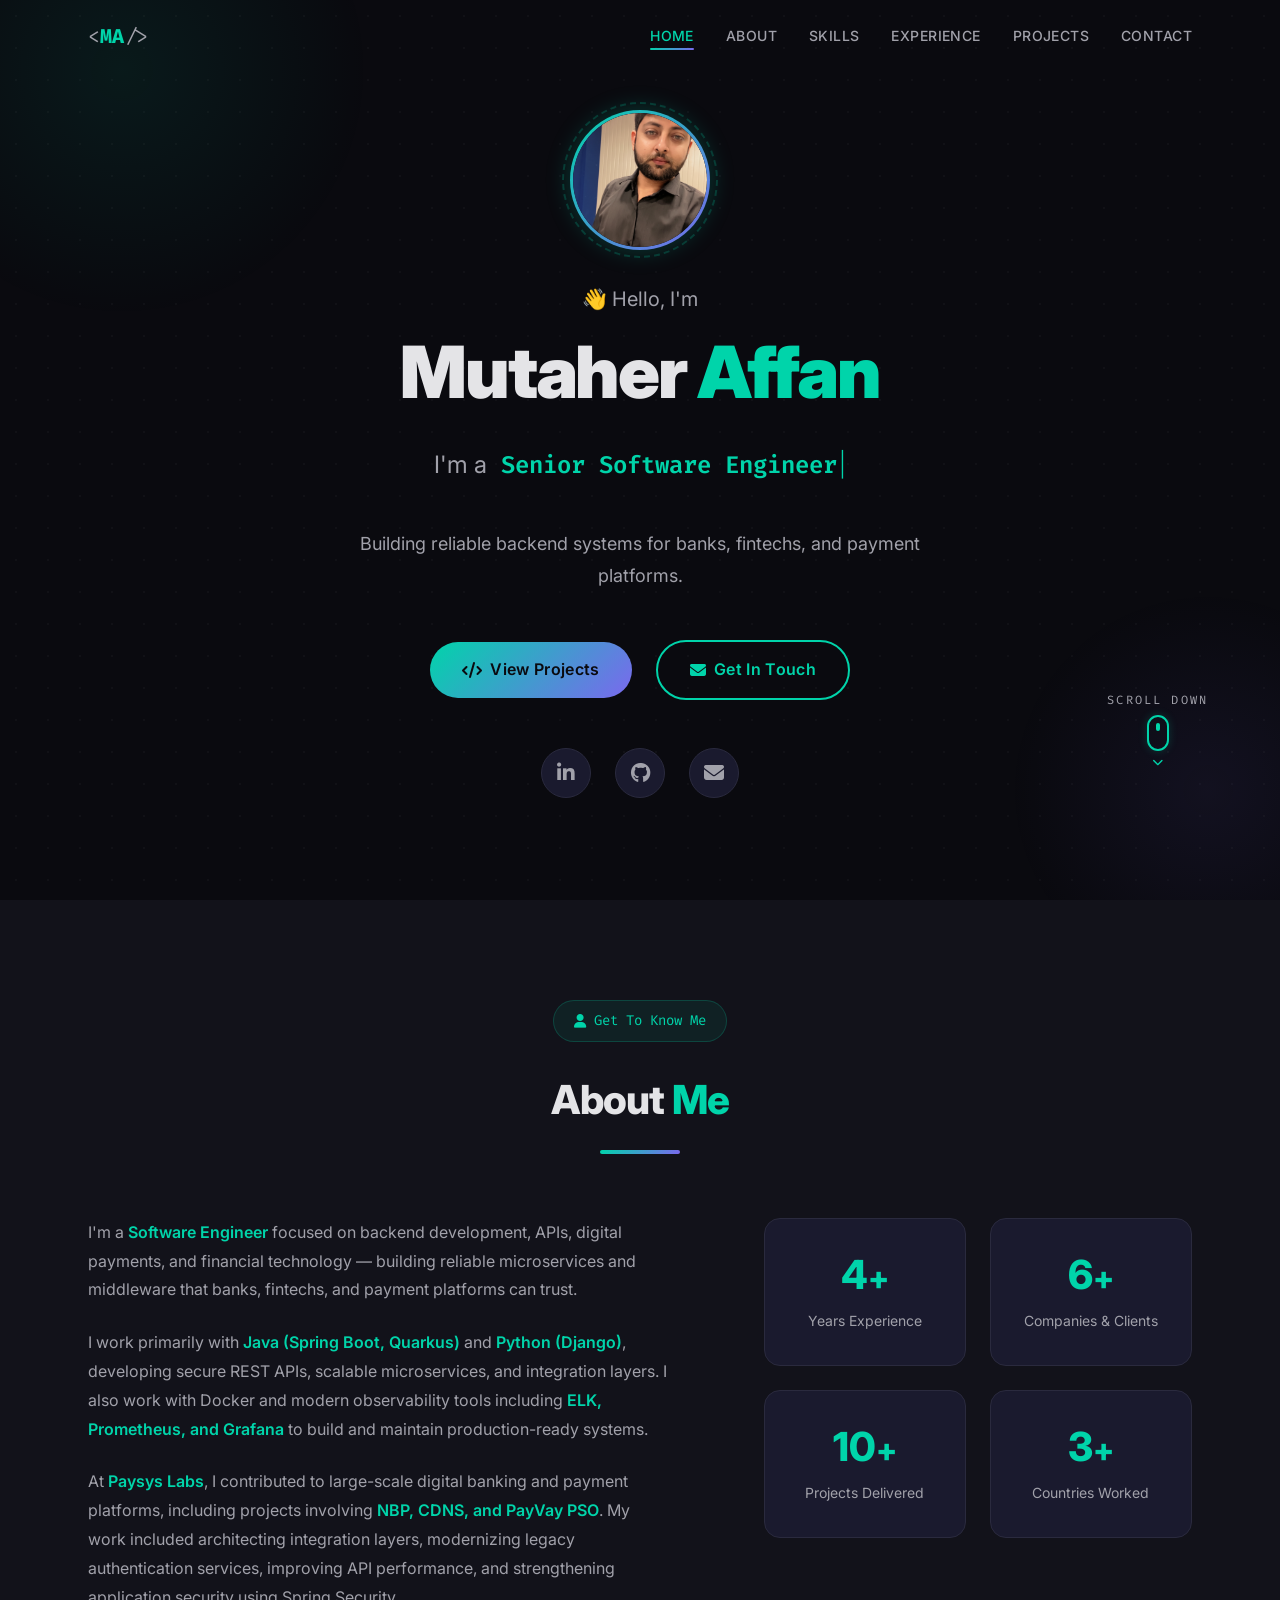
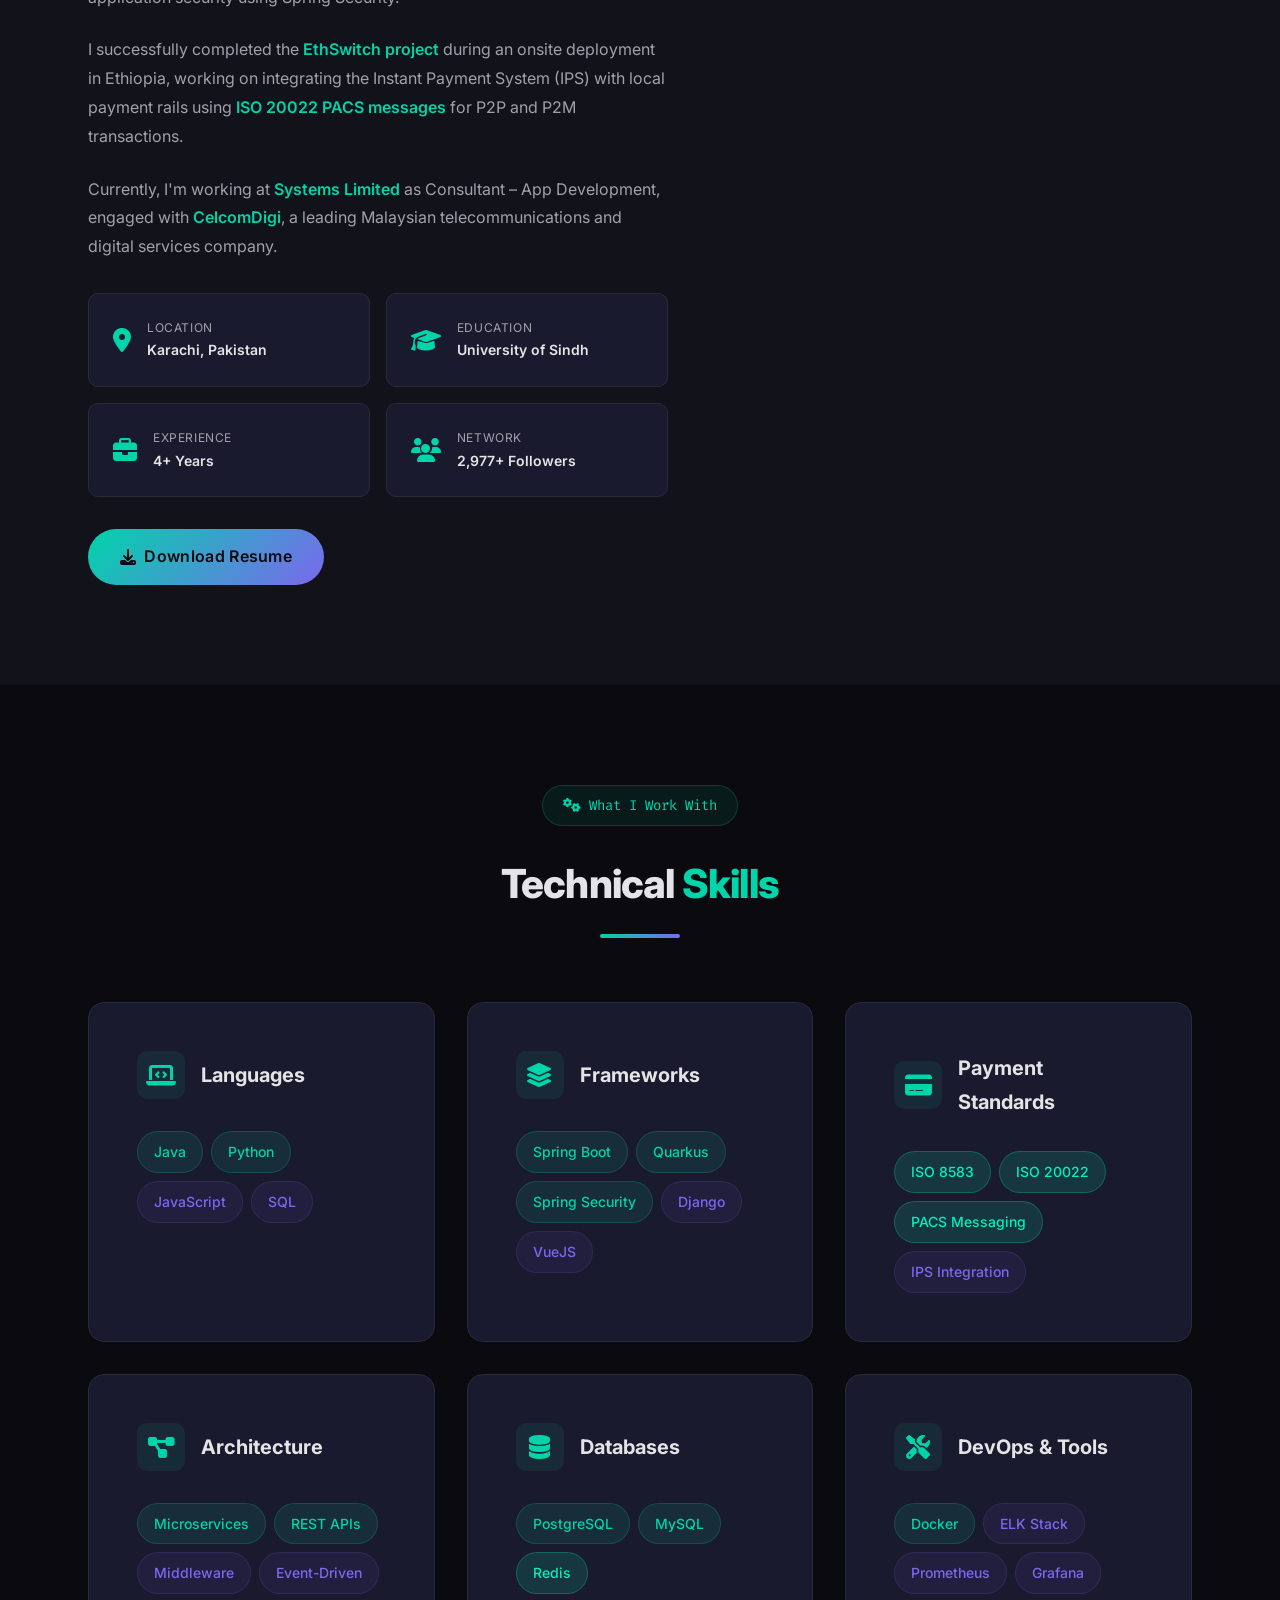
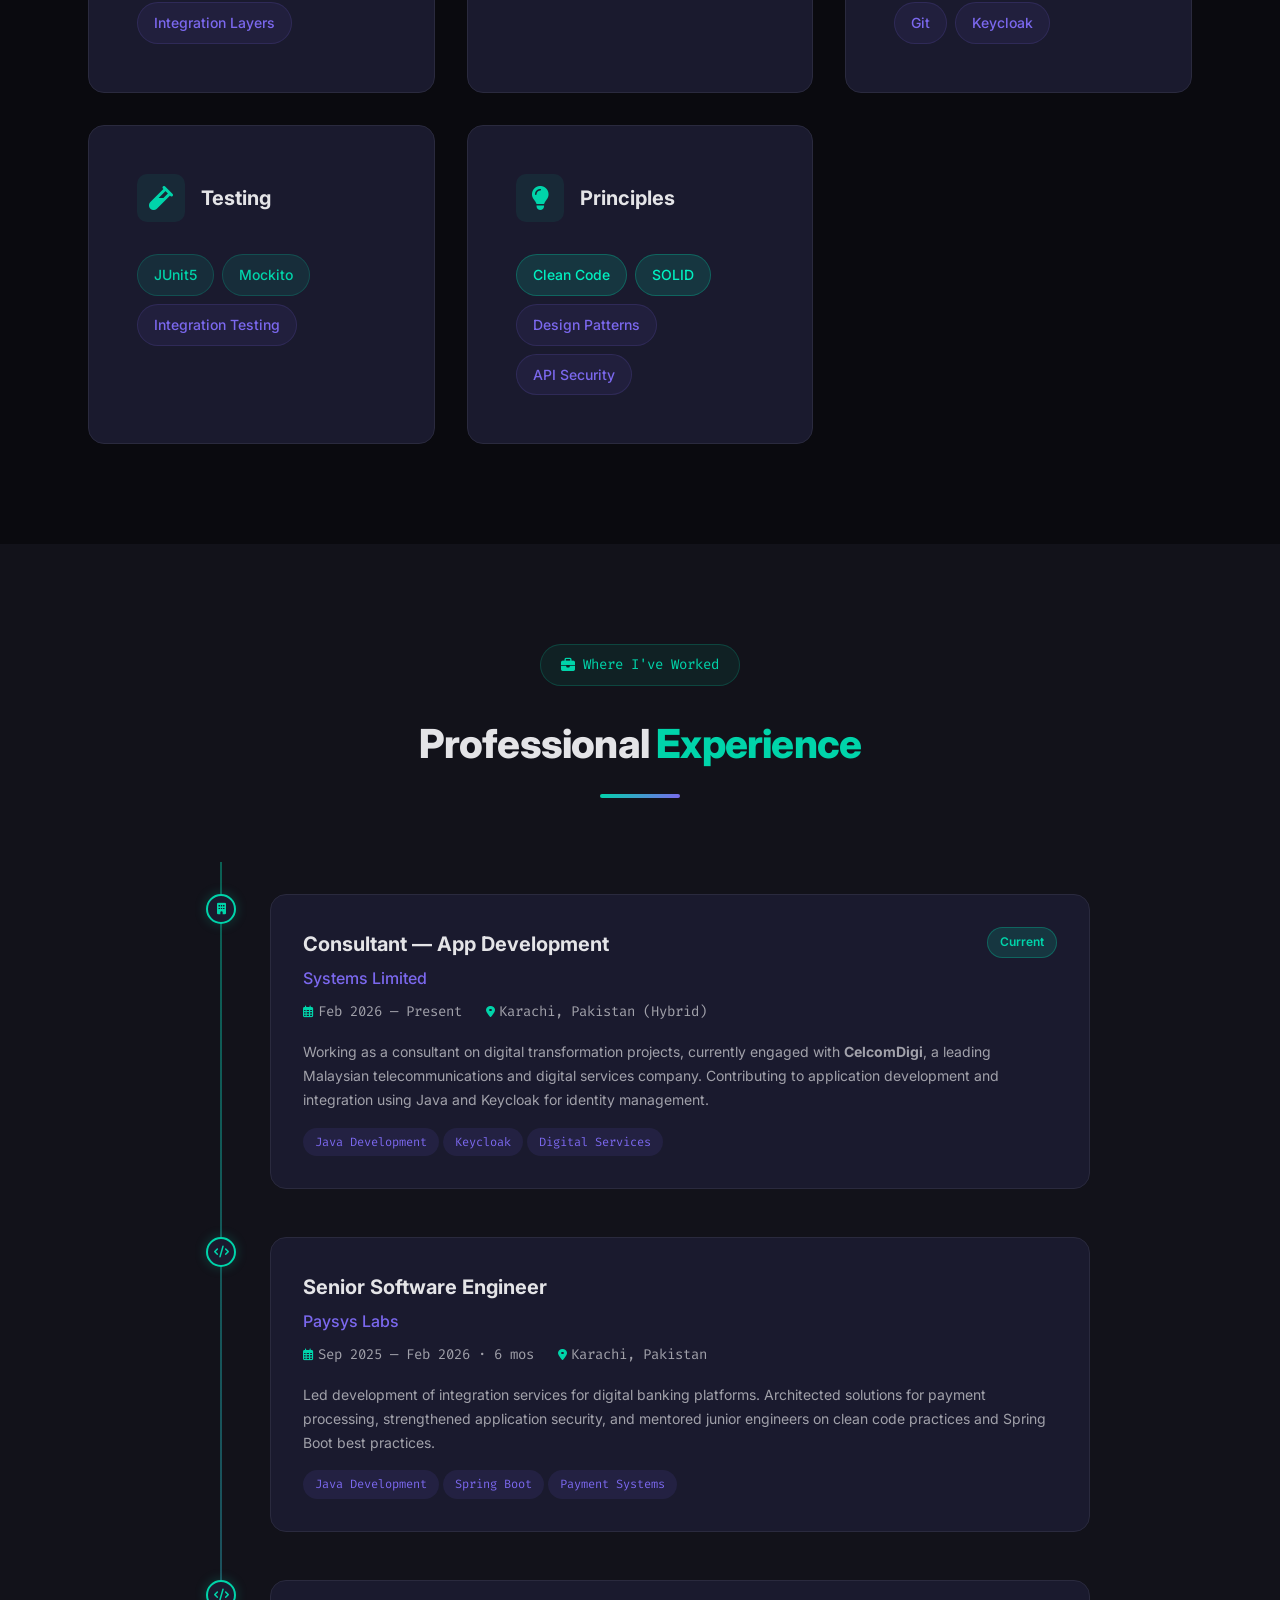
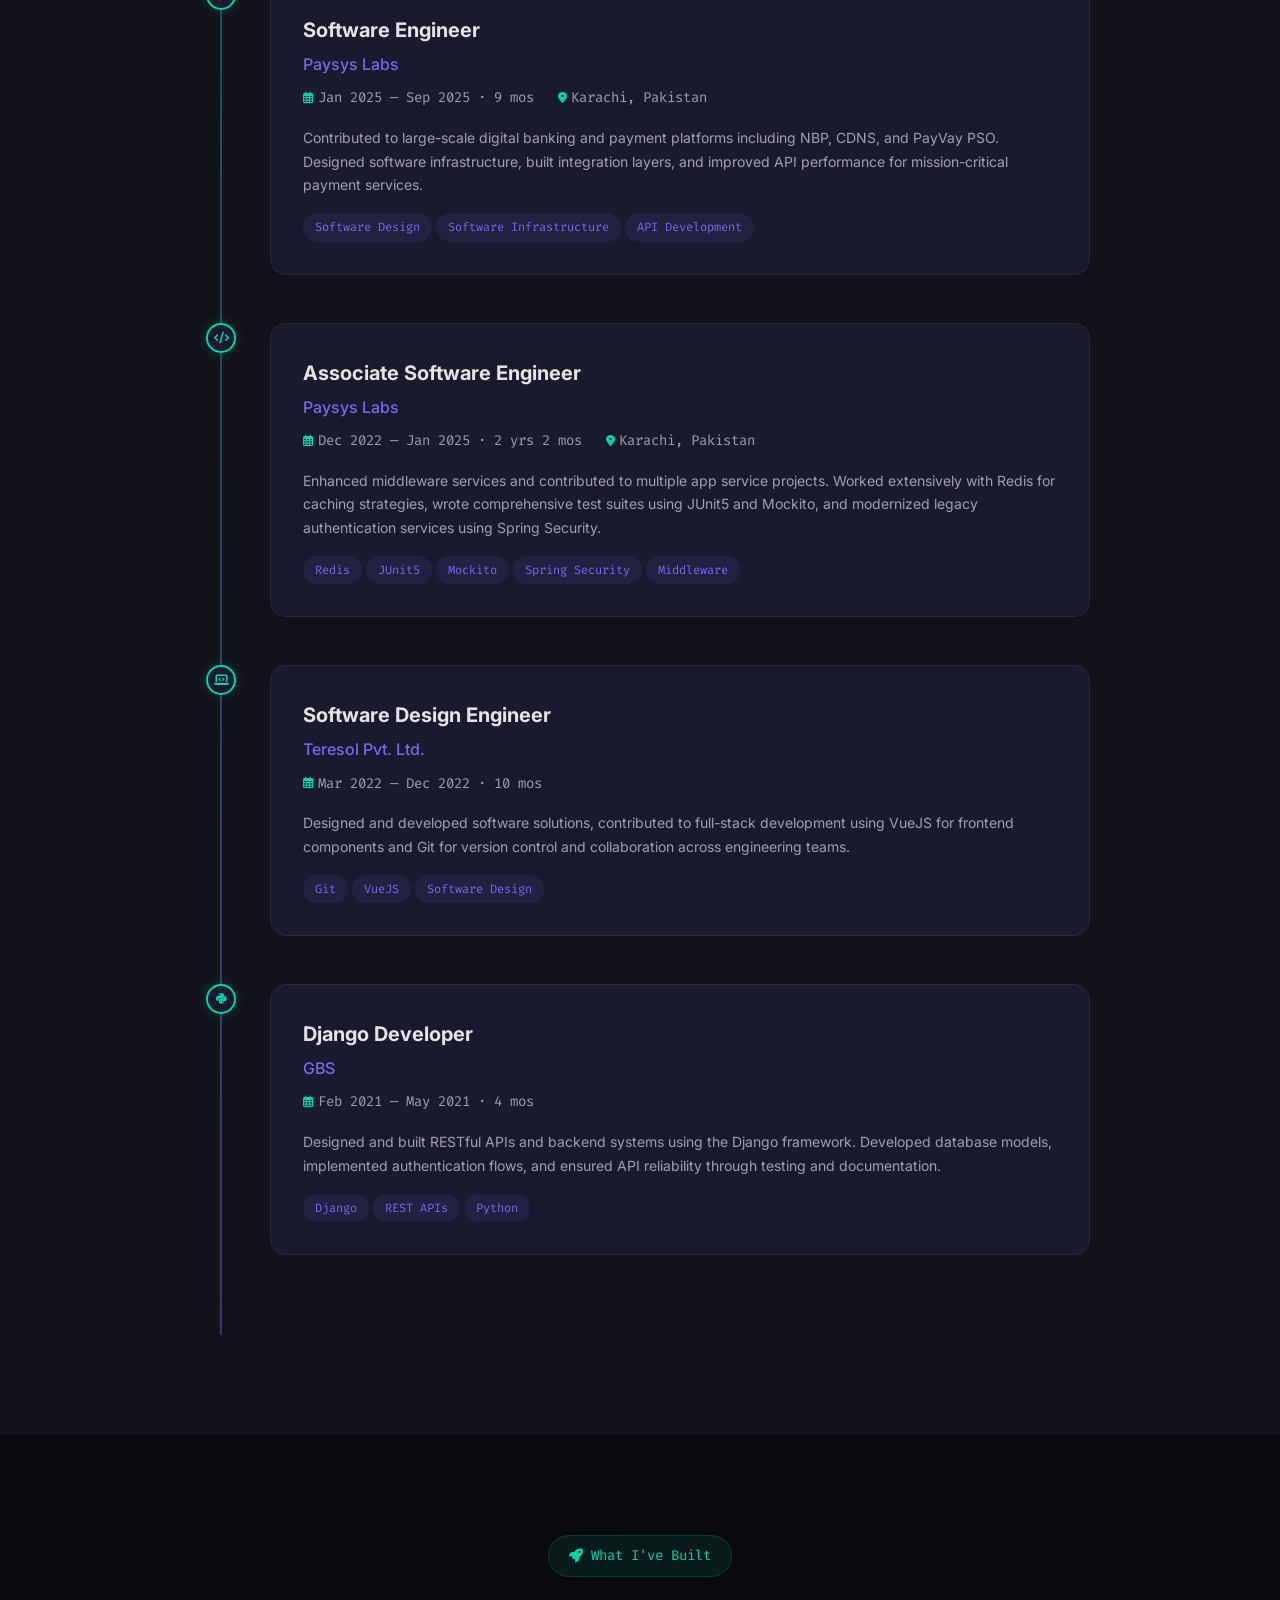
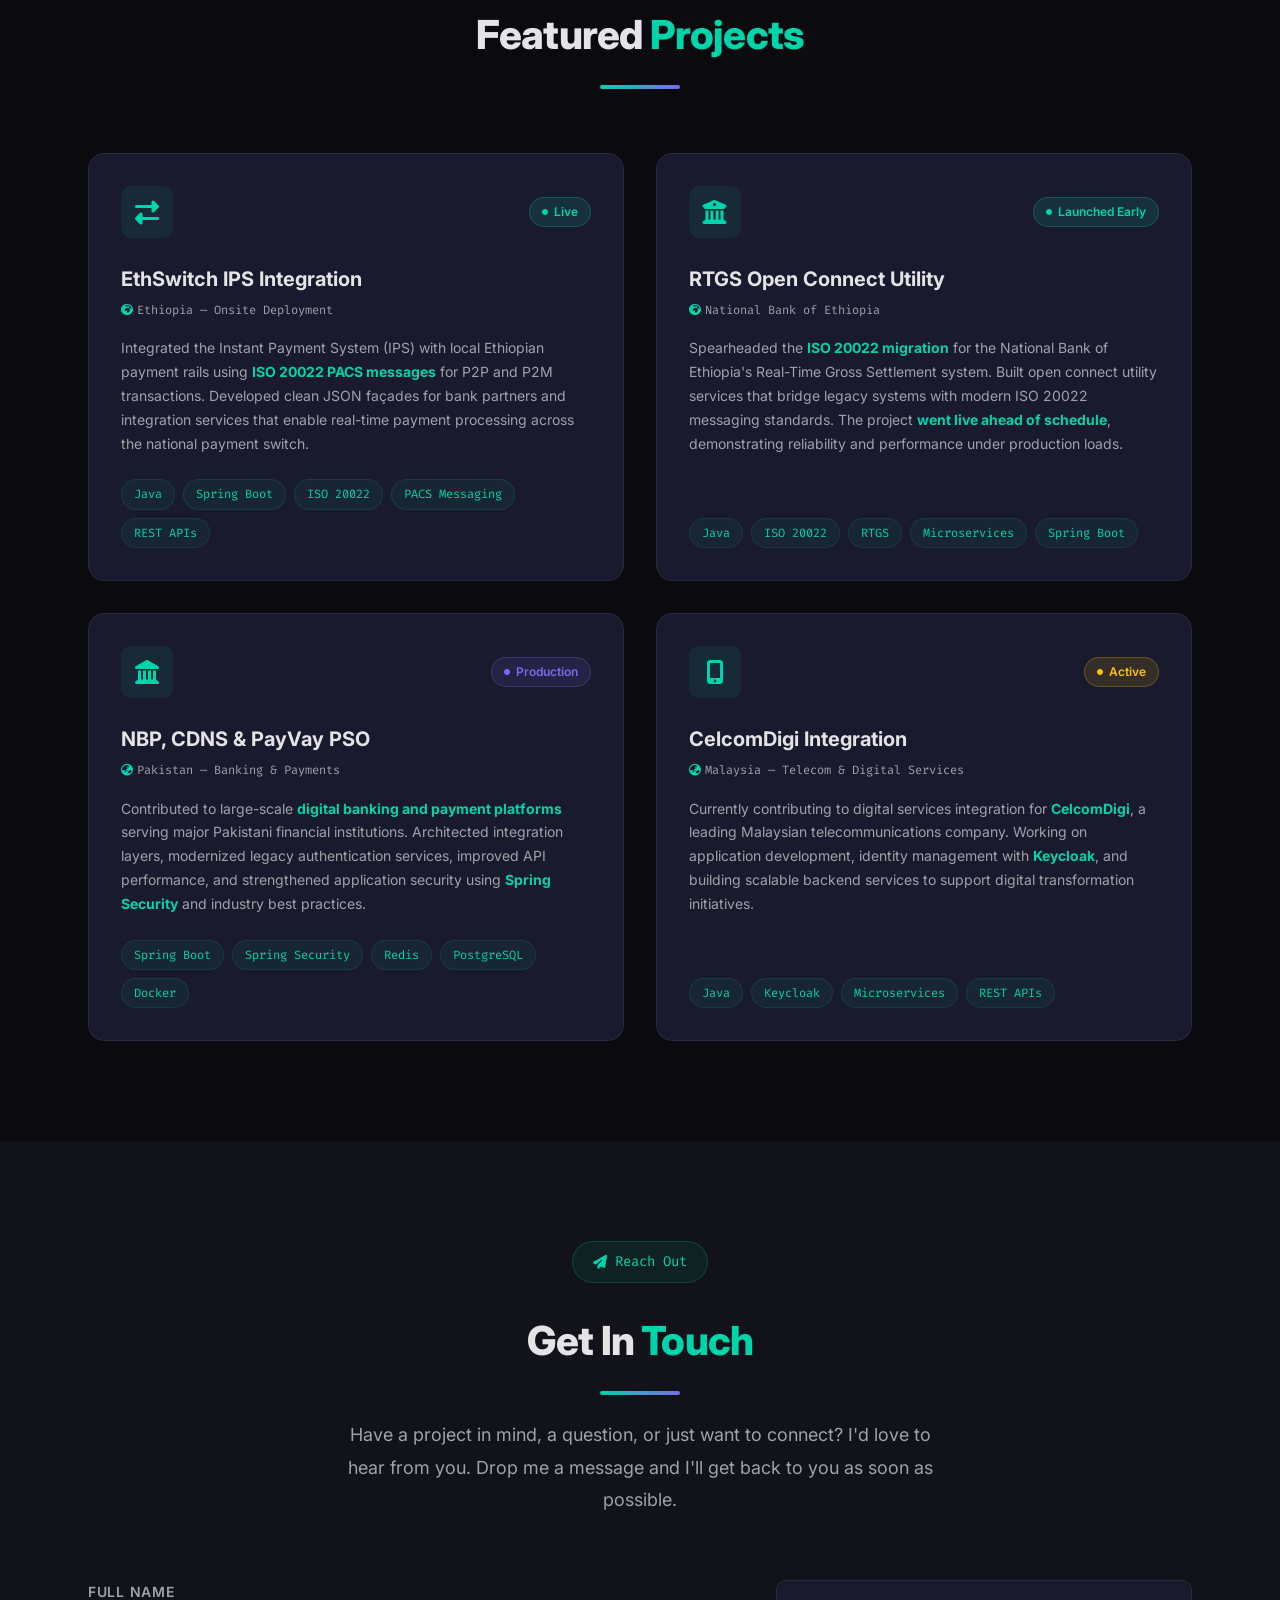
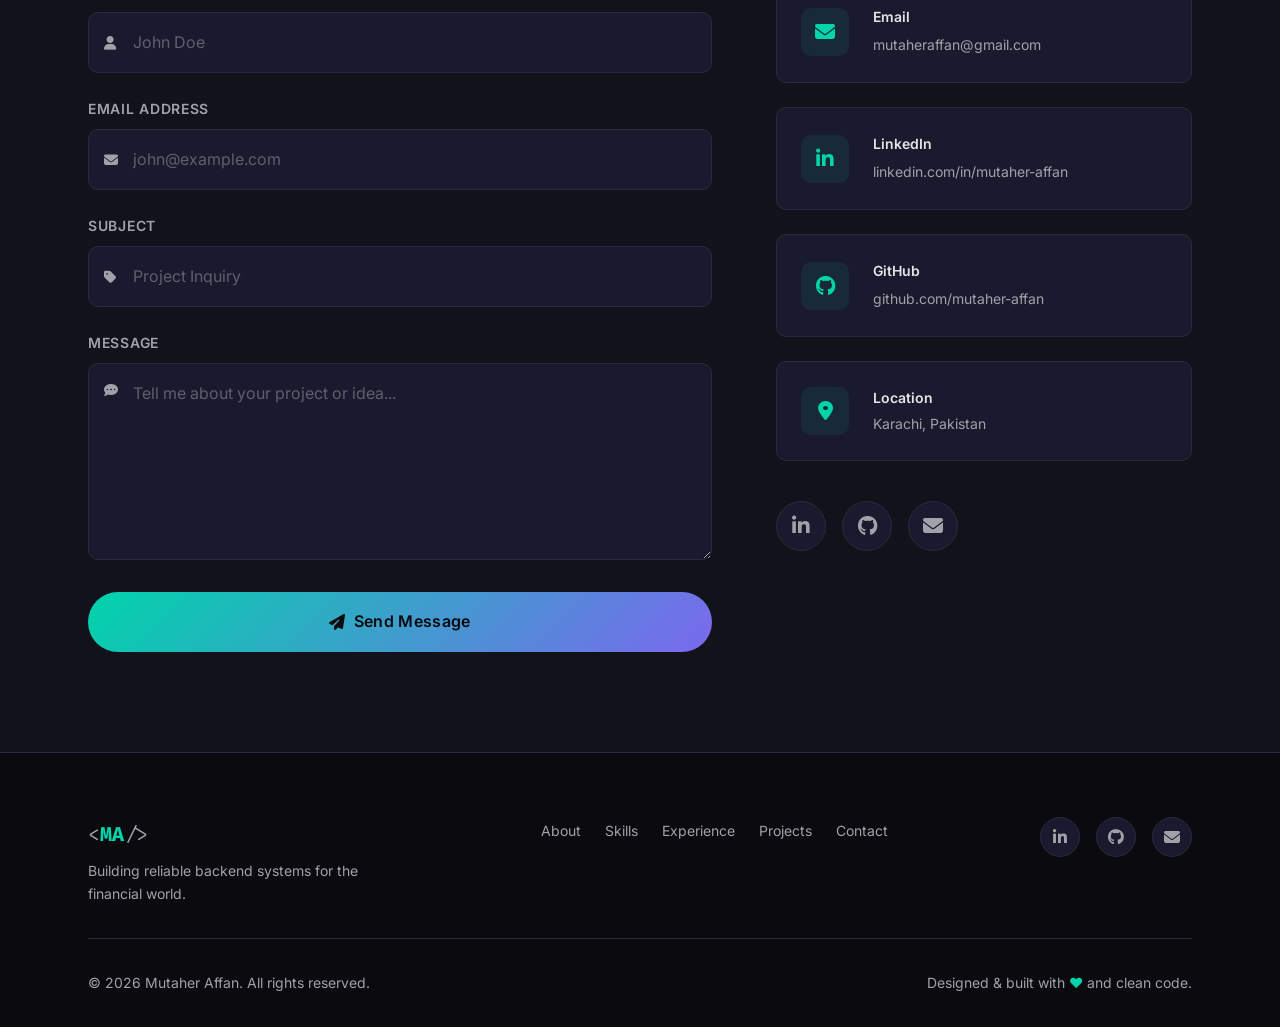
==== index.html @ aba9b7a5 "Align scroll-down button to the right; revert profile photo back to hero avatar and clean about sect" ====
<!DOCTYPE html>
<html lang="en" dir="ltr">
<head>
  <!-- ============================================================
       Mutaher Affan — Portfolio Website
       Senior Software Engineer | FinTech & Digital Payments
       ============================================================ -->
  <meta charset="UTF-8">
  <meta name="viewport" content="width=device-width, initial-scale=1.0">
  <meta http-equiv="X-UA-Compatible" content="IE=edge">

  <!-- Primary Meta Tags -->
  <title>Mutaher Affan | Senior Software Engineer | FinTech &amp; Digital Payments</title>
  <meta name="title" content="Mutaher Affan | Senior Software Engineer | FinTech &amp; Digital Payments">
  <meta name="description" content="Mutaher Affan — Senior Software Engineer specializing in Java, Spring Boot, FinTech, ISO 8583, ISO 20022, and Digital Payments. Building reliable backend systems for banks and payment platforms.">
  <meta name="keywords" content="Mutaher Affan, Senior Software Engineer, Java Developer, Spring Boot, Quarkus, FinTech, Digital Payments, ISO 8583, ISO 20022, Backend Engineer, Microservices, REST API, Karachi, Pakistan, Paysys Labs, Systems Limited">
  <meta name="author" content="Mutaher Affan">
  <meta name="robots" content="index, follow">
  <meta name="language" content="English">
  <meta name="revisit-after" content="7 days">
  <link rel="canonical" href="https://mutaheraffan.dev/">

  <!-- Open Graph / Facebook -->
  <meta property="og:type" content="website">
  <meta property="og:url" content="https://mutaheraffan.dev/">
  <meta property="og:title" content="Mutaher Affan | Senior Software Engineer | FinTech &amp; Digital Payments">
  <meta property="og:description" content="Mutaher Affan — Senior Software Engineer specializing in Java, Spring Boot, FinTech, ISO 8583, ISO 20022, and Digital Payments. Building reliable backend systems for banks and payment platforms.">
  <meta property="og:image" content="https://mutaheraffan.dev/images/og-preview.png">
  <meta property="og:locale" content="en_US">
  <meta property="og:site_name" content="Mutaher Affan — Portfolio">

  <!-- Twitter Card -->
  <meta name="twitter:card" content="summary_large_image">
  <meta name="twitter:url" content="https://mutaheraffan.dev/">
  <meta name="twitter:title" content="Mutaher Affan | Senior Software Engineer | FinTech &amp; Digital Payments">
  <meta name="twitter:description" content="Mutaher Affan — Senior Software Engineer specializing in Java, Spring Boot, FinTech, ISO 8583, ISO 20022, and Digital Payments. Building reliable backend systems for banks and payment platforms.">
  <meta name="twitter:image" content="https://mutaheraffan.dev/images/og-preview.png">

  <!-- Favicon -->
  <link rel="icon" type="image/png" sizes="32x32" href="images/favicon-32x32.png">
  <link rel="icon" type="image/png" sizes="16x16" href="images/favicon-16x16.png">
  <link rel="apple-touch-icon" sizes="180x180" href="images/apple-touch-icon.png">
  <link rel="manifest" href="site.webmanifest">
  <meta name="theme-color" content="#0d1117">

  <!-- Preconnect to Google Fonts -->
  <link rel="preconnect" href="https://fonts.googleapis.com">
  <link rel="preconnect" href="https://fonts.gstatic.com" crossorigin>
  <link href="https://fonts.googleapis.com/css2?family=Inter:wght@300;400;500;600;700;800&family=Fira+Code:wght@400;500;600&display=swap" rel="stylesheet">

  <!-- Font Awesome CDN -->
  <link rel="stylesheet" href="https://cdnjs.cloudflare.com/ajax/libs/font-awesome/6.5.1/css/all.min.css" integrity="sha512-DTOQO9RWCH3ppGqcWaEA1BIZOC6xxalwEsw9c2QQeAIftl+Vegovlnee1c9QX4TctnWMn13TZye+giMm8e2LwA==" crossorigin="anonymous" referrerpolicy="no-referrer">

  <!-- Main Stylesheet -->
  <link rel="stylesheet" href="css/style.css">

  <!-- Schema.org JSON-LD Structured Data -->
  <script type="application/ld+json">
  {
    "@context": "https://schema.org",
    "@type": "Person",
    "name": "Mutaher Affan",
    "givenName": "Mutaher",
    "familyName": "Affan",
    "jobTitle": "Senior Software Engineer",
    "description": "Senior Software Engineer specializing in Java, Spring Boot, FinTech, ISO 8583, ISO 20022, and Digital Payments. Building reliable backend systems for banks and payment platforms.",
    "url": "https://mutaheraffan.dev",
    "image": "https://mutaheraffan.dev/images/profile.jpg",
    "email": "mailto:mutaheraffan@gmail.com",
    "address": {
      "@type": "PostalAddress",
      "addressLocality": "Karachi",
      "addressCountry": "PK"
    },
    "alumniOf": {
      "@type": "EducationalOrganization",
      "name": "University of Sindh"
    },
    "worksFor": {
      "@type": "Organization",
      "name": "Systems Limited",
      "url": "https://www.systemsltd.com"
    },
    "sameAs": [
      "https://linkedin.com/in/mutaher-affan",
      "https://github.com/mutaher-affan"
    ],
    "knowsAbout": [
      "Java", "Spring Boot", "Quarkus", "Python", "Django",
      "ISO 8583", "ISO 20022", "Digital Payments", "FinTech",
      "Microservices", "REST APIs", "Docker", "Redis",
      "PostgreSQL", "Keycloak", "Clean Code"
    ]
  }
  </script>
</head>

<body>
  <!-- ============================
       SKIP NAVIGATION (A11y)
       ============================ -->
  <a href="#main-content" class="skip-link" aria-label="Skip to main content">Skip to main content</a>

  <!-- ============================
       HEADER / NAVIGATION
       ============================ -->
  <header id="header" class="site-header" role="banner">
    <nav class="navbar" role="navigation" aria-label="Primary navigation">
      <div class="nav-container">
        <!-- Logo / Brand -->
        <a href="#hero" class="nav-logo" aria-label="Mutaher Affan — Home">
          <span class="logo-bracket">&lt;</span><span class="logo-text">MA</span><span class="logo-bracket"> /&gt;</span>
        </a>

        <!-- Hamburger Toggle (Mobile) -->
        <button class="nav-toggle" id="nav-toggle" aria-label="Toggle navigation menu" aria-expanded="false" aria-controls="nav-menu">
          <span class="hamburger-line"></span>
          <span class="hamburger-line"></span>
          <span class="hamburger-line"></span>
        </button>

        <!-- Navigation Links -->
        <ul class="nav-menu" id="nav-menu" role="menubar">
          <li role="none"><a href="#hero" class="nav-link active" role="menuitem">Home</a></li>
          <li role="none"><a href="#about" class="nav-link" role="menuitem">About</a></li>
          <li role="none"><a href="#skills" class="nav-link" role="menuitem">Skills</a></li>
          <li role="none"><a href="#experience" class="nav-link" role="menuitem">Experience</a></li>
          <li role="none"><a href="#projects" class="nav-link" role="menuitem">Projects</a></li>
          <li role="none"><a href="#contact" class="nav-link" role="menuitem">Contact</a></li>
        </ul>
      </div>
    </nav>
  </header>

  <!-- ============================
       MAIN CONTENT
       ============================ -->
  <main id="main-content" role="main">

    <!-- ============================
         HERO SECTION
         ============================ -->
    <section id="hero" class="hero-section" aria-label="Introduction">
      <div class="hero-container">
        <!-- Animated Background Particles (rendered via CSS/JS) -->
        <div class="hero-particles" aria-hidden="true"></div>

        <div class="hero-content">
          <!-- Profile Avatar -->
          <div class="hero-avatar" aria-label="Profile photo of Mutaher Affan">
            <div class="avatar-frame">
              <img src="images/profile.jpg" alt="Mutaher Affan - Senior Software Engineer" class="avatar-img">
            </div>
            <div class="avatar-ring" aria-hidden="true"></div>
          </div>

          <!-- Greeting -->
          <p class="hero-greeting">
            <span class="greeting-wave" aria-hidden="true">👋</span> Hello, I'm
          </p>

          <!-- Name -->
          <h1 class="hero-name">
            Mutaher <span class="text-accent">Affan</span>
          </h1>

          <!-- Animated Typing Titles -->
          <div class="hero-titles" aria-label="Professional titles">
            <span class="typing-prefix">I'm a&nbsp;</span>
            <span class="typing-wrapper">
              <span class="typing-text" id="typing-text"></span>
              <span class="typing-cursor" aria-hidden="true">|</span>
            </span>
          </div>

          <!-- Hidden list for typing animation content -->
          <ul id="typing-strings" class="sr-only" aria-hidden="true">
            <li>Senior Software Engineer</li>
            <li>FinTech Specialist</li>
            <li>Digital Payments Expert</li>
            <li>Backend Architect</li>
            <li>ISO 8583 &amp; ISO 20022</li>
            <li>Clean Code Advocate</li>
          </ul>

          <!-- Short Tagline -->
          <p class="hero-tagline">
            Building reliable backend systems for banks, fintechs, and payment platforms.
          </p>

          <!-- CTA Buttons -->
          <div class="hero-cta">
            <a href="#projects" class="btn btn-primary" aria-label="View my projects">
              <i class="fas fa-code" aria-hidden="true"></i> View Projects
            </a>
            <a href="#contact" class="btn btn-outline" aria-label="Get in touch with me">
              <i class="fas fa-envelope" aria-hidden="true"></i> Get In Touch
            </a>
          </div>

          <!-- Social Links -->
          <div class="hero-socials" aria-label="Social media links">
            <a href="https://linkedin.com/in/mutaher-affan" target="_blank" rel="noopener noreferrer" class="social-link" aria-label="LinkedIn profile">
              <i class="fab fa-linkedin-in" aria-hidden="true"></i>
            </a>
            <a href="https://github.com/mutaher-affan" target="_blank" rel="noopener noreferrer" class="social-link" aria-label="GitHub profile">
              <i class="fab fa-github" aria-hidden="true"></i>
            </a>
            <a href="mailto:mutaheraffan@gmail.com" class="social-link" aria-label="Send email">
              <i class="fas fa-envelope" aria-hidden="true"></i>
            </a>
          </div>
        </div>

        <!-- Scroll Down Indicator -->
        <a href="#about" class="scroll-indicator" aria-label="Scroll down to About section">
          <span class="scroll-text">Scroll Down</span>
          <div class="scroll-mouse" aria-hidden="true">
            <div class="scroll-wheel"></div>
          </div>
          <i class="fas fa-chevron-down scroll-arrow" aria-hidden="true"></i>
        </a>
      </div>
    </section>

    <!-- ============================
         ABOUT SECTION
         ============================ -->
    <section id="about" class="section about-section" aria-labelledby="about-heading">
      <div class="container">
        <!-- Section Header -->
        <div class="section-header">
          <span class="section-tag"><i class="fas fa-user" aria-hidden="true"></i> Get To Know Me</span>
          <h2 id="about-heading" class="section-title">About <span class="text-accent">Me</span></h2>
          <div class="section-divider" aria-hidden="true"></div>
        </div>

        <!-- About Content -->
        <div class="about-grid">
          <!-- Left Column: Text -->
          <div class="about-text">
            <p>
              I'm a <strong>Software Engineer</strong> focused on backend development, APIs, digital payments, and financial technology — building reliable microservices and middleware that banks, fintechs, and payment platforms can trust.
            </p>
            <p>
              I work primarily with <strong>Java (Spring Boot, Quarkus)</strong> and <strong>Python (Django)</strong>, developing secure REST APIs, scalable microservices, and integration layers. I also work with Docker and modern observability tools including <strong>ELK, Prometheus, and Grafana</strong> to build and maintain production-ready systems.
            </p>
            <p>
              At <strong>Paysys Labs</strong>, I contributed to large-scale digital banking and payment platforms, including projects involving <strong>NBP, CDNS, and PayVay PSO</strong>. My work included architecting integration layers, modernizing legacy authentication services, improving API performance, and strengthening application security using Spring Security.
            </p>
            <p>
              I successfully completed the <strong>EthSwitch project</strong> during an onsite deployment in Ethiopia, working on integrating the Instant Payment System (IPS) with local payment rails using <strong>ISO 20022 PACS messages</strong> for P2P and P2M transactions.
            </p>
            <p>
              Currently, I'm working at <strong>Systems Limited</strong> as Consultant – App Development, engaged with <strong>CelcomDigi</strong>, a leading Malaysian telecommunications and digital services company.
            </p>

            <!-- Info Cards -->
            <div class="about-info-cards">
              <div class="info-card">
                <i class="fas fa-map-marker-alt" aria-hidden="true"></i>
                <div>
                  <span class="info-label">Location</span>
                  <span class="info-value">Karachi, Pakistan</span>
                </div>
              </div>
              <div class="info-card">
                <i class="fas fa-graduation-cap" aria-hidden="true"></i>
                <div>
                  <span class="info-label">Education</span>
                  <span class="info-value">University of Sindh</span>
                </div>
              </div>
              <div class="info-card">
                <i class="fas fa-briefcase" aria-hidden="true"></i>
                <div>
                  <span class="info-label">Experience</span>
                  <span class="info-value">4+ Years</span>
                </div>
              </div>
              <div class="info-card">
                <i class="fas fa-users" aria-hidden="true"></i>
                <div>
                  <span class="info-label">Network</span>
                  <span class="info-value">2,977+ Followers</span>
                </div>
              </div>
            </div>

            <!-- Resume Download -->
            <a href="documents/resume.pdf" class="btn btn-primary" aria-label="Download my resume" download>
              <i class="fas fa-download" aria-hidden="true"></i> Download Resume
            </a>
          </div>

          <!-- Right Column: Stats/Visual -->
          <div class="about-stats">
            <div class="stat-card" aria-label="4+ years of experience">
              <span class="stat-number" data-count="4">0</span><span class="stat-suffix">+</span>
              <span class="stat-label">Years Experience</span>
            </div>
            <div class="stat-card" aria-label="6+ companies and clients served">
              <span class="stat-number" data-count="6">0</span><span class="stat-suffix">+</span>
              <span class="stat-label">Companies &amp; Clients</span>
            </div>
            <div class="stat-card" aria-label="10+ projects delivered">
              <span class="stat-number" data-count="10">0</span><span class="stat-suffix">+</span>
              <span class="stat-label">Projects Delivered</span>
            </div>
            <div class="stat-card" aria-label="3 countries worked across">
              <span class="stat-number" data-count="3">0</span><span class="stat-suffix">+</span>
              <span class="stat-label">Countries Worked</span>
            </div>
          </div>
        </div>
      </div>
    </section>

    <!-- ============================
         SKILLS SECTION
         ============================ -->
    <section id="skills" class="section skills-section" aria-labelledby="skills-heading">
      <div class="container">
        <!-- Section Header -->
        <div class="section-header">
          <span class="section-tag"><i class="fas fa-cogs" aria-hidden="true"></i> What I Work With</span>
          <h2 id="skills-heading" class="section-title">Technical <span class="text-accent">Skills</span></h2>
          <div class="section-divider" aria-hidden="true"></div>
        </div>

        <!-- Skills Grid -->
        <div class="skills-grid">

          <!-- Languages -->
          <article class="skill-category" aria-label="Programming Languages">
            <div class="skill-category-header">
              <div class="skill-icon-wrapper">
                <i class="fas fa-laptop-code" aria-hidden="true"></i>
              </div>
              <h3 class="skill-category-title">Languages</h3>
            </div>
            <div class="skill-tags">
              <span class="skill-tag skill-tag--primary">Java</span>
              <span class="skill-tag skill-tag--primary">Python</span>
              <span class="skill-tag skill-tag--secondary">JavaScript</span>
              <span class="skill-tag skill-tag--secondary">SQL</span>
            </div>
          </article>

          <!-- Frameworks -->
          <article class="skill-category" aria-label="Frameworks and Libraries">
            <div class="skill-category-header">
              <div class="skill-icon-wrapper">
                <i class="fas fa-layer-group" aria-hidden="true"></i>
              </div>
              <h3 class="skill-category-title">Frameworks</h3>
            </div>
            <div class="skill-tags">
              <span class="skill-tag skill-tag--primary">Spring Boot</span>
              <span class="skill-tag skill-tag--primary">Quarkus</span>
              <span class="skill-tag skill-tag--primary">Spring Security</span>
              <span class="skill-tag skill-tag--secondary">Django</span>
              <span class="skill-tag skill-tag--secondary">VueJS</span>
            </div>
          </article>

          <!-- Payment Standards -->
          <article class="skill-category" aria-label="Payment Standards and Protocols">
            <div class="skill-category-header">
              <div class="skill-icon-wrapper">
                <i class="fas fa-credit-card" aria-hidden="true"></i>
              </div>
              <h3 class="skill-category-title">Payment Standards</h3>
            </div>
            <div class="skill-tags">
              <span class="skill-tag skill-tag--accent">ISO 8583</span>
              <span class="skill-tag skill-tag--accent">ISO 20022</span>
              <span class="skill-tag skill-tag--accent">PACS Messaging</span>
              <span class="skill-tag skill-tag--secondary">IPS Integration</span>
            </div>
          </article>

          <!-- Architecture -->
          <article class="skill-category" aria-label="Architecture and Design">
            <div class="skill-category-header">
              <div class="skill-icon-wrapper">
                <i class="fas fa-project-diagram" aria-hidden="true"></i>
              </div>
              <h3 class="skill-category-title">Architecture</h3>
            </div>
            <div class="skill-tags">
              <span class="skill-tag skill-tag--primary">Microservices</span>
              <span class="skill-tag skill-tag--primary">REST APIs</span>
              <span class="skill-tag skill-tag--secondary">Middleware</span>
              <span class="skill-tag skill-tag--secondary">Event-Driven</span>
              <span class="skill-tag skill-tag--secondary">Integration Layers</span>
            </div>
          </article>

          <!-- Databases -->
          <article class="skill-category" aria-label="Databases and Caching">
            <div class="skill-category-header">
              <div class="skill-icon-wrapper">
                <i class="fas fa-database" aria-hidden="true"></i>
              </div>
              <h3 class="skill-category-title">Databases</h3>
            </div>
            <div class="skill-tags">
              <span class="skill-tag skill-tag--primary">PostgreSQL</span>
              <span class="skill-tag skill-tag--primary">MySQL</span>
              <span class="skill-tag skill-tag--accent">Redis</span>
            </div>
          </article>

          <!-- DevOps & Tools -->
          <article class="skill-category" aria-label="DevOps and Tooling">
            <div class="skill-category-header">
              <div class="skill-icon-wrapper">
                <i class="fas fa-tools" aria-hidden="true"></i>
              </div>
              <h3 class="skill-category-title">DevOps &amp; Tools</h3>
            </div>
            <div class="skill-tags">
              <span class="skill-tag skill-tag--primary">Docker</span>
              <span class="skill-tag skill-tag--secondary">ELK Stack</span>
              <span class="skill-tag skill-tag--secondary">Prometheus</span>
              <span class="skill-tag skill-tag--secondary">Grafana</span>
              <span class="skill-tag skill-tag--secondary">Git</span>
              <span class="skill-tag skill-tag--secondary">Keycloak</span>
            </div>
          </article>

          <!-- Testing -->
          <article class="skill-category" aria-label="Testing">
            <div class="skill-category-header">
              <div class="skill-icon-wrapper">
                <i class="fas fa-vial" aria-hidden="true"></i>
              </div>
              <h3 class="skill-category-title">Testing</h3>
            </div>
            <div class="skill-tags">
              <span class="skill-tag skill-tag--primary">JUnit5</span>
              <span class="skill-tag skill-tag--primary">Mockito</span>
              <span class="skill-tag skill-tag--secondary">Integration Testing</span>
            </div>
          </article>

          <!-- Principles -->
          <article class="skill-category" aria-label="Engineering Principles">
            <div class="skill-category-header">
              <div class="skill-icon-wrapper">
                <i class="fas fa-lightbulb" aria-hidden="true"></i>
              </div>
              <h3 class="skill-category-title">Principles</h3>
            </div>
            <div class="skill-tags">
              <span class="skill-tag skill-tag--accent">Clean Code</span>
              <span class="skill-tag skill-tag--accent">SOLID</span>
              <span class="skill-tag skill-tag--secondary">Design Patterns</span>
              <span class="skill-tag skill-tag--secondary">API Security</span>
            </div>
          </article>

        </div>
      </div>
    </section>

    <!-- ============================
         EXPERIENCE SECTION
         ============================ -->
    <section id="experience" class="section experience-section" aria-labelledby="experience-heading">
      <div class="container">
        <!-- Section Header -->
        <div class="section-header">
          <span class="section-tag"><i class="fas fa-briefcase" aria-hidden="true"></i> Where I've Worked</span>
          <h2 id="experience-heading" class="section-title">Professional <span class="text-accent">Experience</span></h2>
          <div class="section-divider" aria-hidden="true"></div>
        </div>

        <!-- Timeline -->
        <div class="timeline" role="list" aria-label="Work experience timeline">

          <!-- Experience 1: Systems Limited -->
          <article class="timeline-item" role="listitem">
            <div class="timeline-marker" aria-hidden="true">
              <i class="fas fa-building"></i>
            </div>
            <div class="timeline-content">
              <div class="timeline-header">
                <div class="timeline-title-group">
                  <h3 class="timeline-role">Consultant — App Development</h3>
                  <span class="timeline-company">Systems Limited</span>
                </div>
                <span class="timeline-badge timeline-badge--current">Current</span>
              </div>
              <div class="timeline-meta">
                <span class="timeline-date"><i class="far fa-calendar-alt" aria-hidden="true"></i> Feb 2026 — Present</span>
                <span class="timeline-location"><i class="fas fa-map-marker-alt" aria-hidden="true"></i> Karachi, Pakistan (Hybrid)</span>
              </div>
              <p class="timeline-description">
                Working as a consultant on digital transformation projects, currently engaged with <strong>CelcomDigi</strong>, a leading Malaysian telecommunications and digital services company. Contributing to application development and integration using Java and Keycloak for identity management.
              </p>
              <div class="timeline-skills">
                <span class="skill-chip">Java Development</span>
                <span class="skill-chip">Keycloak</span>
                <span class="skill-chip">Digital Services</span>
              </div>
            </div>
          </article>

          <!-- Experience 2: Senior Software Engineer - Paysys Labs -->
          <article class="timeline-item" role="listitem">
            <div class="timeline-marker" aria-hidden="true">
              <i class="fas fa-code"></i>
            </div>
            <div class="timeline-content">
              <div class="timeline-header">
                <div class="timeline-title-group">
                  <h3 class="timeline-role">Senior Software Engineer</h3>
                  <span class="timeline-company">Paysys Labs</span>
                </div>
              </div>
              <div class="timeline-meta">
                <span class="timeline-date"><i class="far fa-calendar-alt" aria-hidden="true"></i> Sep 2025 — Feb 2026 · 6 mos</span>
                <span class="timeline-location"><i class="fas fa-map-marker-alt" aria-hidden="true"></i> Karachi, Pakistan</span>
              </div>
              <p class="timeline-description">
                Led development of integration services for digital banking platforms. Architected solutions for payment processing, strengthened application security, and mentored junior engineers on clean code practices and Spring Boot best practices.
              </p>
              <div class="timeline-skills">
                <span class="skill-chip">Java Development</span>
                <span class="skill-chip">Spring Boot</span>
                <span class="skill-chip">Payment Systems</span>
              </div>
            </div>
          </article>

          <!-- Experience 3: Software Engineer - Paysys Labs -->
          <article class="timeline-item" role="listitem">
            <div class="timeline-marker" aria-hidden="true">
              <i class="fas fa-code"></i>
            </div>
            <div class="timeline-content">
              <div class="timeline-header">
                <div class="timeline-title-group">
                  <h3 class="timeline-role">Software Engineer</h3>
                  <span class="timeline-company">Paysys Labs</span>
                </div>
              </div>
              <div class="timeline-meta">
                <span class="timeline-date"><i class="far fa-calendar-alt" aria-hidden="true"></i> Jan 2025 — Sep 2025 · 9 mos</span>
                <span class="timeline-location"><i class="fas fa-map-marker-alt" aria-hidden="true"></i> Karachi, Pakistan</span>
              </div>
              <p class="timeline-description">
                Contributed to large-scale digital banking and payment platforms including NBP, CDNS, and PayVay PSO. Designed software infrastructure, built integration layers, and improved API performance for mission-critical payment services.
              </p>
              <div class="timeline-skills">
                <span class="skill-chip">Software Design</span>
                <span class="skill-chip">Software Infrastructure</span>
                <span class="skill-chip">API Development</span>
              </div>
            </div>
          </article>

          <!-- Experience 4: Associate Software Engineer - Paysys Labs -->
          <article class="timeline-item" role="listitem">
            <div class="timeline-marker" aria-hidden="true">
              <i class="fas fa-code"></i>
            </div>
            <div class="timeline-content">
              <div class="timeline-header">
                <div class="timeline-title-group">
                  <h3 class="timeline-role">Associate Software Engineer</h3>
                  <span class="timeline-company">Paysys Labs</span>
                </div>
              </div>
              <div class="timeline-meta">
                <span class="timeline-date"><i class="far fa-calendar-alt" aria-hidden="true"></i> Dec 2022 — Jan 2025 · 2 yrs 2 mos</span>
                <span class="timeline-location"><i class="fas fa-map-marker-alt" aria-hidden="true"></i> Karachi, Pakistan</span>
              </div>
              <p class="timeline-description">
                Enhanced middleware services and contributed to multiple app service projects. Worked extensively with Redis for caching strategies, wrote comprehensive test suites using JUnit5 and Mockito, and modernized legacy authentication services using Spring Security.
              </p>
              <div class="timeline-skills">
                <span class="skill-chip">Redis</span>
                <span class="skill-chip">JUnit5</span>
                <span class="skill-chip">Mockito</span>
                <span class="skill-chip">Spring Security</span>
                <span class="skill-chip">Middleware</span>
              </div>
            </div>
          </article>

          <!-- Experience 5: Teresol -->
          <article class="timeline-item" role="listitem">
            <div class="timeline-marker" aria-hidden="true">
              <i class="fas fa-laptop-code"></i>
            </div>
            <div class="timeline-content">
              <div class="timeline-header">
                <div class="timeline-title-group">
                  <h3 class="timeline-role">Software Design Engineer</h3>
                  <span class="timeline-company">Teresol Pvt. Ltd.</span>
                </div>
              </div>
              <div class="timeline-meta">
                <span class="timeline-date"><i class="far fa-calendar-alt" aria-hidden="true"></i> Mar 2022 — Dec 2022 · 10 mos</span>
              </div>
              <p class="timeline-description">
                Designed and developed software solutions, contributed to full-stack development using VueJS for frontend components and Git for version control and collaboration across engineering teams.
              </p>
              <div class="timeline-skills">
                <span class="skill-chip">Git</span>
                <span class="skill-chip">VueJS</span>
                <span class="skill-chip">Software Design</span>
              </div>
            </div>
          </article>

          <!-- Experience 6: GBS -->
          <article class="timeline-item" role="listitem">
            <div class="timeline-marker" aria-hidden="true">
              <i class="fab fa-python"></i>
            </div>
            <div class="timeline-content">
              <div class="timeline-header">
                <div class="timeline-title-group">
                  <h3 class="timeline-role">Django Developer</h3>
                  <span class="timeline-company">GBS</span>
                </div>
              </div>
              <div class="timeline-meta">
                <span class="timeline-date"><i class="far fa-calendar-alt" aria-hidden="true"></i> Feb 2021 — May 2021 · 4 mos</span>
              </div>
              <p class="timeline-description">
                Designed and built RESTful APIs and backend systems using the Django framework. Developed database models, implemented authentication flows, and ensured API reliability through testing and documentation.
              </p>
              <div class="timeline-skills">
                <span class="skill-chip">Django</span>
                <span class="skill-chip">REST APIs</span>
                <span class="skill-chip">Python</span>
              </div>
            </div>
          </article>

        </div>
      </div>
    </section>

    <!-- ============================
         PROJECTS SECTION
         ============================ -->
    <section id="projects" class="section projects-section" aria-labelledby="projects-heading">
      <div class="container">
        <!-- Section Header -->
        <div class="section-header">
          <span class="section-tag"><i class="fas fa-rocket" aria-hidden="true"></i> What I've Built</span>
          <h2 id="projects-heading" class="section-title">Featured <span class="text-accent">Projects</span></h2>
          <div class="section-divider" aria-hidden="true"></div>
        </div>

        <!-- Projects Grid -->
        <div class="projects-grid">

          <!-- Project 1: EthSwitch IPS -->
          <article class="project-card" aria-label="EthSwitch IPS Integration project">
            <div class="project-card-header">
              <div class="project-icon">
                <i class="fas fa-exchange-alt" aria-hidden="true"></i>
              </div>
              <div class="project-links">
                <span class="project-status project-status--live">
                  <i class="fas fa-circle" aria-hidden="true"></i> Live
                </span>
              </div>
            </div>
            <h3 class="project-title">EthSwitch IPS Integration</h3>
            <p class="project-location"><i class="fas fa-globe-africa" aria-hidden="true"></i> Ethiopia — Onsite Deployment</p>
            <p class="project-description">
              Integrated the Instant Payment System (IPS) with local Ethiopian payment rails using <strong>ISO 20022 PACS messages</strong> for P2P and P2M transactions. Developed clean JSON façades for bank partners and integration services that enable real-time payment processing across the national payment switch.
            </p>
            <div class="project-tech">
              <span class="tech-tag">Java</span>
              <span class="tech-tag">Spring Boot</span>
              <span class="tech-tag">ISO 20022</span>
              <span class="tech-tag">PACS Messaging</span>
              <span class="tech-tag">REST APIs</span>
            </div>
          </article>

          <!-- Project 2: RTGS Open Connect -->
          <article class="project-card" aria-label="RTGS Open Connect Utility project">
            <div class="project-card-header">
              <div class="project-icon">
                <i class="fas fa-university" aria-hidden="true"></i>
              </div>
              <div class="project-links">
                <span class="project-status project-status--live">
                  <i class="fas fa-circle" aria-hidden="true"></i> Launched Early
                </span>
              </div>
            </div>
            <h3 class="project-title">RTGS Open Connect Utility</h3>
            <p class="project-location"><i class="fas fa-globe-africa" aria-hidden="true"></i> National Bank of Ethiopia</p>
            <p class="project-description">
              Spearheaded the <strong>ISO 20022 migration</strong> for the National Bank of Ethiopia's Real-Time Gross Settlement system. Built open connect utility services that bridge legacy systems with modern ISO 20022 messaging standards. The project <strong>went live ahead of schedule</strong>, demonstrating reliability and performance under production loads.
            </p>
            <div class="project-tech">
              <span class="tech-tag">Java</span>
              <span class="tech-tag">ISO 20022</span>
              <span class="tech-tag">RTGS</span>
              <span class="tech-tag">Microservices</span>
              <span class="tech-tag">Spring Boot</span>
            </div>
          </article>

          <!-- Project 3: NBP / CDNS / PayVay PSO -->
          <article class="project-card" aria-label="Digital Banking Platforms project">
            <div class="project-card-header">
              <div class="project-icon">
                <i class="fas fa-landmark" aria-hidden="true"></i>
              </div>
              <div class="project-links">
                <span class="project-status project-status--production">
                  <i class="fas fa-circle" aria-hidden="true"></i> Production
                </span>
              </div>
            </div>
            <h3 class="project-title">NBP, CDNS &amp; PayVay PSO</h3>
            <p class="project-location"><i class="fas fa-globe-asia" aria-hidden="true"></i> Pakistan — Banking &amp; Payments</p>
            <p class="project-description">
              Contributed to large-scale <strong>digital banking and payment platforms</strong> serving major Pakistani financial institutions. Architected integration layers, modernized legacy authentication services, improved API performance, and strengthened application security using <strong>Spring Security</strong> and industry best practices.
            </p>
            <div class="project-tech">
              <span class="tech-tag">Spring Boot</span>
              <span class="tech-tag">Spring Security</span>
              <span class="tech-tag">Redis</span>
              <span class="tech-tag">PostgreSQL</span>
              <span class="tech-tag">Docker</span>
            </div>
          </article>

          <!-- Project 4: CelcomDigi -->
          <article class="project-card" aria-label="CelcomDigi Integration project">
            <div class="project-card-header">
              <div class="project-icon">
                <i class="fas fa-mobile-alt" aria-hidden="true"></i>
              </div>
              <div class="project-links">
                <span class="project-status project-status--active">
                  <i class="fas fa-circle" aria-hidden="true"></i> Active
                </span>
              </div>
            </div>
            <h3 class="project-title">CelcomDigi Integration</h3>
            <p class="project-location"><i class="fas fa-globe-asia" aria-hidden="true"></i> Malaysia — Telecom &amp; Digital Services</p>
            <p class="project-description">
              Currently contributing to digital services integration for <strong>CelcomDigi</strong>, a leading Malaysian telecommunications company. Working on application development, identity management with <strong>Keycloak</strong>, and building scalable backend services to support digital transformation initiatives.
            </p>
            <div class="project-tech">
              <span class="tech-tag">Java</span>
              <span class="tech-tag">Keycloak</span>
              <span class="tech-tag">Microservices</span>
              <span class="tech-tag">REST APIs</span>
            </div>
          </article>

        </div>
      </div>
    </section>

    <!-- ============================
         CONTACT SECTION
         ============================ -->
    <section id="contact" class="section contact-section" aria-labelledby="contact-heading">
      <div class="container">
        <!-- Section Header -->
        <div class="section-header">
          <span class="section-tag"><i class="fas fa-paper-plane" aria-hidden="true"></i> Reach Out</span>
          <h2 id="contact-heading" class="section-title">Get In <span class="text-accent">Touch</span></h2>
          <div class="section-divider" aria-hidden="true"></div>
          <p class="section-subtitle">
            Have a project in mind, a question, or just want to connect? I'd love to hear from you. Drop me a message and I'll get back to you as soon as possible.
          </p>
        </div>

        <!-- Contact Grid -->
        <div class="contact-grid">

          <!-- Contact Form -->
          <div class="contact-form-wrapper">
            <form id="contact-form" class="contact-form" action="https://formspree.io/f/your-form-id" method="POST" aria-label="Contact form">
              <div class="form-group">
                <label for="contact-name" class="form-label">Full Name</label>
                <div class="input-wrapper">
                  <i class="fas fa-user input-icon" aria-hidden="true"></i>
                  <input type="text" id="contact-name" name="name" class="form-input" placeholder="John Doe" required autocomplete="name" aria-required="true">
                </div>
              </div>

              <div class="form-group">
                <label for="contact-email" class="form-label">Email Address</label>
                <div class="input-wrapper">
                  <i class="fas fa-envelope input-icon" aria-hidden="true"></i>
                  <input type="email" id="contact-email" name="email" class="form-input" placeholder="john@example.com" required autocomplete="email" aria-required="true">
                </div>
              </div>

              <div class="form-group">
                <label for="contact-subject" class="form-label">Subject</label>
                <div class="input-wrapper">
                  <i class="fas fa-tag input-icon" aria-hidden="true"></i>
                  <input type="text" id="contact-subject" name="subject" class="form-input" placeholder="Project Inquiry" required aria-required="true">
                </div>
              </div>

              <div class="form-group">
                <label for="contact-message" class="form-label">Message</label>
                <div class="input-wrapper input-wrapper--textarea">
                  <i class="fas fa-comment-dots input-icon" aria-hidden="true"></i>
                  <textarea id="contact-message" name="message" class="form-input form-textarea" placeholder="Tell me about your project or idea..." rows="6" required aria-required="true"></textarea>
                </div>
              </div>

              <!-- Honeypot (anti-spam) -->
              <div class="form-honeypot" aria-hidden="true">
                <input type="text" name="_gotcha" tabindex="-1" autocomplete="off">
              </div>

              <button type="submit" class="btn btn-primary btn-submit" aria-label="Send message">
                <span class="btn-text">
                  <i class="fas fa-paper-plane" aria-hidden="true"></i> Send Message
                </span>
                <span class="btn-loading" aria-hidden="true">
                  <i class="fas fa-spinner fa-spin"></i> Sending...
                </span>
              </button>
            </form>
          </div>

          <!-- Contact Info -->
          <aside class="contact-info" aria-label="Contact information">
            <div class="contact-info-card">
              <div class="contact-info-icon">
                <i class="fas fa-envelope" aria-hidden="true"></i>
              </div>
              <div class="contact-info-details">
                <h3>Email</h3>
                <a href="mailto:mutaheraffan@gmail.com">mutaheraffan@gmail.com</a>
              </div>
            </div>

            <div class="contact-info-card">
              <div class="contact-info-icon">
                <i class="fab fa-linkedin-in" aria-hidden="true"></i>
              </div>
              <div class="contact-info-details">
                <h3>LinkedIn</h3>
                <a href="https://linkedin.com/in/mutaher-affan" target="_blank" rel="noopener noreferrer">linkedin.com/in/mutaher-affan</a>
              </div>
            </div>

            <div class="contact-info-card">
              <div class="contact-info-icon">
                <i class="fab fa-github" aria-hidden="true"></i>
              </div>
              <div class="contact-info-details">
                <h3>GitHub</h3>
                <a href="https://github.com/mutaher-affan" target="_blank" rel="noopener noreferrer">github.com/mutaher-affan</a>
              </div>
            </div>

            <div class="contact-info-card">
              <div class="contact-info-icon">
                <i class="fas fa-map-marker-alt" aria-hidden="true"></i>
              </div>
              <div class="contact-info-details">
                <h3>Location</h3>
                <p>Karachi, Pakistan</p>
              </div>
            </div>

            <!-- Mini Social Strip -->
            <div class="contact-socials" aria-label="Connect on social media">
              <a href="https://linkedin.com/in/mutaher-affan" target="_blank" rel="noopener noreferrer" class="social-link" aria-label="LinkedIn">
                <i class="fab fa-linkedin-in" aria-hidden="true"></i>
              </a>
              <a href="https://github.com/mutaher-affan" target="_blank" rel="noopener noreferrer" class="social-link" aria-label="GitHub">
                <i class="fab fa-github" aria-hidden="true"></i>
              </a>
              <a href="mailto:mutaheraffan@gmail.com" class="social-link" aria-label="Email">
                <i class="fas fa-envelope" aria-hidden="true"></i>
              </a>
            </div>
          </aside>

        </div>
      </div>
    </section>

  </main>

  <!-- ============================
       FOOTER
       ============================ -->
  <footer class="site-footer" role="contentinfo">
    <div class="container">
      <div class="footer-content">
        <!-- Footer Brand -->
        <div class="footer-brand">
          <a href="#hero" class="nav-logo" aria-label="Back to top">
            <span class="logo-bracket">&lt;</span><span class="logo-text">MA</span><span class="logo-bracket"> /&gt;</span>
          </a>
          <p class="footer-tagline">Building reliable backend systems for the financial world.</p>
        </div>

        <!-- Footer Nav -->
        <nav class="footer-nav" aria-label="Footer navigation">
          <ul>
            <li><a href="#about">About</a></li>
            <li><a href="#skills">Skills</a></li>
            <li><a href="#experience">Experience</a></li>
            <li><a href="#projects">Projects</a></li>
            <li><a href="#contact">Contact</a></li>
          </ul>
        </nav>

        <!-- Footer Socials -->
        <div class="footer-socials" aria-label="Social links">
          <a href="https://linkedin.com/in/mutaher-affan" target="_blank" rel="noopener noreferrer" aria-label="LinkedIn">
            <i class="fab fa-linkedin-in" aria-hidden="true"></i>
          </a>
          <a href="https://github.com/mutaher-affan" target="_blank" rel="noopener noreferrer" aria-label="GitHub">
            <i class="fab fa-github" aria-hidden="true"></i>
          </a>
          <a href="mailto:mutaheraffan@gmail.com" aria-label="Email">
            <i class="fas fa-envelope" aria-hidden="true"></i>
          </a>
        </div>
      </div>

      <!-- Divider -->
      <hr class="footer-divider" aria-hidden="true">

      <!-- Copyright -->
      <div class="footer-bottom">
        <p class="footer-copyright">
          &copy; <span id="current-year"></span> Mutaher Affan. All rights reserved.
        </p>
        <p class="footer-credit">
          Designed &amp; built with <span class="text-accent" aria-label="love">&hearts;</span> and clean code.
        </p>
      </div>
    </div>
  </footer>

  <!-- ============================
       SCROLL TO TOP BUTTON
       ============================ -->
  <button id="scroll-to-top" class="scroll-to-top" aria-label="Scroll to top of page" title="Back to top">
    <i class="fas fa-chevron-up" aria-hidden="true"></i>
  </button>

  <!-- ============================
       SCRIPTS
       ============================ -->
  <script src="js/main.js" defer></script>
</body>
</html>
---- css/style.css ----
/* ============================================
   PORTFOLIO CSS — Mutaher Affan
   Senior Software Engineer | FinTech
   Dark Professional Theme — MATCHED TO HTML
   ============================================ */

/* -----------------------------------------
   1. CSS CUSTOM PROPERTIES
   ----------------------------------------- */
:root {
  /* Colors */
  --bg-primary: #0a0a0f;
  --bg-secondary: #12121a;
  --bg-card: #1a1a2e;
  --accent-primary: #00d4aa;
  --accent-secondary: #7b68ee;
  --text-primary: #e4e4e7;
  --text-secondary: #a1a1aa;
  --border-color: #2a2a3e;
  --gradient: linear-gradient(135deg, #00d4aa, #7b68ee);
  --gradient-reverse: linear-gradient(135deg, #7b68ee, #00d4aa);
  --accent-glow: rgba(0, 212, 170, 0.25);
  --accent-glow-strong: rgba(0, 212, 170, 0.45);
  --overlay: rgba(10, 10, 15, 0.85);

  /* Typography */
  --font-body: 'Inter', -apple-system, BlinkMacSystemFont, 'Segoe UI', sans-serif;
  --font-mono: 'Fira Code', 'Consolas', monospace;
  --fs-xs: 0.75rem;
  --fs-sm: 0.875rem;
  --fs-base: 1rem;
  --fs-md: 1.125rem;
  --fs-lg: 1.25rem;
  --fs-xl: 1.5rem;
  --fs-2xl: 2rem;
  --fs-3xl: 2.5rem;
  --fs-4xl: 3rem;
  --fs-5xl: 3.75rem;
  --fs-6xl: 4.5rem;

  /* Spacing */
  --space-xs: 0.25rem;
  --space-sm: 0.5rem;
  --space-md: 1rem;
  --space-lg: 1.5rem;
  --space-xl: 2rem;
  --space-2xl: 3rem;
  --space-3xl: 4rem;
  --space-4xl: 6rem;
  --space-section: 100px;

  /* Borders & Radius */
  --radius-sm: 6px;
  --radius-md: 10px;
  --radius-lg: 16px;
  --radius-xl: 24px;
  --radius-full: 9999px;

  /* Transitions */
  --transition-fast: 0.2s ease;
  --transition-base: 0.3s ease;
  --transition-slow: 0.5s ease;

  /* Shadows */
  --shadow-sm: 0 2px 8px rgba(0, 0, 0, 0.3);
  --shadow-md: 0 4px 16px rgba(0, 0, 0, 0.4);
  --shadow-lg: 0 8px 32px rgba(0, 0, 0, 0.5);
  --shadow-accent: 0 4px 24px rgba(0, 212, 170, 0.15);
  --shadow-accent-hover: 0 8px 40px rgba(0, 212, 170, 0.25);

  /* Layout */
  --max-width: 1200px;
  --nav-height: 72px;
}

/* -----------------------------------------
   2. CSS RESET
   ----------------------------------------- */
*, *::before, *::after {
  margin: 0;
  padding: 0;
  box-sizing: border-box;
}

html {
  font-size: 16px;
  scroll-behavior: smooth;
  scroll-padding-top: var(--nav-height);
  scrollbar-width: thin;
  scrollbar-color: var(--border-color) var(--bg-primary);
}

body {
  font-family: var(--font-body);
  font-size: var(--fs-base);
  line-height: 1.7;
  color: var(--text-primary);
  background-color: var(--bg-primary);
  -webkit-font-smoothing: antialiased;
  overflow-x: hidden;
  min-height: 100vh;
}

/* Subtle dot pattern background */
body::before {
  content: '';
  position: fixed;
  top: 0; left: 0;
  width: 100%; height: 100%;
  background-image: radial-gradient(circle, rgba(255,255,255,0.03) 1px, transparent 1px);
  background-size: 32px 32px;
  pointer-events: none;
  z-index: 0;
}

ul, ol { list-style: none; }
a { text-decoration: none; color: inherit; transition: color var(--transition-base); }
img, svg, video { display: block; max-width: 100%; height: auto; }
button, input, textarea, select { font: inherit; color: inherit; border: none; outline: none; background: none; }
button { cursor: pointer; }

/* -----------------------------------------
   3. SELECTION & SCROLLBAR
   ----------------------------------------- */
::selection { background-color: rgba(0,212,170,0.3); color: #fff; }
::-webkit-scrollbar { width: 8px; }
::-webkit-scrollbar-track { background: var(--bg-primary); }
::-webkit-scrollbar-thumb { background: var(--border-color); border-radius: var(--radius-full); }
::-webkit-scrollbar-thumb:hover { background: var(--accent-primary); }

/* -----------------------------------------
   4. KEYFRAME ANIMATIONS
   ----------------------------------------- */
@keyframes fadeInUp {
  from { opacity: 0; transform: translateY(40px); }
  to { opacity: 1; transform: translateY(0); }
}
@keyframes fadeInDown {
  from { opacity: 0; transform: translateY(-30px); }
  to { opacity: 1; transform: translateY(0); }
}
@keyframes float {
  0%, 100% { transform: translateY(0); }
  50% { transform: translateY(-16px); }
}
@keyframes floatReverse {
  0%, 100% { transform: translateY(0); }
  50% { transform: translateY(12px); }
}
@keyframes blink {
  0%, 100% { opacity: 1; }
  50% { opacity: 0; }
}
@keyframes pulse {
  0%, 100% { opacity: 1; transform: scale(1); }
  50% { opacity: 0.6; transform: scale(1.15); }
}
@keyframes rotate {
  from { transform: rotate(0deg); }
  to { transform: rotate(360deg); }
}
@keyframes gradientShift {
  0% { background-position: 0% 50%; }
  50% { background-position: 100% 50%; }
  100% { background-position: 0% 50%; }
}
@keyframes mouseScroll {
  0% {
    opacity: 1;
    transform: translateY(0);
  }
  60% {
    opacity: 0.8;
    transform: translateY(12px);
  }
  100% {
    opacity: 0;
    transform: translateY(18px);
  }
}
@keyframes bounceArrow {
  0%, 20%, 50%, 80%, 100% {
    transform: translateY(0);
  }
  40% {
    transform: translateY(6px);
  }
  60% {
    transform: translateY(3px);
  }
}

/* -----------------------------------------
   5. UTILITY CLASSES
   ----------------------------------------- */
.container {
  width: 100%;
  max-width: var(--max-width);
  margin: 0 auto;
  padding: 0 var(--space-xl);
  position: relative;
  z-index: 1;
}

.text-accent {
  color: var(--accent-primary);
}

.gradient-text {
  background: var(--gradient);
  background-size: 200% 200%;
  -webkit-background-clip: text;
  background-clip: text;
  -webkit-text-fill-color: transparent;
  animation: gradientShift 4s ease infinite;
}

.sr-only {
  position: absolute;
  width: 1px; height: 1px;
  padding: 0; margin: -1px;
  overflow: hidden;
  clip: rect(0,0,0,0);
  white-space: nowrap;
  border: 0;
}

/* Section Header Pattern (used by all sections) */
.section-header {
  text-align: center;
  margin-bottom: var(--space-3xl);
}

.section-tag {
  display: inline-flex;
  align-items: center;
  gap: var(--space-sm);
  padding: 8px 20px;
  background: rgba(0, 212, 170, 0.08);
  border: 1px solid rgba(0, 212, 170, 0.2);
  border-radius: var(--radius-full);
  font-family: var(--font-mono);
  font-size: var(--fs-sm);
  color: var(--accent-primary);
  margin-bottom: var(--space-lg);
}

.section-title {
  font-size: var(--fs-3xl);
  font-weight: 800;
  text-align: center;
  margin-bottom: var(--space-md);
  letter-spacing: -0.02em;
}

.section-divider {
  width: 80px;
  height: 4px;
  background: var(--gradient);
  border-radius: var(--radius-full);
  margin: 0 auto;
}

.section-subtitle {
  font-size: var(--fs-md);
  color: var(--text-secondary);
  text-align: center;
  max-width: 600px;
  margin: var(--space-lg) auto 0;
  line-height: 1.8;
}

/* Sections general */
.section {
  padding: var(--space-section) 0;
  position: relative;
}
.section:nth-child(even) {
  background-color: var(--bg-secondary);
}

/* Buttons */
.btn {
  display: inline-flex;
  align-items: center;
  gap: var(--space-sm);
  font-weight: 600;
  font-size: var(--fs-base);
  border-radius: var(--radius-full);
  transition: all var(--transition-base);
  cursor: pointer;
  letter-spacing: 0.02em;
  position: relative;
  overflow: hidden;
}

.btn-primary {
  display: inline-flex;
  align-items: center;
  gap: var(--space-sm);
  padding: 14px 32px;
  background: var(--gradient);
  color: var(--bg-primary);
  font-weight: 600;
  font-size: var(--fs-base);
  border-radius: var(--radius-full);
  transition: all var(--transition-base);
  position: relative;
  overflow: hidden;
  z-index: 1;
  cursor: pointer;
  border: none;
  letter-spacing: 0.02em;
}
.btn-primary:hover {
  transform: translateY(-2px);
  box-shadow: var(--shadow-accent-hover);
}

.btn-outline {
  display: inline-flex;
  align-items: center;
  gap: var(--space-sm);
  padding: 14px 32px;
  background: transparent;
  color: var(--accent-primary);
  font-weight: 600;
  font-size: var(--fs-base);
  border-radius: var(--radius-full);
  border: 2px solid var(--accent-primary);
  transition: all var(--transition-base);
  cursor: pointer;
}
.btn-outline:hover {
  background: rgba(0, 212, 170, 0.1);
  transform: translateY(-2px);
  box-shadow: var(--shadow-accent);
}

/* Scroll animation */
.animate-on-scroll {
  opacity: 0;
  transform: translateY(40px);
  transition: opacity 0.6s ease-out, transform 0.6s ease-out;
}
.animate-on-scroll.animated {
  opacity: 1;
  transform: translateY(0);
}

/* -----------------------------------------
   6. NAVIGATION — matches HTML exactly
   HTML: header.site-header > nav.navbar > div.nav-container
         a.nav-logo > span.logo-bracket, span.logo-text
         button.nav-toggle#nav-toggle > span.hamburger-line (x3)
         ul.nav-menu#nav-menu > li > a.nav-link
   ----------------------------------------- */
.site-header {
  position: fixed;
  top: 0; left: 0;
  width: 100%;
  z-index: 1000;
}

.navbar {
  width: 100%;
  height: var(--nav-height);
  transition: all var(--transition-base);
  background: transparent;
}

.navbar.scrolled {
  background: rgba(10, 10, 15, 0.92);
  backdrop-filter: blur(20px);
  -webkit-backdrop-filter: blur(20px);
  border-bottom: 1px solid var(--border-color);
  box-shadow: var(--shadow-md);
}

.nav-container {
  max-width: var(--max-width);
  margin: 0 auto;
  padding: 0 var(--space-xl);
  display: flex;
  align-items: center;
  justify-content: space-between;
  height: 100%;
}

/* Logo */
.nav-logo {
  font-family: var(--font-mono);
  font-size: var(--fs-lg);
  font-weight: 700;
  color: var(--accent-primary);
  transition: color var(--transition-base);
  display: flex;
  align-items: center;
  z-index: 1001;
}
.nav-logo:hover { color: var(--accent-secondary); }
.logo-bracket { color: var(--text-secondary); font-weight: 400; }
.logo-text { color: var(--accent-primary); }

/* Nav Links */
.nav-menu {
  display: flex;
  align-items: center;
  gap: var(--space-xl);
}

.nav-link {
  font-size: var(--fs-sm);
  font-weight: 500;
  color: var(--text-secondary);
  transition: color var(--transition-base);
  position: relative;
  padding: var(--space-xs) 0;
  letter-spacing: 0.03em;
  text-transform: uppercase;
}

.nav-link::after {
  content: '';
  position: absolute;
  bottom: -2px; left: 0;
  width: 0; height: 2px;
  background: var(--gradient);
  transition: width var(--transition-base);
  border-radius: var(--radius-full);
}

.nav-link:hover,
.nav-link.active {
  color: var(--accent-primary);
}
.nav-link:hover::after,
.nav-link.active::after {
  width: 100%;
}

/* Hamburger */
.nav-toggle {
  display: none;
  flex-direction: column;
  gap: 5px;
  cursor: pointer;
  padding: var(--space-sm);
  z-index: 1001;
  background: none;
  border: none;
}

.hamburger-line {
  display: block;
  width: 24px;
  height: 2px;
  background: var(--text-primary);
  border-radius: var(--radius-full);
  transition: all var(--transition-base);
  transform-origin: center;
}

.nav-toggle.active .hamburger-line:nth-child(1) {
  transform: translateY(7px) rotate(45deg);
}
.nav-toggle.active .hamburger-line:nth-child(2) {
  opacity: 0;
  transform: scaleX(0);
}
.nav-toggle.active .hamburger-line:nth-child(3) {
  transform: translateY(-7px) rotate(-45deg);
}

/* -----------------------------------------
   7. HERO SECTION
   HTML: section#hero.hero-section > div.hero-container
         div.hero-particles
         div.hero-content > div.hero-avatar, p.hero-greeting,
         h1.hero-name, div.hero-titles, p.hero-tagline,
         div.hero-cta, div.hero-socials
         div.scroll-indicator > div.scroll-mouse > div.scroll-wheel
   ----------------------------------------- */
.hero-section {
  min-height: 100vh;
  display: flex;
  align-items: center;
  justify-content: center;
  position: relative;
  overflow: hidden;
  padding: var(--nav-height) var(--space-xl) var(--space-3xl);
}

/* Ambient glow */
.hero-section::before {
  content: '';
  position: absolute;
  top: -20%; left: -10%;
  width: 500px; height: 500px;
  background: radial-gradient(circle, rgba(0,212,170,0.08) 0%, transparent 70%);
  border-radius: 50%;
  animation: float 8s ease-in-out infinite;
  pointer-events: none;
}
.hero-section::after {
  content: '';
  position: absolute;
  bottom: -10%; right: -10%;
  width: 400px; height: 400px;
  background: radial-gradient(circle, rgba(123,104,238,0.08) 0%, transparent 70%);
  border-radius: 50%;
  animation: floatReverse 10s ease-in-out infinite;
  pointer-events: none;
}

.hero-container {
  position: relative;
  z-index: 1;
  width: 100%;
  max-width: var(--max-width);
  margin: 0 auto;
  padding: 0 var(--space-xl);
}

.hero-particles {
  position: absolute;
  top: 0; left: 0;
  width: 100%; height: 100%;
  pointer-events: none;
}

.hero-content {
  text-align: center;
  max-width: 820px;
  margin: 0 auto;
  position: relative;
  z-index: 2;
  animation: fadeInUp 1s ease-out;
}

/* Avatar */
.hero-avatar {
  display: inline-block;
  position: relative;
  margin-bottom: var(--space-xl);
}

.avatar-frame,
.avatar-placeholder {
  width: 140px;
  height: 140px;
  border-radius: 50%;
  background: var(--bg-card);
  display: flex;
  align-items: center;
  justify-content: center;
  border: 3px solid transparent;
  background-image: linear-gradient(var(--bg-card), var(--bg-card)), var(--gradient);
  background-origin: border-box;
  background-clip: padding-box, border-box;
  margin: 0 auto;
  overflow: hidden;
  box-shadow: 0 0 25px var(--accent-glow);
  position: relative;
  z-index: 2;
}

.avatar-img {
  width: 100%;
  height: 100%;
  object-fit: cover;
  border-radius: 50%;
  display: block;
  transition: transform var(--transition-base);
}

.hero-avatar:hover .avatar-img {
  transform: scale(1.05);
}

.avatar-initials {
  font-size: var(--fs-3xl);
  font-weight: 800;
  color: var(--accent-primary);
  font-family: var(--font-mono);
}

.avatar-ring {
  position: absolute;
  top: -8px; left: 50%;
  transform: translateX(-50%);
  width: 156px; height: 156px;
  border-radius: 50%;
  border: 2px dashed rgba(0,212,170,0.2);
  animation: rotate 20s linear infinite;
}

/* Greeting */
.hero-greeting {
  font-size: var(--fs-lg);
  color: var(--text-secondary);
  margin-bottom: var(--space-md);
  font-weight: 400;
  animation: fadeInUp 0.8s ease-out 0.3s both;
}

.greeting-wave {
  display: inline-block;
  animation: float 2s ease-in-out infinite;
}

/* Name */
.hero-name {
  font-size: var(--fs-6xl);
  font-weight: 900;
  line-height: 1.1;
  margin-bottom: var(--space-lg);
  letter-spacing: -0.03em;
  animation: fadeInUp 0.8s ease-out 0.4s both;
}

/* Typing Effect */
.hero-titles {
  display: flex;
  align-items: center;
  justify-content: center;
  gap: var(--space-sm);
  margin-bottom: var(--space-xl);
  font-size: var(--fs-xl);
  min-height: 2.5em;
  animation: fadeInUp 0.8s ease-out 0.5s both;
}

.typing-prefix {
  color: var(--text-secondary);
  font-weight: 400;
}

.typing-wrapper {
  display: inline-flex;
  align-items: center;
}

.typing-text {
  font-family: var(--font-mono);
  color: var(--accent-primary);
  font-weight: 600;
}

.typing-cursor {
  display: inline-block;
  color: var(--accent-primary);
  font-weight: 300;
  animation: blink 1s step-end infinite;
  margin-left: 2px;
}

/* Tagline */
.hero-tagline {
  font-size: var(--fs-md);
  color: var(--text-secondary);
  max-width: 600px;
  margin: 0 auto var(--space-2xl);
  line-height: 1.8;
  animation: fadeInUp 0.8s ease-out 0.6s both;
}

/* Hero CTAs */
.hero-cta {
  display: flex;
  align-items: center;
  justify-content: center;
  gap: var(--space-lg);
  flex-wrap: wrap;
  margin-bottom: var(--space-2xl);
  animation: fadeInUp 0.8s ease-out 0.7s both;
}

/* Hero Social Links */
.hero-socials {
  display: flex;
  align-items: center;
  justify-content: center;
  gap: var(--space-lg);
  animation: fadeInUp 0.8s ease-out 0.8s both;
}

.social-link {
  width: 50px;
  height: 50px;
  border-radius: 50%;
  background: var(--bg-card);
  border: 1px solid var(--border-color);
  display: flex;
  align-items: center;
  justify-content: center;
  font-size: var(--fs-lg);
  color: var(--text-secondary);
  transition: all var(--transition-base);
}

.social-link:hover {
  background: rgba(0,212,170,0.1);
  border-color: var(--accent-primary);
  color: var(--accent-primary);
  transform: translateY(-4px);
  box-shadow: var(--shadow-accent);
}

/* Scroll Down Indicator - Right Aligned */
.scroll-indicator {
  position: absolute;
  bottom: 30px;
  right: var(--space-xl);
  display: inline-flex;
  flex-direction: column;
  align-items: center;
  gap: var(--space-xs);
  text-decoration: none;
  cursor: pointer;
  transition: transform var(--transition-base), opacity var(--transition-base);
  animation: fadeInUp 0.8s ease-out 1.2s both;
  z-index: 10;
}

.scroll-indicator:hover {
  transform: translateY(4px);
}

.scroll-text {
  font-family: var(--font-mono);
  font-size: var(--fs-xs);
  color: var(--text-secondary);
  text-transform: uppercase;
  letter-spacing: 0.18em;
  transition: color var(--transition-base);
}

.scroll-indicator:hover .scroll-text {
  color: var(--accent-primary);
}

.scroll-mouse {
  width: 22px;
  height: 36px;
  border: 2px solid var(--accent-primary);
  border-radius: 12px;
  position: relative;
  box-shadow: 0 0 10px rgba(0, 212, 170, 0.2);
  transition: box-shadow var(--transition-base);
}

.scroll-indicator:hover .scroll-mouse {
  box-shadow: 0 0 16px rgba(0, 212, 170, 0.45);
}

.scroll-wheel {
  width: 4px;
  height: 8px;
  background: var(--accent-primary);
  border-radius: var(--radius-full);
  position: absolute;
  top: 6px;
  left: 50%;
  margin-left: -2px; /* Perfect horizontal center without transform conflict */
  animation: mouseScroll 1.8s cubic-bezier(0.65, 0.05, 0.36, 1) infinite;
}

.scroll-arrow {
  font-size: 11px;
  color: var(--accent-primary);
  animation: bounceArrow 2s infinite;
  margin-top: 2px;
}

/* -----------------------------------------
   8. ABOUT SECTION
   HTML: section#about.section.about-section > div.container
         div.section-header
         div.about-grid > div.about-text (paragraphs, about-info-cards, btn)
                        > div.about-sidebar (about-image-card [2nd circle], about-stats)
   ----------------------------------------- */
.about-grid {
  display: grid;
  grid-template-columns: 1.15fr 0.85fr;
  gap: var(--space-4xl);
  align-items: start;
}

.about-text p {
  color: var(--text-secondary);
  margin-bottom: var(--space-lg);
  line-height: 1.8;
}

.about-text p strong {
  color: var(--accent-primary);
  font-weight: 600;
}

/* Info Cards Row */
.about-info-cards {
  display: grid;
  grid-template-columns: 1fr 1fr;
  gap: var(--space-md);
  margin-bottom: var(--space-xl);
  margin-top: var(--space-xl);
}

.info-card {
  display: flex;
  align-items: center;
  gap: var(--space-md);
  padding: var(--space-lg);
  background: var(--bg-card);
  border: 1px solid var(--border-color);
  border-radius: var(--radius-md);
  transition: all var(--transition-base);
}

.info-card:hover {
  border-color: rgba(0,212,170,0.3);
  transform: translateY(-2px);
  box-shadow: var(--shadow-accent);
}

.info-card i {
  font-size: var(--fs-xl);
  color: var(--accent-primary);
  flex-shrink: 0;
}

.info-label {
  display: block;
  font-size: var(--fs-xs);
  color: var(--text-secondary);
  text-transform: uppercase;
  letter-spacing: 0.05em;
}

.info-value {
  display: block;
  font-size: var(--fs-sm);
  font-weight: 600;
  color: var(--text-primary);
}

/* About Sidebar (Profile Picture 2nd Circle + Stats) */
.about-sidebar {
  display: flex;
  flex-direction: column;
  gap: var(--space-xl);
}

.about-image-card {
  background: var(--bg-card);
  border: 1px solid var(--border-color);
  border-radius: var(--radius-lg);
  padding: var(--space-2xl) var(--space-xl);
  text-align: center;
  position: relative;
  overflow: hidden;
  box-shadow: var(--shadow-md);
  transition: all var(--transition-base);
}

.about-image-card::before {
  content: '';
  position: absolute;
  top: 0; left: 0;
  width: 100%; height: 3px;
  background: var(--gradient);
}

.about-image-card:hover {
  transform: translateY(-4px);
  border-color: rgba(0, 212, 170, 0.3);
  box-shadow: var(--shadow-accent);
}

.about-avatar-wrapper {
  position: relative;
  display: inline-block;
  margin-bottom: var(--space-lg);
}

.about-avatar-frame {
  width: 170px;
  height: 170px;
  border-radius: 50%;
  background: var(--bg-card);
  border: 3px solid transparent;
  background-image: linear-gradient(var(--bg-card), var(--bg-card)), var(--gradient);
  background-origin: border-box;
  background-clip: padding-box, border-box;
  margin: 0 auto;
  overflow: hidden;
  box-shadow: 0 0 25px var(--accent-glow);
  position: relative;
  z-index: 2;
}

.about-avatar-img {
  width: 100%;
  height: 100%;
  object-fit: cover;
  border-radius: 50%;
  display: block;
  transition: transform var(--transition-base);
}

.about-image-card:hover .about-avatar-img {
  transform: scale(1.06);
}

.about-avatar-ring {
  position: absolute;
  top: -8px; left: 50%;
  transform: translateX(-50%);
  width: 186px; height: 186px;
  border-radius: 50%;
  border: 2px dashed rgba(0, 212, 170, 0.3);
  animation: rotate 25s linear infinite;
  pointer-events: none;
}

.about-status-dot {
  position: absolute;
  bottom: 8px;
  right: 14px;
  width: 18px;
  height: 18px;
  background: #10b981;
  border: 3px solid var(--bg-card);
  border-radius: 50%;
  z-index: 3;
  box-shadow: 0 0 10px rgba(16, 185, 129, 0.6);
}

.about-name {
  font-size: var(--fs-xl);
  font-weight: 800;
  color: var(--text-primary);
  margin-bottom: var(--space-xs);
}

.about-role {
  font-family: var(--font-mono);
  font-size: var(--fs-sm);
  color: var(--accent-primary);
  margin-bottom: var(--space-sm);
}

.about-pill {
  display: inline-flex;
  align-items: center;
  gap: 6px;
  padding: 6px 16px;
  background: rgba(123, 104, 238, 0.12);
  border: 1px solid rgba(123, 104, 238, 0.25);
  border-radius: var(--radius-full);
  font-size: var(--fs-xs);
  color: var(--accent-secondary);
  font-weight: 500;
}

/* Stats Cards */
.about-stats {
  display: grid;
  grid-template-columns: 1fr 1fr;
  gap: var(--space-lg);
}

.stat-card {
  background: var(--bg-card);
  border: 1px solid var(--border-color);
  border-radius: var(--radius-lg);
  padding: var(--space-xl);
  text-align: center;
  transition: all var(--transition-base);
  position: relative;
  overflow: hidden;
}

.stat-card::before {
  content: '';
  position: absolute;
  top: 0; left: 0;
  width: 100%; height: 3px;
  background: var(--gradient);
  opacity: 0;
  transition: opacity var(--transition-base);
}

.stat-card:hover {
  transform: translateY(-4px);
  border-color: rgba(0,212,170,0.3);
  box-shadow: var(--shadow-accent);
}

.stat-card:hover::before { opacity: 1; }

.stat-number {
  font-size: var(--fs-3xl);
  font-weight: 800;
  color: var(--accent-primary);
  display: inline;
  line-height: 1.2;
}

.stat-suffix {
  font-size: var(--fs-2xl);
  font-weight: 800;
  color: var(--accent-primary);
}

.stat-label {
  display: block;
  font-size: var(--fs-sm);
  color: var(--text-secondary);
  margin-top: var(--space-xs);
}

/* -----------------------------------------
   9. SKILLS SECTION
   HTML: section#skills.section.skills-section
         div.skills-grid > article.skill-category (x8)
           div.skill-category-header > div.skill-icon-wrapper > i
                                     > h3.skill-category-title
           div.skill-tags > span.skill-tag.skill-tag--primary/secondary/accent
   ----------------------------------------- */
.skills-grid {
  display: grid;
  grid-template-columns: repeat(auto-fit, minmax(300px, 1fr));
  gap: var(--space-xl);
}

.skill-category {
  background: var(--bg-card);
  border: 1px solid var(--border-color);
  border-radius: var(--radius-lg);
  padding: var(--space-2xl);
  transition: all var(--transition-base);
}

.skill-category:hover {
  border-color: rgba(0,212,170,0.2);
  box-shadow: var(--shadow-accent);
  transform: translateY(-2px);
}

.skill-category-header {
  display: flex;
  align-items: center;
  gap: var(--space-md);
  margin-bottom: var(--space-xl);
}

.skill-icon-wrapper {
  width: 48px;
  height: 48px;
  border-radius: var(--radius-md);
  background: rgba(0, 212, 170, 0.08);
  display: flex;
  align-items: center;
  justify-content: center;
  font-size: var(--fs-xl);
  color: var(--accent-primary);
  flex-shrink: 0;
}

.skill-category-title {
  font-size: var(--fs-lg);
  font-weight: 700;
  color: var(--text-primary);
}

.skill-tags {
  display: flex;
  flex-wrap: wrap;
  gap: var(--space-sm);
}

.skill-tag {
  padding: 8px 16px;
  border-radius: var(--radius-full);
  font-size: var(--fs-sm);
  font-weight: 500;
  transition: all var(--transition-base);
  cursor: default;
}

.skill-tag--primary {
  background: rgba(0, 212, 170, 0.1);
  border: 1px solid rgba(0, 212, 170, 0.2);
  color: var(--accent-primary);
}

.skill-tag--secondary {
  background: rgba(123, 104, 238, 0.08);
  border: 1px solid rgba(123, 104, 238, 0.15);
  color: var(--accent-secondary);
}

.skill-tag--accent {
  background: rgba(0, 212, 170, 0.15);
  border: 1px solid rgba(0, 212, 170, 0.3);
  color: #00f0c0;
}

.skill-tag:hover {
  transform: translateY(-1px);
  box-shadow: 0 0 16px rgba(0, 212, 170, 0.15);
}

/* -----------------------------------------
   10. EXPERIENCE TIMELINE
   HTML: section#experience.section.experience-section
         div.timeline > article.timeline-item (x6)
           div.timeline-marker > i
           div.timeline-content
             div.timeline-header > div.timeline-title-group > h3.timeline-role, span.timeline-company
                                 > span.timeline-badge.timeline-badge--current
             div.timeline-meta > span.timeline-date, span.timeline-location
             p.timeline-description
             div.timeline-skills > span.skill-chip
   ----------------------------------------- */
.timeline {
  position: relative;
  max-width: 900px;
  margin: 0 auto;
  padding: var(--space-xl) 0;
}

/* Vertical line */
.timeline::before {
  content: '';
  position: absolute;
  left: 30px;
  top: 0; bottom: 0;
  width: 2px;
  background: var(--gradient);
  opacity: 0.4;
}

.timeline-item {
  position: relative;
  padding-left: 80px;
  margin-bottom: var(--space-2xl);
}

/* Timeline Marker (icon circle) */
.timeline-marker {
  position: absolute;
  left: 16px;
  top: 0;
  width: 30px;
  height: 30px;
  border-radius: 50%;
  background: var(--bg-card);
  border: 2px solid var(--accent-primary);
  display: flex;
  align-items: center;
  justify-content: center;
  z-index: 2;
  box-shadow: 0 0 12px var(--accent-glow);
}

.timeline-marker i {
  font-size: var(--fs-xs);
  color: var(--accent-primary);
}

/* Timeline Content Card */
.timeline-content {
  background: var(--bg-card);
  border: 1px solid var(--border-color);
  border-radius: var(--radius-lg);
  padding: var(--space-xl);
  transition: all var(--transition-base);
}

.timeline-content:hover {
  transform: translateY(-4px);
  border-color: rgba(0,212,170,0.3);
  box-shadow: var(--shadow-accent);
}

.timeline-header {
  display: flex;
  align-items: flex-start;
  justify-content: space-between;
  gap: var(--space-md);
  margin-bottom: var(--space-sm);
}

.timeline-title-group {
  flex: 1;
}

.timeline-role {
  font-size: var(--fs-lg);
  font-weight: 700;
  color: var(--text-primary);
  margin-bottom: var(--space-xs);
}

.timeline-company {
  font-size: var(--fs-base);
  color: var(--accent-secondary);
  font-weight: 500;
  display: block;
}

.timeline-badge {
  padding: 4px 12px;
  border-radius: var(--radius-full);
  font-size: var(--fs-xs);
  font-weight: 600;
  flex-shrink: 0;
}

.timeline-badge--current {
  background: rgba(0, 212, 170, 0.15);
  color: var(--accent-primary);
  border: 1px solid rgba(0, 212, 170, 0.3);
}

.timeline-meta {
  display: flex;
  flex-wrap: wrap;
  gap: var(--space-lg);
  margin-bottom: var(--space-md);
}

.timeline-date,
.timeline-location {
  font-family: var(--font-mono);
  font-size: var(--fs-sm);
  color: var(--text-secondary);
  display: flex;
  align-items: center;
  gap: var(--space-xs);
}

.timeline-date i,
.timeline-location i {
  color: var(--accent-primary);
  font-size: var(--fs-xs);
}

.timeline-description {
  font-size: var(--fs-sm);
  color: var(--text-secondary);
  line-height: 1.7;
  margin-bottom: var(--space-md);
}

.timeline-skills {
  display: flex;
  flex-wrap: wrap;
  gap: var(--space-xs);
}

.skill-chip {
  padding: 4px 12px;
  background: rgba(123, 104, 238, 0.1);
  border-radius: var(--radius-full);
  font-family: var(--font-mono);
  font-size: var(--fs-xs);
  color: var(--accent-secondary);
}

/* -----------------------------------------
   11. PROJECTS SECTION
   HTML: section#projects.section.projects-section
         div.projects-grid > article.project-card (x4)
           div.project-card-header > div.project-icon > i
                                   > div.project-links > span.project-status
           h3.project-title
           p.project-location
           p.project-description
           div.project-tech > span.tech-tag
   ----------------------------------------- */
.projects-grid {
  display: grid;
  grid-template-columns: repeat(auto-fit, minmax(320px, 1fr));
  gap: var(--space-xl);
}

.project-card {
  background: var(--bg-card);
  border: 1px solid var(--border-color);
  border-radius: var(--radius-lg);
  padding: var(--space-xl);
  transition: all var(--transition-base);
  position: relative;
  overflow: hidden;
  display: flex;
  flex-direction: column;
}

.project-card::before {
  content: '';
  position: absolute;
  top: 0; left: 0;
  width: 100%; height: 3px;
  background: var(--gradient);
  opacity: 0;
  transition: opacity var(--transition-base);
}

.project-card:hover {
  transform: translateY(-6px);
  border-color: rgba(0,212,170,0.3);
  box-shadow: var(--shadow-accent-hover);
}

.project-card:hover::before { opacity: 1; }

.project-card-header {
  display: flex;
  align-items: center;
  justify-content: space-between;
  margin-bottom: var(--space-lg);
}

.project-icon {
  width: 52px;
  height: 52px;
  border-radius: var(--radius-md);
  background: rgba(0, 212, 170, 0.08);
  display: flex;
  align-items: center;
  justify-content: center;
  font-size: var(--fs-xl);
  color: var(--accent-primary);
}

.project-status {
  padding: 4px 12px;
  border-radius: var(--radius-full);
  font-size: var(--fs-xs);
  font-weight: 600;
  display: flex;
  align-items: center;
  gap: 6px;
}

.project-status i { font-size: 6px; }

.project-status--live {
  background: rgba(0, 212, 170, 0.12);
  color: var(--accent-primary);
  border: 1px solid rgba(0, 212, 170, 0.25);
}

.project-status--production {
  background: rgba(123, 104, 238, 0.12);
  color: var(--accent-secondary);
  border: 1px solid rgba(123, 104, 238, 0.25);
}

.project-status--active {
  background: rgba(255, 193, 7, 0.12);
  color: #ffc107;
  border: 1px solid rgba(255, 193, 7, 0.25);
}

.project-title {
  font-size: var(--fs-lg);
  font-weight: 700;
  color: var(--text-primary);
  margin-bottom: var(--space-xs);
  transition: color var(--transition-base);
}

.project-card:hover .project-title {
  color: var(--accent-primary);
}

.project-location {
  font-family: var(--font-mono);
  font-size: var(--fs-xs);
  color: var(--text-secondary);
  margin-bottom: var(--space-md);
  display: flex;
  align-items: center;
  gap: var(--space-xs);
}

.project-location i {
  color: var(--accent-primary);
}

.project-description {
  font-size: var(--fs-sm);
  color: var(--text-secondary);
  line-height: 1.7;
  margin-bottom: var(--space-lg);
  flex: 1;
}

.project-description strong {
  color: var(--accent-primary);
}

.project-tech {
  display: flex;
  flex-wrap: wrap;
  gap: var(--space-sm);
  margin-top: auto;
}

.tech-tag {
  padding: 4px 12px;
  background: rgba(0, 212, 170, 0.06);
  border: 1px solid rgba(0, 212, 170, 0.12);
  border-radius: var(--radius-full);
  font-family: var(--font-mono);
  font-size: var(--fs-xs);
  color: var(--accent-primary);
}

/* -----------------------------------------
   12. CONTACT SECTION
   HTML: section#contact.section.contact-section
         div.contact-grid > div.contact-form-wrapper > form#contact-form
                          > aside.contact-info > div.contact-info-card (x4)
                            div.contact-socials
   ----------------------------------------- */
.contact-grid {
  display: grid;
  grid-template-columns: 1.2fr 0.8fr;
  gap: var(--space-3xl);
  align-items: start;
}

.contact-form {
  display: flex;
  flex-direction: column;
  gap: var(--space-lg);
}

.form-group {
  position: relative;
  text-align: left;
}

.form-label {
  display: block;
  font-size: var(--fs-sm);
  font-weight: 600;
  color: var(--text-secondary);
  margin-bottom: var(--space-sm);
  text-transform: uppercase;
  letter-spacing: 0.05em;
}

.input-wrapper {
  position: relative;
}

.input-icon {
  position: absolute;
  left: 16px;
  top: 50%;
  transform: translateY(-50%);
  color: var(--text-secondary);
  font-size: var(--fs-sm);
  transition: color var(--transition-base);
  z-index: 1;
}

.input-wrapper--textarea .input-icon {
  top: 20px;
  transform: none;
}

.form-input {
  width: 100%;
  padding: 16px 20px 16px 44px;
  background: var(--bg-card);
  border: 1px solid var(--border-color);
  border-radius: var(--radius-md);
  color: var(--text-primary);
  font-size: var(--fs-base);
  transition: all var(--transition-base);
}

.form-input::placeholder {
  color: var(--text-secondary);
  opacity: 0.5;
}

.form-input:focus {
  border-color: var(--accent-primary);
  box-shadow: 0 0 0 3px var(--accent-glow), var(--shadow-accent);
  background: rgba(26, 26, 46, 0.8);
}

.form-input:focus + .input-icon,
.form-input:focus ~ .input-icon {
  color: var(--accent-primary);
}

.form-textarea {
  min-height: 160px;
  resize: vertical;
  padding-top: 16px;
}

.form-honeypot {
  position: absolute;
  left: -9999px;
  opacity: 0;
  height: 0;
  overflow: hidden;
}

.btn-submit {
  width: 100%;
  justify-content: center;
  padding: 16px 32px;
}

.btn-text { display: inline-flex; align-items: center; gap: var(--space-sm); }
.btn-loading { display: none; }
.btn-submit.loading .btn-text { display: none; }
.btn-submit.loading .btn-loading { display: inline-flex; align-items: center; gap: var(--space-sm); }

/* Contact Info Sidebar */
.contact-info {
  display: flex;
  flex-direction: column;
  gap: var(--space-lg);
}

.contact-info-card {
  display: flex;
  align-items: center;
  gap: var(--space-lg);
  padding: var(--space-lg);
  background: var(--bg-card);
  border: 1px solid var(--border-color);
  border-radius: var(--radius-md);
  transition: all var(--transition-base);
}

.contact-info-card:hover {
  border-color: rgba(0,212,170,0.3);
  transform: translateX(4px);
}

.contact-info-icon {
  width: 48px;
  height: 48px;
  border-radius: var(--radius-md);
  background: rgba(0, 212, 170, 0.08);
  display: flex;
  align-items: center;
  justify-content: center;
  font-size: var(--fs-lg);
  color: var(--accent-primary);
  flex-shrink: 0;
}

.contact-info-details h3 {
  font-size: var(--fs-sm);
  font-weight: 600;
  color: var(--text-primary);
  margin-bottom: 2px;
}

.contact-info-details a,
.contact-info-details p {
  font-size: var(--fs-sm);
  color: var(--text-secondary);
  transition: color var(--transition-base);
}

.contact-info-details a:hover {
  color: var(--accent-primary);
}

.contact-socials {
  display: flex;
  align-items: center;
  gap: var(--space-md);
  margin-top: var(--space-md);
}

/* -----------------------------------------
   13. FOOTER
   HTML: footer.site-footer > div.container > div.footer-content
         div.footer-brand > a.nav-logo, p.footer-tagline
         nav.footer-nav > ul > li > a
         div.footer-socials > a
         hr.footer-divider
         div.footer-bottom > p.footer-copyright, p.footer-credit
   ----------------------------------------- */
.site-footer {
  padding: var(--space-3xl) 0 var(--space-xl);
  border-top: 1px solid var(--border-color);
  background: var(--bg-primary);
}

.footer-content {
  display: flex;
  align-items: flex-start;
  justify-content: space-between;
  gap: var(--space-2xl);
  flex-wrap: wrap;
}

.footer-tagline {
  font-size: var(--fs-sm);
  color: var(--text-secondary);
  margin-top: var(--space-sm);
  max-width: 300px;
}

.footer-nav ul {
  display: flex;
  gap: var(--space-lg);
}

.footer-nav a {
  font-size: var(--fs-sm);
  color: var(--text-secondary);
  transition: color var(--transition-base);
}

.footer-nav a:hover {
  color: var(--accent-primary);
}

.footer-socials {
  display: flex;
  gap: var(--space-md);
}

.footer-socials a {
  width: 40px;
  height: 40px;
  border-radius: 50%;
  background: var(--bg-card);
  border: 1px solid var(--border-color);
  display: flex;
  align-items: center;
  justify-content: center;
  color: var(--text-secondary);
  transition: all var(--transition-base);
}

.footer-socials a:hover {
  background: rgba(0,212,170,0.1);
  border-color: var(--accent-primary);
  color: var(--accent-primary);
  transform: translateY(-2px);
}

.footer-divider {
  border: none;
  height: 1px;
  background: var(--border-color);
  margin: var(--space-xl) 0;
}

.footer-bottom {
  display: flex;
  justify-content: space-between;
  align-items: center;
  flex-wrap: wrap;
  gap: var(--space-md);
}

.footer-copyright,
.footer-credit {
  font-size: var(--fs-sm);
  color: var(--text-secondary);
}

/* -----------------------------------------
   14. SCROLL-TO-TOP BUTTON
   HTML: button#scroll-to-top.scroll-to-top
   ----------------------------------------- */
.scroll-to-top {
  position: fixed;
  bottom: 30px;
  right: 30px;
  width: 48px;
  height: 48px;
  border-radius: 50%;
  background: var(--gradient);
  color: var(--bg-primary);
  font-size: var(--fs-lg);
  display: flex;
  align-items: center;
  justify-content: center;
  cursor: pointer;
  z-index: 999;
  opacity: 0;
  visibility: hidden;
  transform: translateY(20px);
  transition: all var(--transition-base);
  box-shadow: var(--shadow-accent);
  border: none;
}

.scroll-to-top.visible {
  opacity: 1;
  visibility: visible;
  transform: translateY(0);
}

.scroll-to-top:hover {
  transform: translateY(-4px);
  box-shadow: var(--shadow-accent-hover);
}

/* -----------------------------------------
   15. SKIP LINK (A11y)
   ----------------------------------------- */
.skip-link {
  position: absolute;
  top: -100%;
  left: var(--space-md);
  padding: var(--space-sm) var(--space-md);
  background: var(--accent-primary);
  color: var(--bg-primary);
  font-weight: 600;
  border-radius: var(--radius-sm);
  z-index: 10000;
  transition: top var(--transition-fast);
}
.skip-link:focus { top: var(--space-md); }

/* Focus styles */
:focus-visible {
  outline: 2px solid var(--accent-primary);
  outline-offset: 3px;
}

/* -----------------------------------------
   16. RESPONSIVE — TABLET (max-width: 768px)
   ----------------------------------------- */
@media (max-width: 768px) {
  :root {
    --space-section: 60px;
    --nav-height: 64px;
  }

  .container, .nav-container { padding: 0 var(--space-lg); }

  /* Mobile nav */
  .nav-toggle { display: flex; }

  .nav-menu {
    position: fixed;
    top: 0; right: -100%;
    width: 75%; max-width: 320px;
    height: 100vh;
    background: rgba(18, 18, 26, 0.98);
    backdrop-filter: blur(20px);
    flex-direction: column;
    justify-content: center;
    gap: var(--space-xl);
    padding: var(--space-2xl);
    transition: right var(--transition-base);
    border-left: 1px solid var(--border-color);
    z-index: 1000;
  }

  .nav-menu.active { right: 0; }
  .nav-link { font-size: var(--fs-lg); }

  /* Hero */
  .hero-name { font-size: var(--fs-4xl); }
  .hero-titles { flex-direction: column; gap: var(--space-xs); font-size: var(--fs-lg); }

  /* About */
  .about-grid { grid-template-columns: 1fr; gap: var(--space-2xl); }

  /* Section titles */
  .section-title { font-size: var(--fs-2xl); }

  /* Skills */
  .skills-grid { grid-template-columns: 1fr; }

  /* Timeline */
  .timeline::before { left: 30px; }

  /* Projects */
  .projects-grid { grid-template-columns: 1fr; }

  /* Contact */
  .contact-grid { grid-template-columns: 1fr; }

  /* Footer */
  .footer-content { flex-direction: column; align-items: center; text-align: center; }
  .footer-bottom { flex-direction: column; text-align: center; }

  .scroll-to-top { bottom: 20px; right: 20px; width: 42px; height: 42px; }
  .scroll-indicator { right: var(--space-lg); bottom: 24px; }
}

/* -----------------------------------------
   17. RESPONSIVE — MOBILE (max-width: 480px)
   ----------------------------------------- */
@media (max-width: 480px) {
  :root { --space-section: 50px; }
  .container, .nav-container { padding: 0 var(--space-md); }

  .hero-section { padding-top: calc(var(--nav-height) + var(--space-xl)); }
  .hero-name { font-size: var(--fs-3xl); }
  .hero-tagline { font-size: var(--fs-base); }
  .hero-cta { flex-direction: column; gap: var(--space-md); }
  .hero-cta .btn-primary,
  .hero-cta .btn-outline { width: 100%; justify-content: center; }

  .about-info-cards { grid-template-columns: 1fr; }
  .about-stats { grid-template-columns: 1fr; }

  .section-title { font-size: var(--fs-xl); }

  .btn-primary, .btn-outline { padding: 12px 24px; font-size: var(--fs-sm); }
  .skill-category { padding: var(--space-lg); }

  .avatar-frame,
  .avatar-placeholder { width: 110px; height: 110px; }
  .avatar-ring { width: 126px; height: 126px; }
  .avatar-initials { font-size: var(--fs-2xl); }

  .scroll-indicator { right: var(--space-md); bottom: 18px; }
  .scroll-text { display: none; } /* keep compact mouse + arrow on small mobile screens */

  .footer-nav ul { flex-direction: column; gap: var(--space-sm); }
}

/* -----------------------------------------
   18. RESPONSIVE — LARGE (min-width: 1200px)
   ----------------------------------------- */
@media (min-width: 1200px) {
  .container, .nav-container { padding: 0 var(--space-2xl); }
  .hero-name { font-size: var(--fs-6xl); }
  .projects-grid { grid-template-columns: repeat(2, 1fr); }
  .skills-grid { grid-template-columns: repeat(3, 1fr); }
}

/* -----------------------------------------
   19. PREFERS-REDUCED-MOTION
   ----------------------------------------- */
@media (prefers-reduced-motion: reduce) {
  *, *::before, *::after {
    animation-duration: 0.01ms !important;
    animation-iteration-count: 1 !important;
    transition-duration: 0.01ms !important;
  }
  html { scroll-behavior: auto; }
  .animate-on-scroll { opacity: 1; transform: none; }
}

/* -----------------------------------------
   20. PRINT STYLES
   ----------------------------------------- */
@media print {
  body::before, .site-header, .scroll-to-top, .scroll-indicator, .hero-particles { display: none !important; }
  body { background: #fff; color: #1a1a1a; }
  .section { padding: 20px 0; page-break-inside: avoid; }
  .hero-section { min-height: auto; }
}
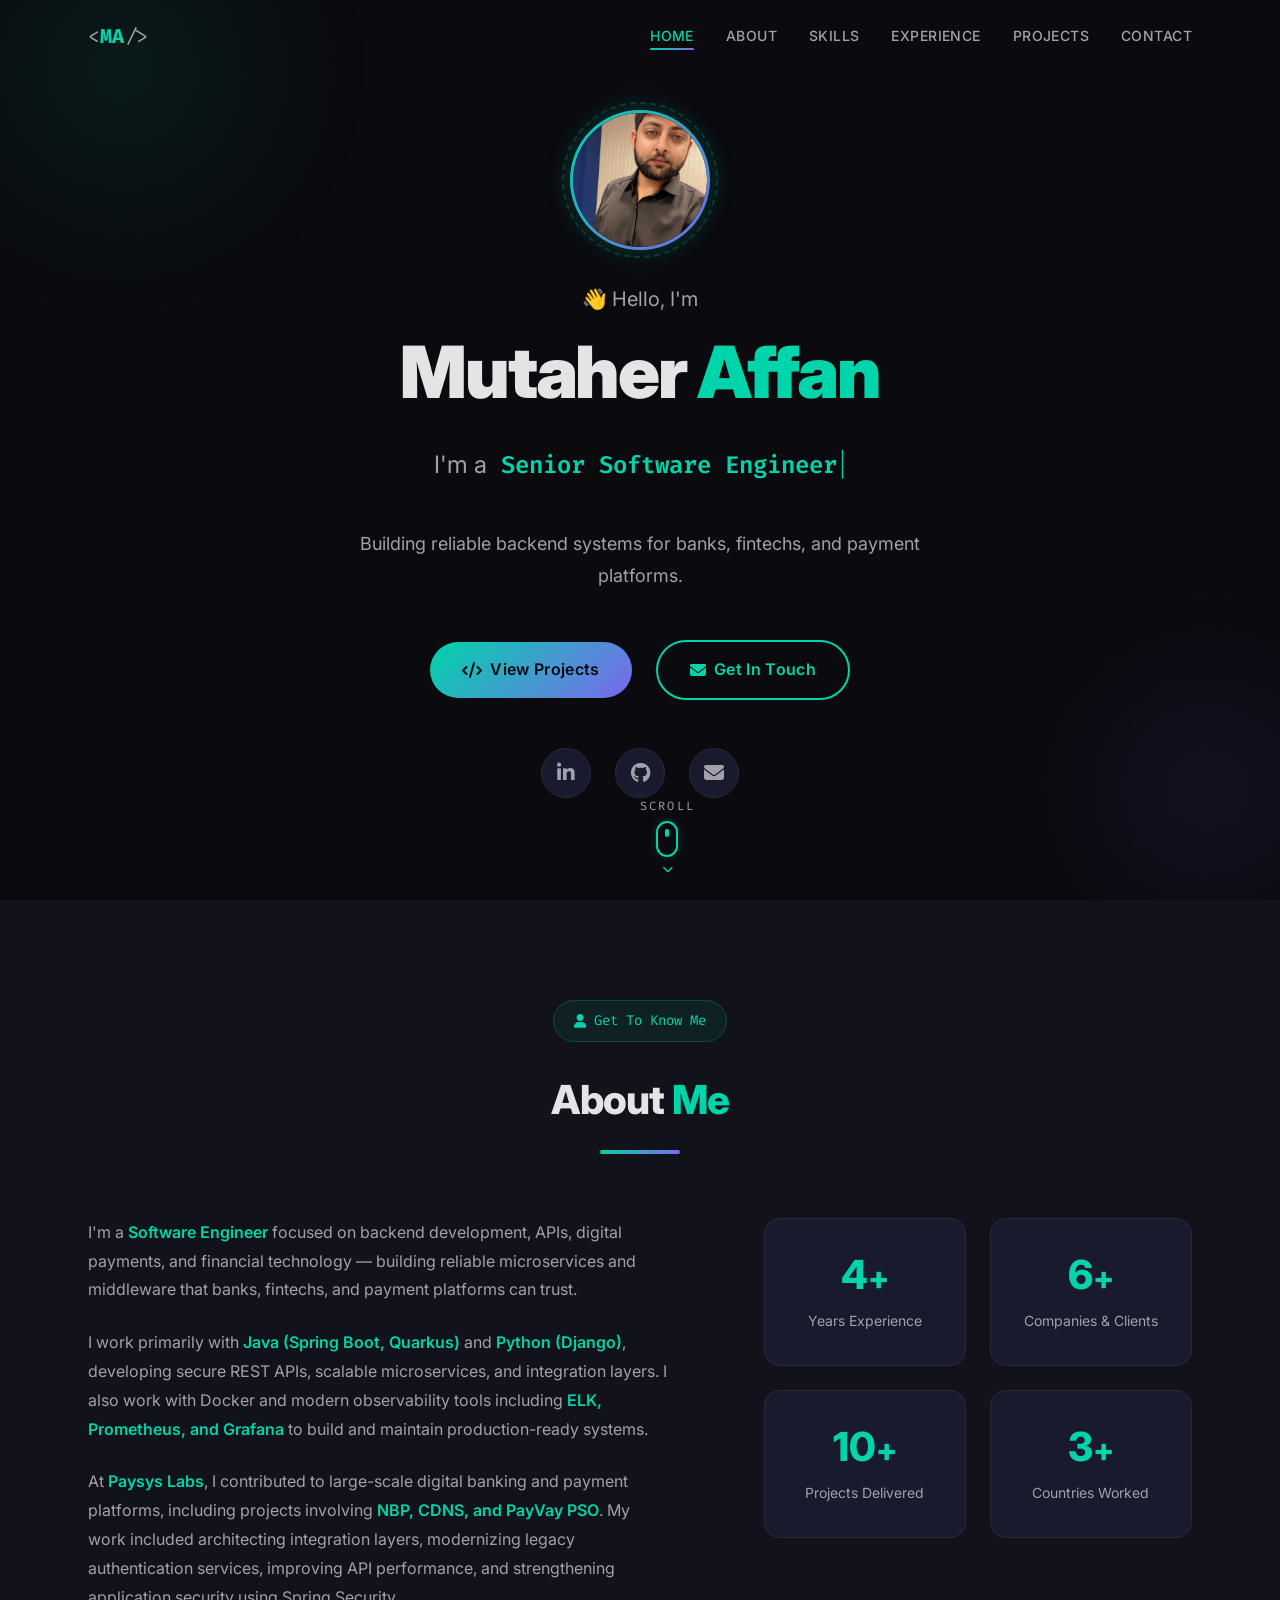
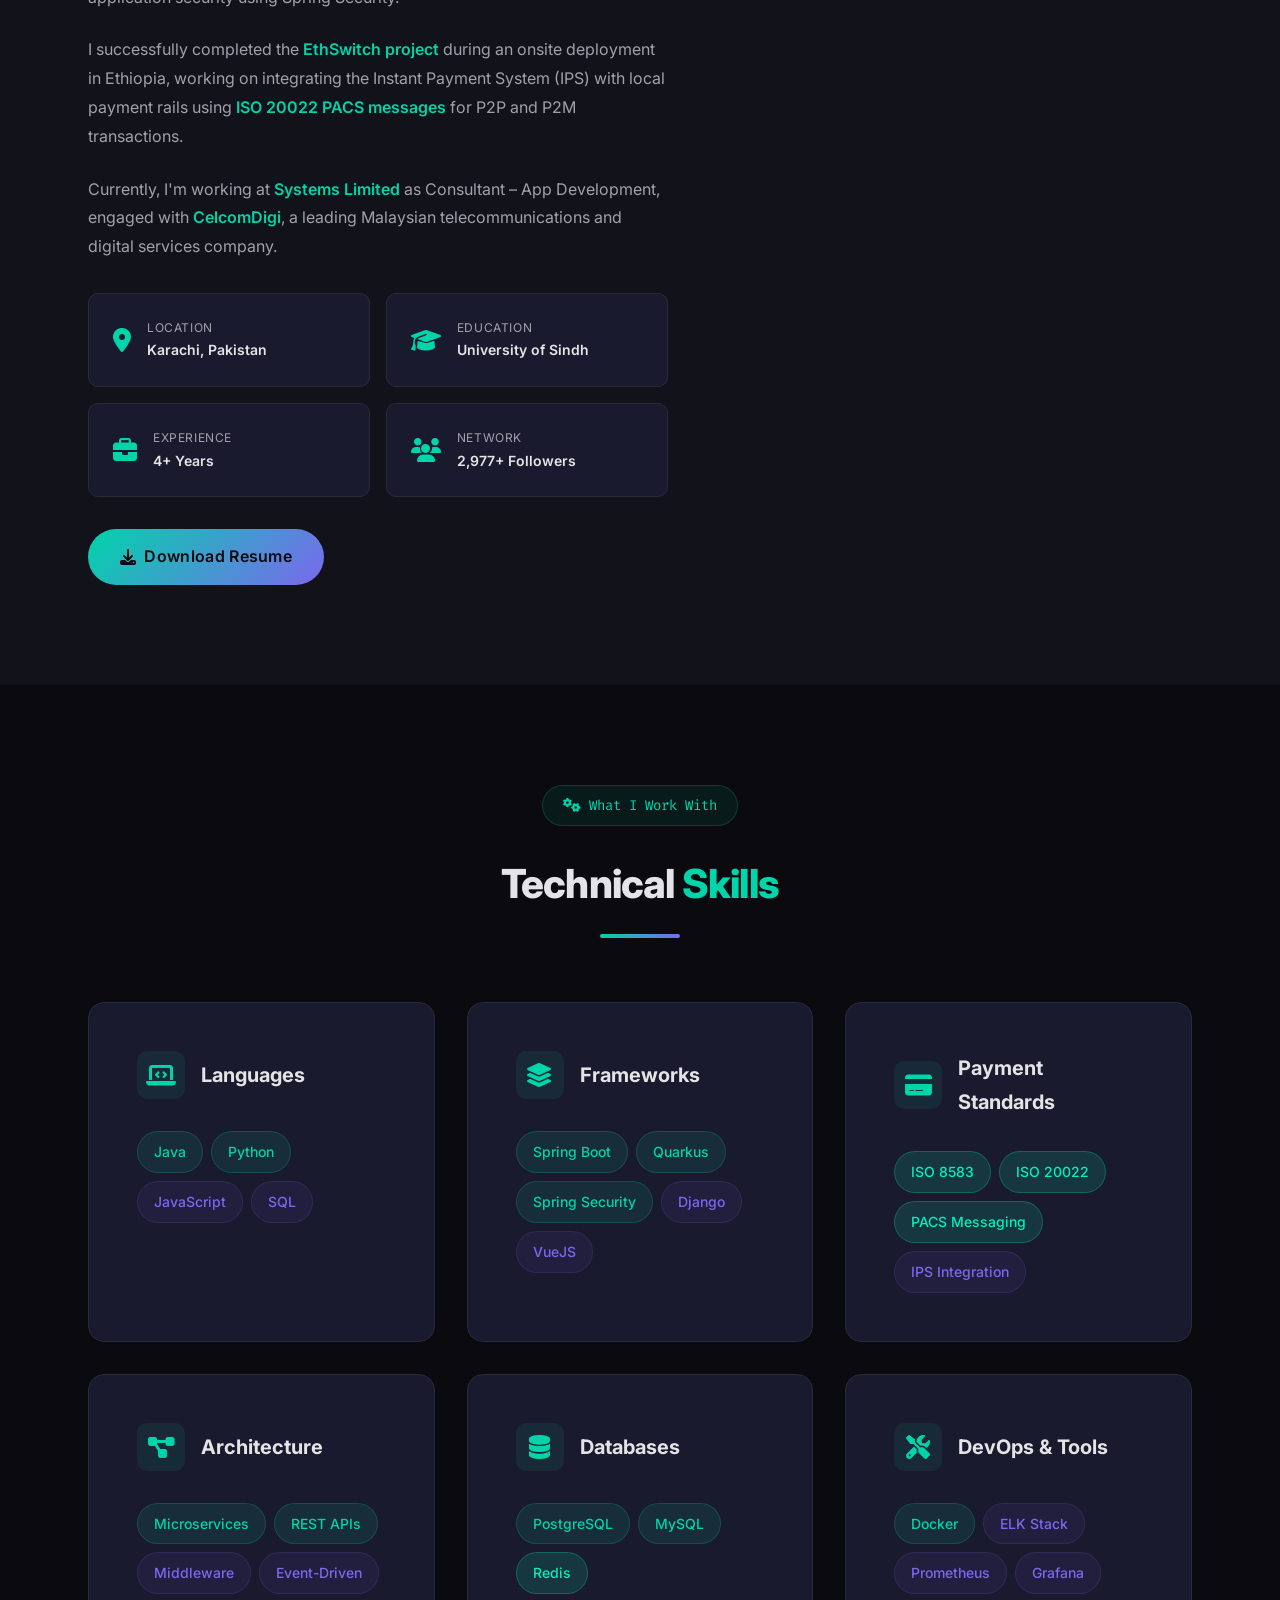
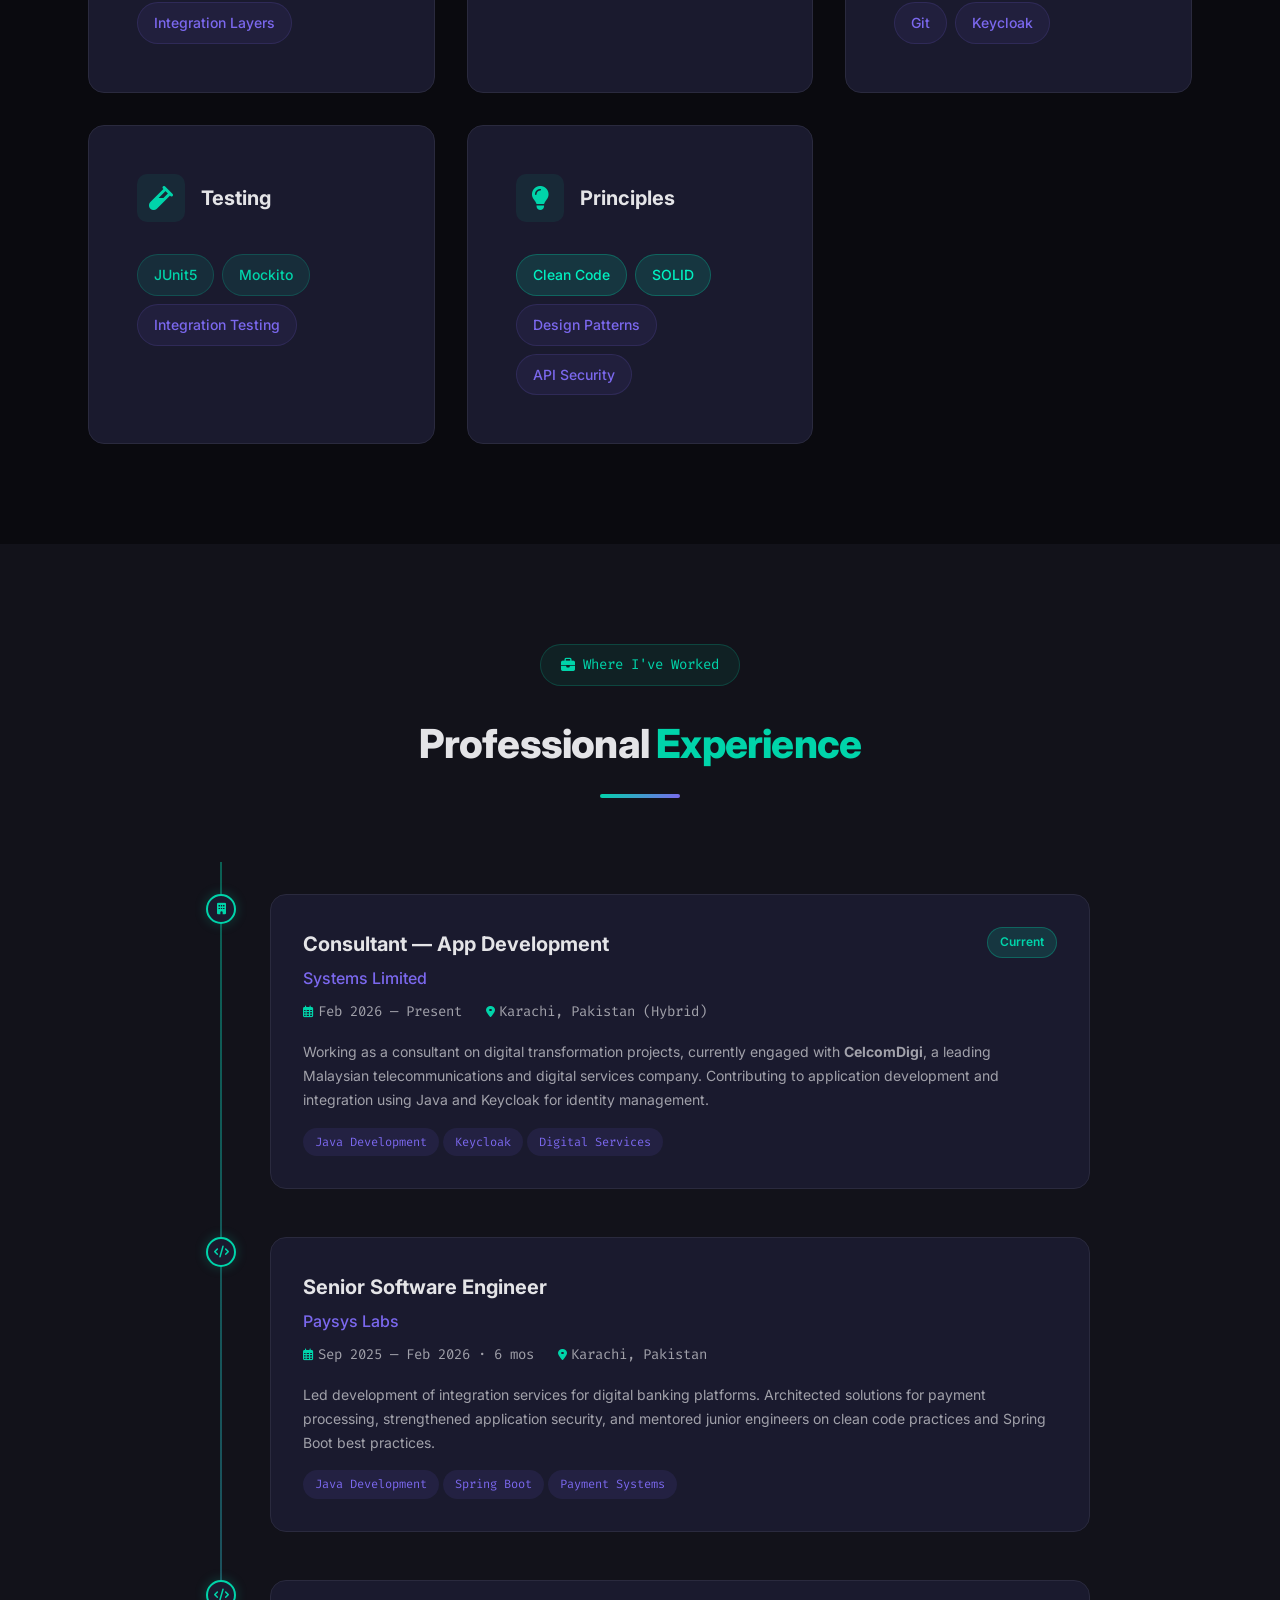
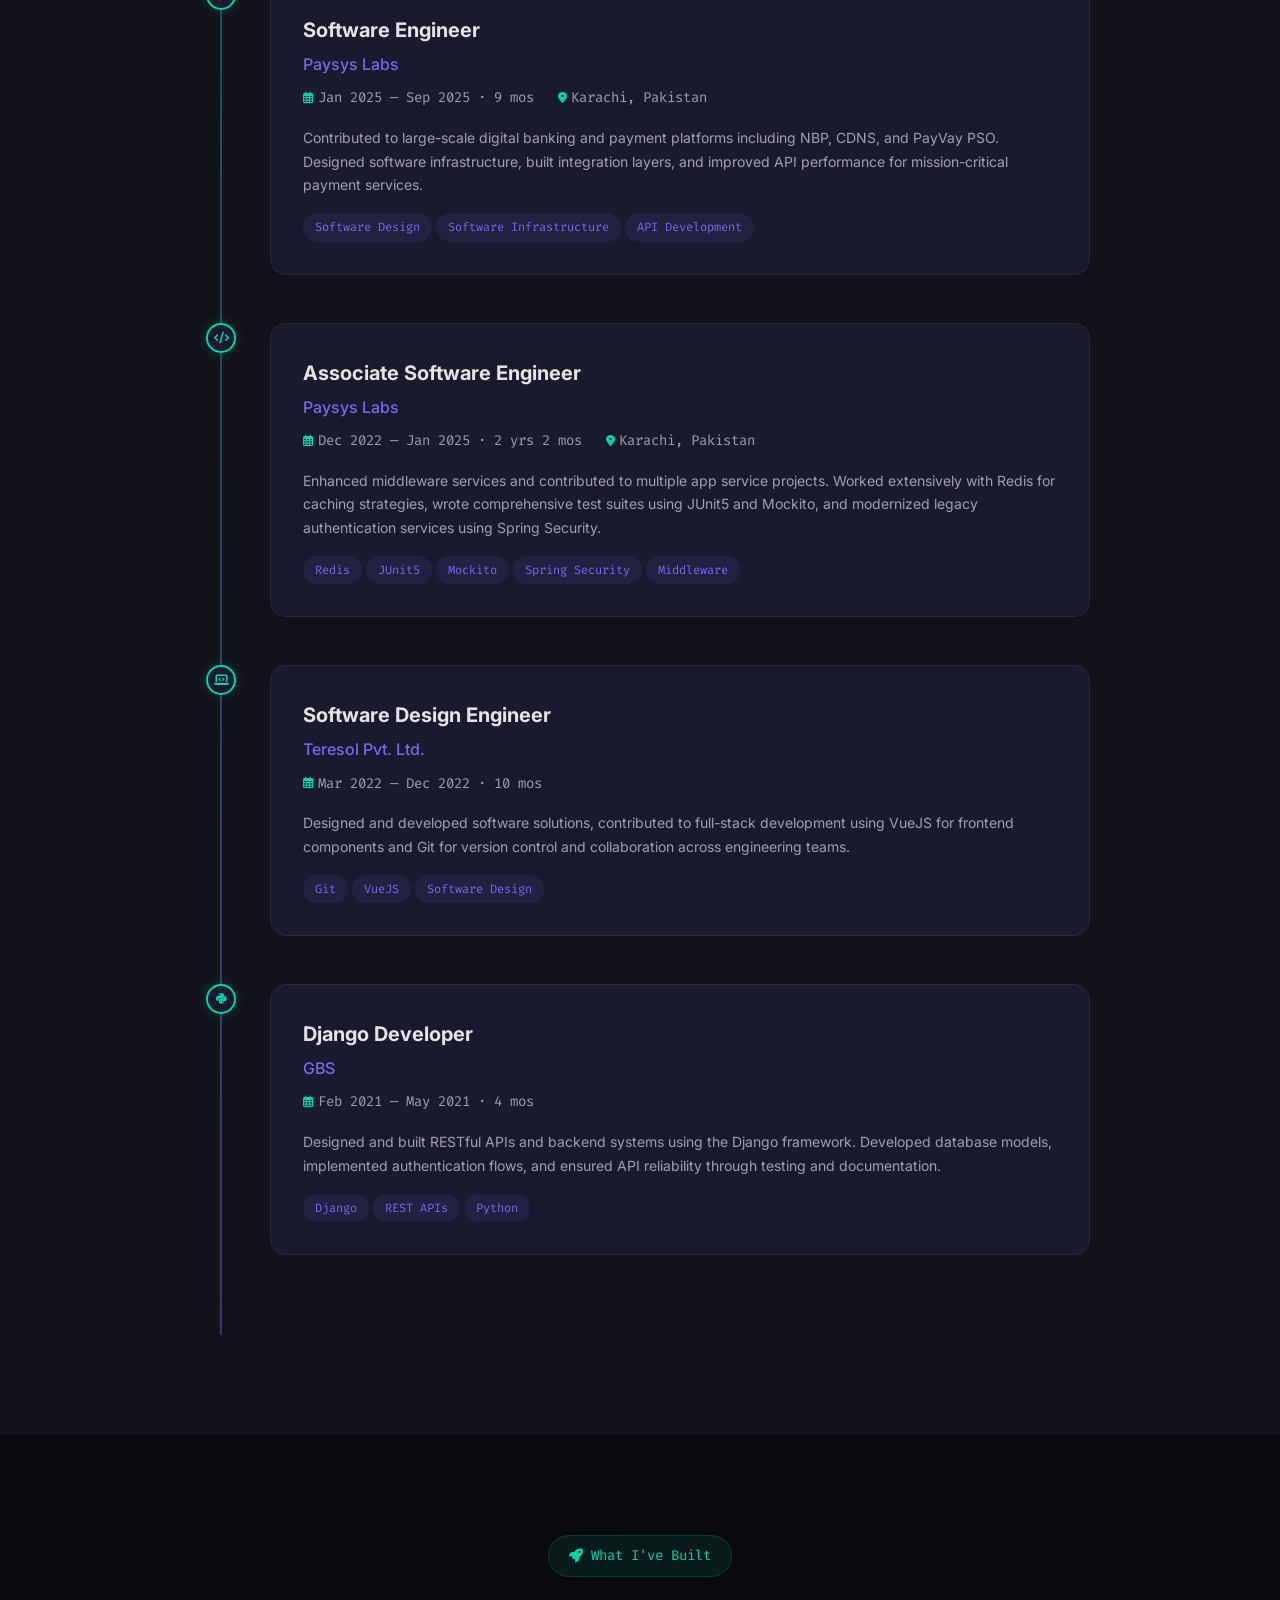
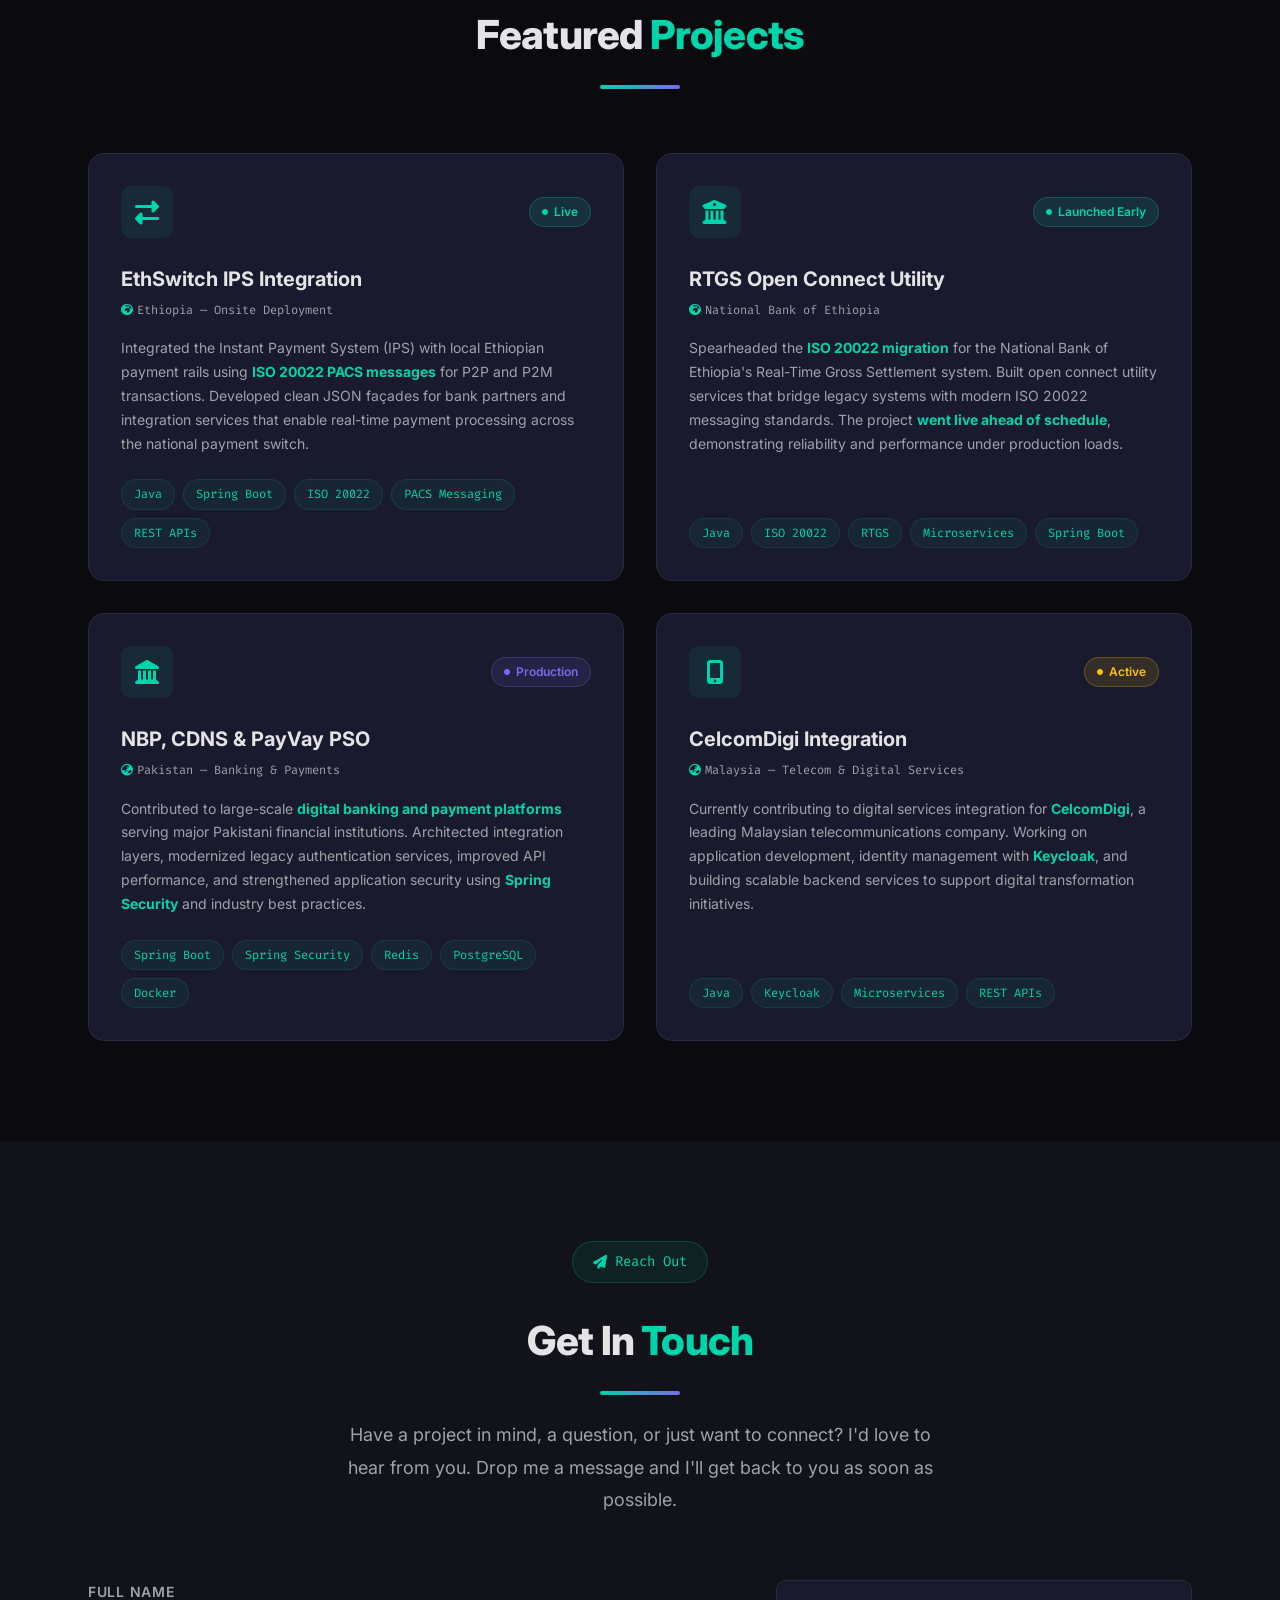
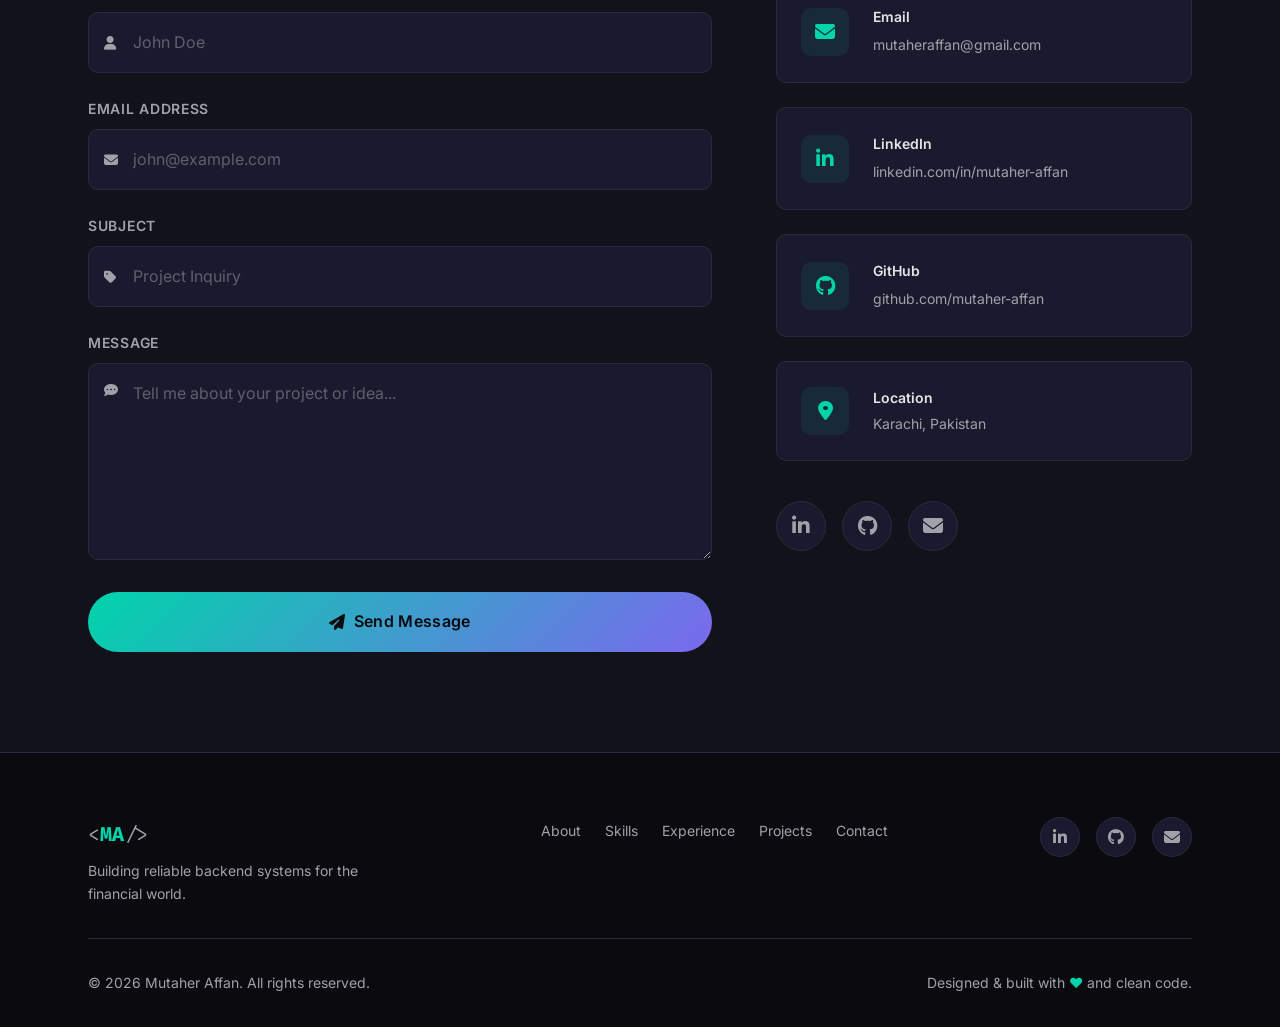
==== commit dd47234e: "Center scroll indicator at viewport bottom for visual symmetry and natural scan flow" ====
--- a/index.html
+++ b/index.html
@@ -212,15 +212,16 @@
           </div>
         </div>
 
-        <!-- Scroll Down Indicator -->
-        <a href="#about" class="scroll-indicator" aria-label="Scroll down to About section">
-          <span class="scroll-text">Scroll Down</span>
-          <div class="scroll-mouse" aria-hidden="true">
-            <div class="scroll-wheel"></div>
-          </div>
-          <i class="fas fa-chevron-down scroll-arrow" aria-hidden="true"></i>
-        </a>
       </div>
+
+      <!-- Scroll Down Indicator (Centered at Bottom) -->
+      <a href="#about" class="scroll-indicator" aria-label="Scroll down to About section">
+        <span class="scroll-text">Scroll</span>
+        <div class="scroll-mouse" aria-hidden="true">
+          <div class="scroll-wheel"></div>
+        </div>
+        <i class="fas fa-chevron-down scroll-arrow" aria-hidden="true"></i>
+      </a>
     </section>
 
     <!-- ============================
--- a/css/style.css
+++ b/css/style.css
@@ -707,15 +707,16 @@
   box-shadow: var(--shadow-accent);
 }
 
-/* Scroll Down Indicator - Right Aligned */
+/* Scroll Down Indicator - Perfectly Centered at Bottom */
 .scroll-indicator {
   position: absolute;
-  bottom: 30px;
-  right: var(--space-xl);
+  bottom: 25px;
+  left: 50%;
+  transform: translateX(-50%);
   display: inline-flex;
   flex-direction: column;
   align-items: center;
-  gap: var(--space-xs);
+  gap: 5px;
   text-decoration: none;
   cursor: pointer;
   transition: transform var(--transition-base), opacity var(--transition-base);
@@ -724,7 +725,7 @@
 }
 
 .scroll-indicator:hover {
-  transform: translateY(4px);
+  transform: translateX(-50%) translateY(4px);
 }
 
 .scroll-text {
@@ -1802,7 +1803,7 @@
   .footer-bottom { flex-direction: column; text-align: center; }
 
   .scroll-to-top { bottom: 20px; right: 20px; width: 42px; height: 42px; }
-  .scroll-indicator { right: var(--space-lg); bottom: 24px; }
+  .scroll-indicator { bottom: 20px; }
 }
 
 /* -----------------------------------------
@@ -1832,7 +1833,7 @@
   .avatar-ring { width: 126px; height: 126px; }
   .avatar-initials { font-size: var(--fs-2xl); }
 
-  .scroll-indicator { right: var(--space-md); bottom: 18px; }
+  .scroll-indicator { bottom: 14px; }
   .scroll-text { display: none; } /* keep compact mouse + arrow on small mobile screens */
 
   .footer-nav ul { flex-direction: column; gap: var(--space-sm); }
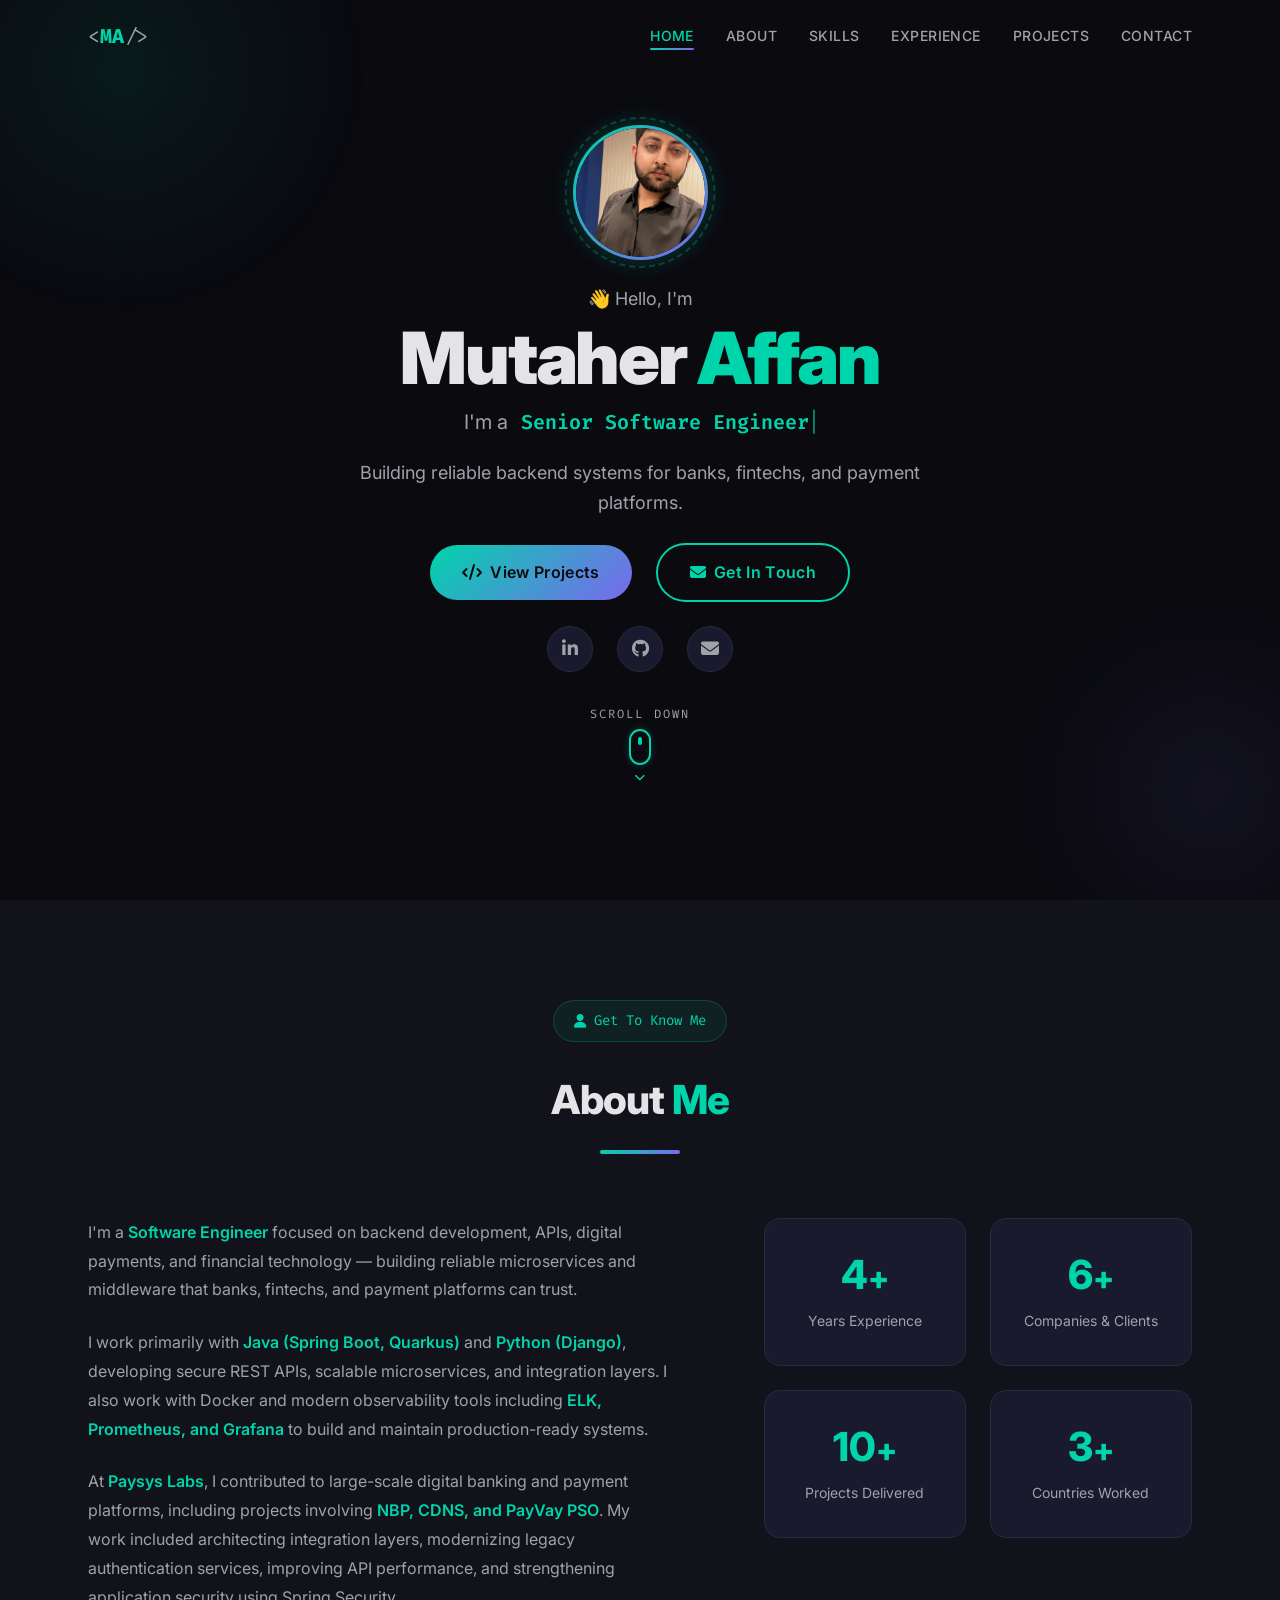
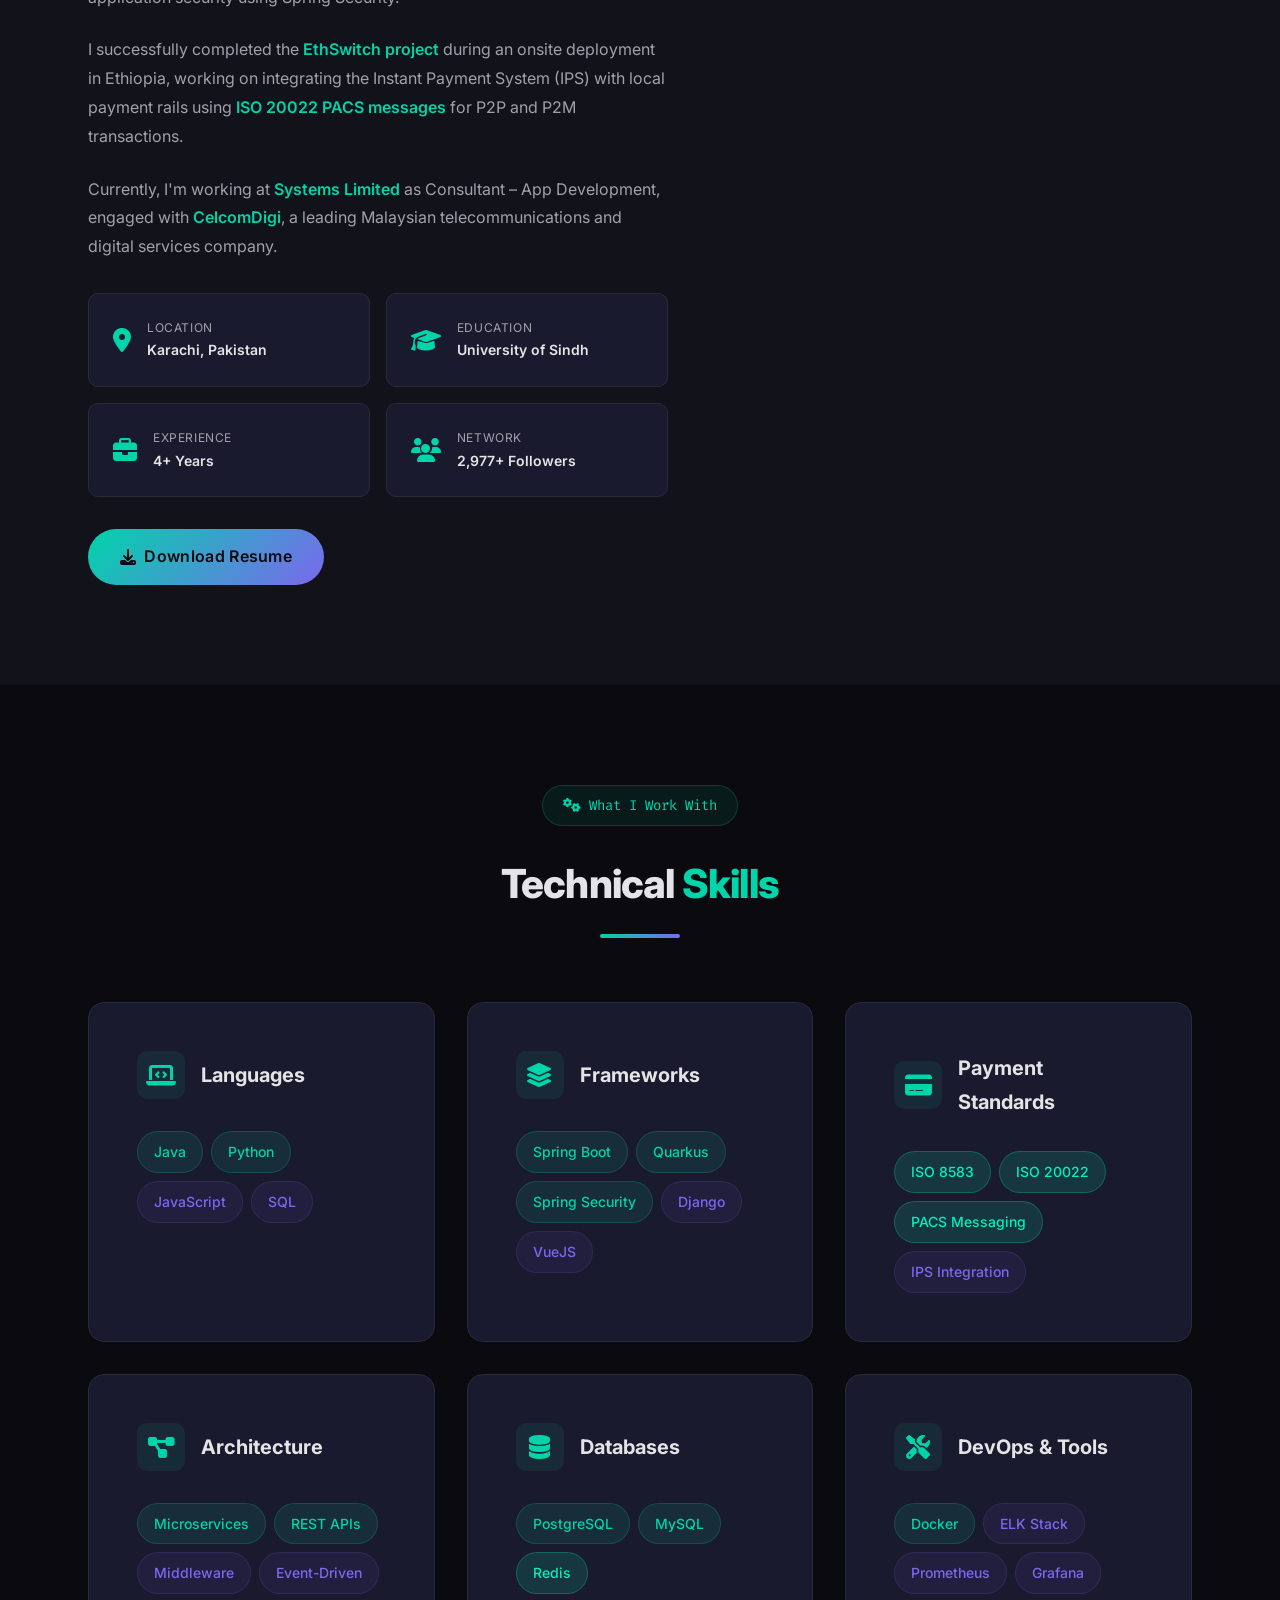
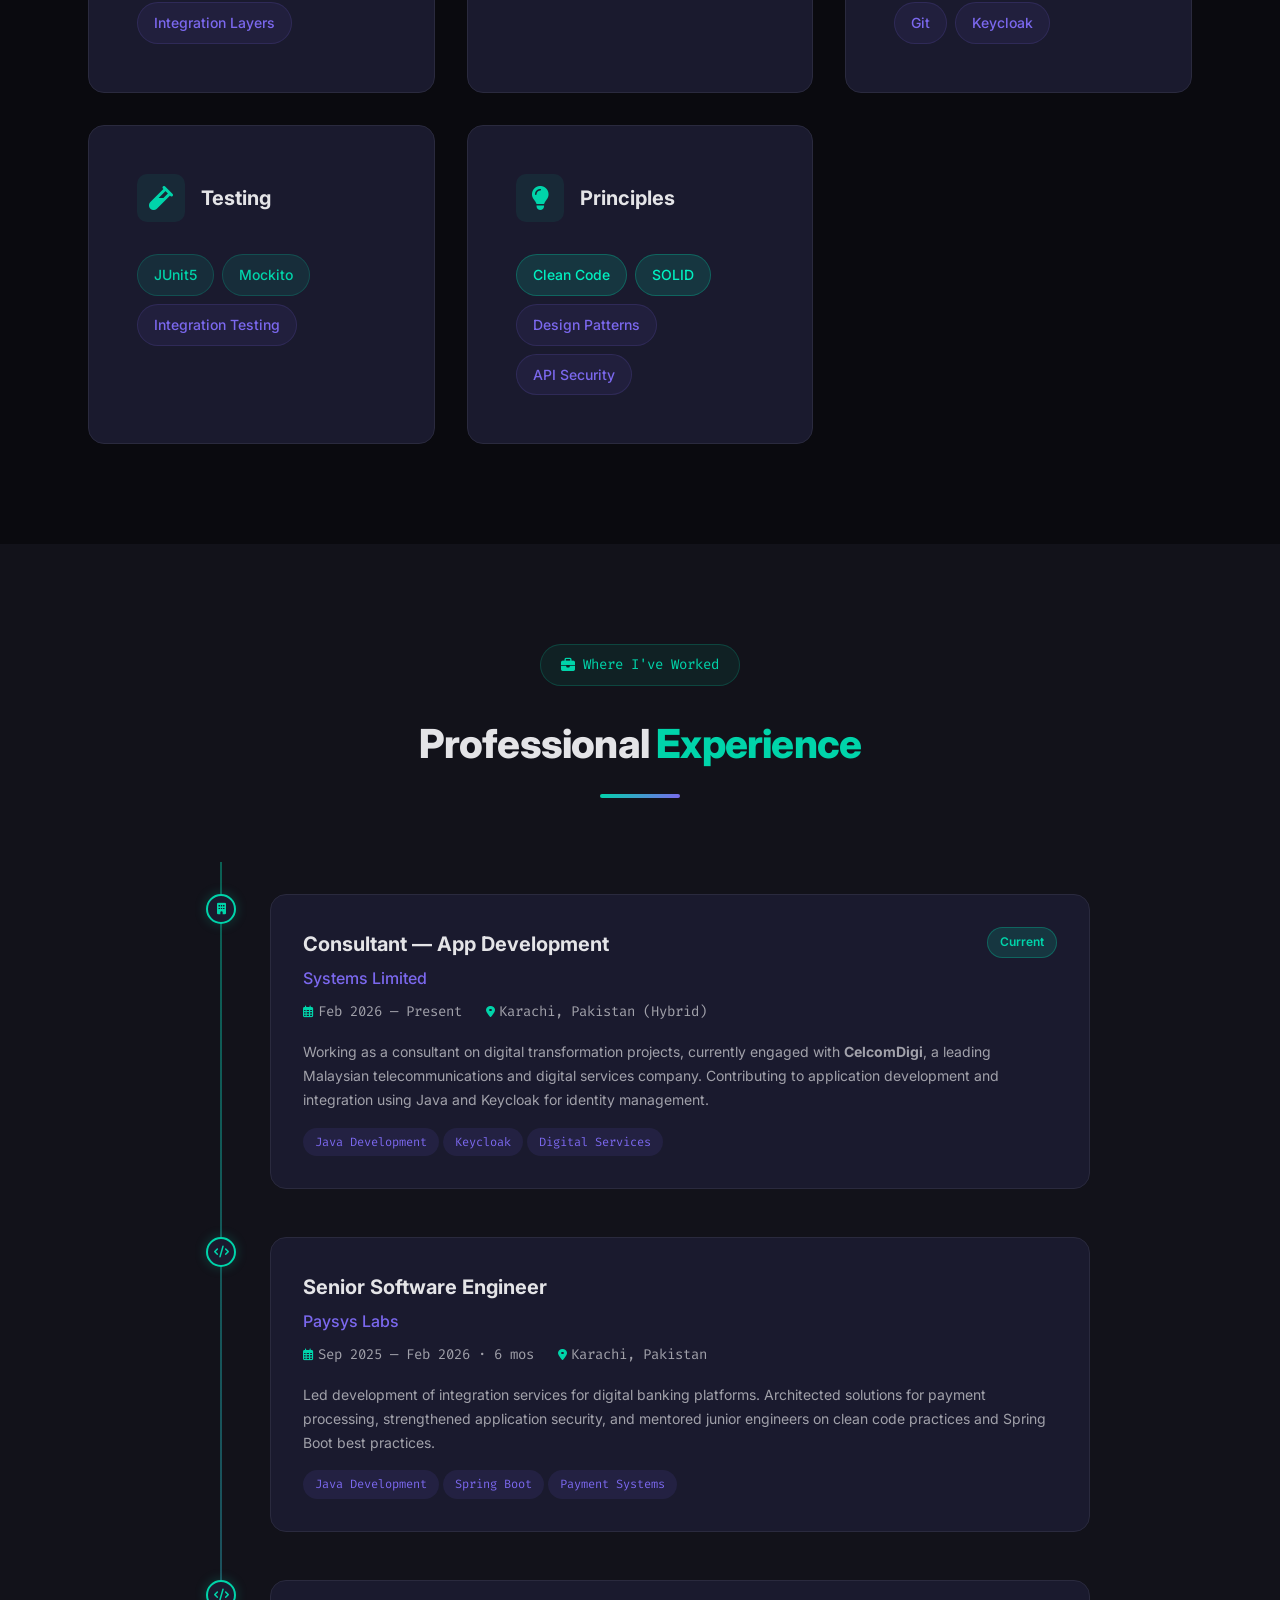
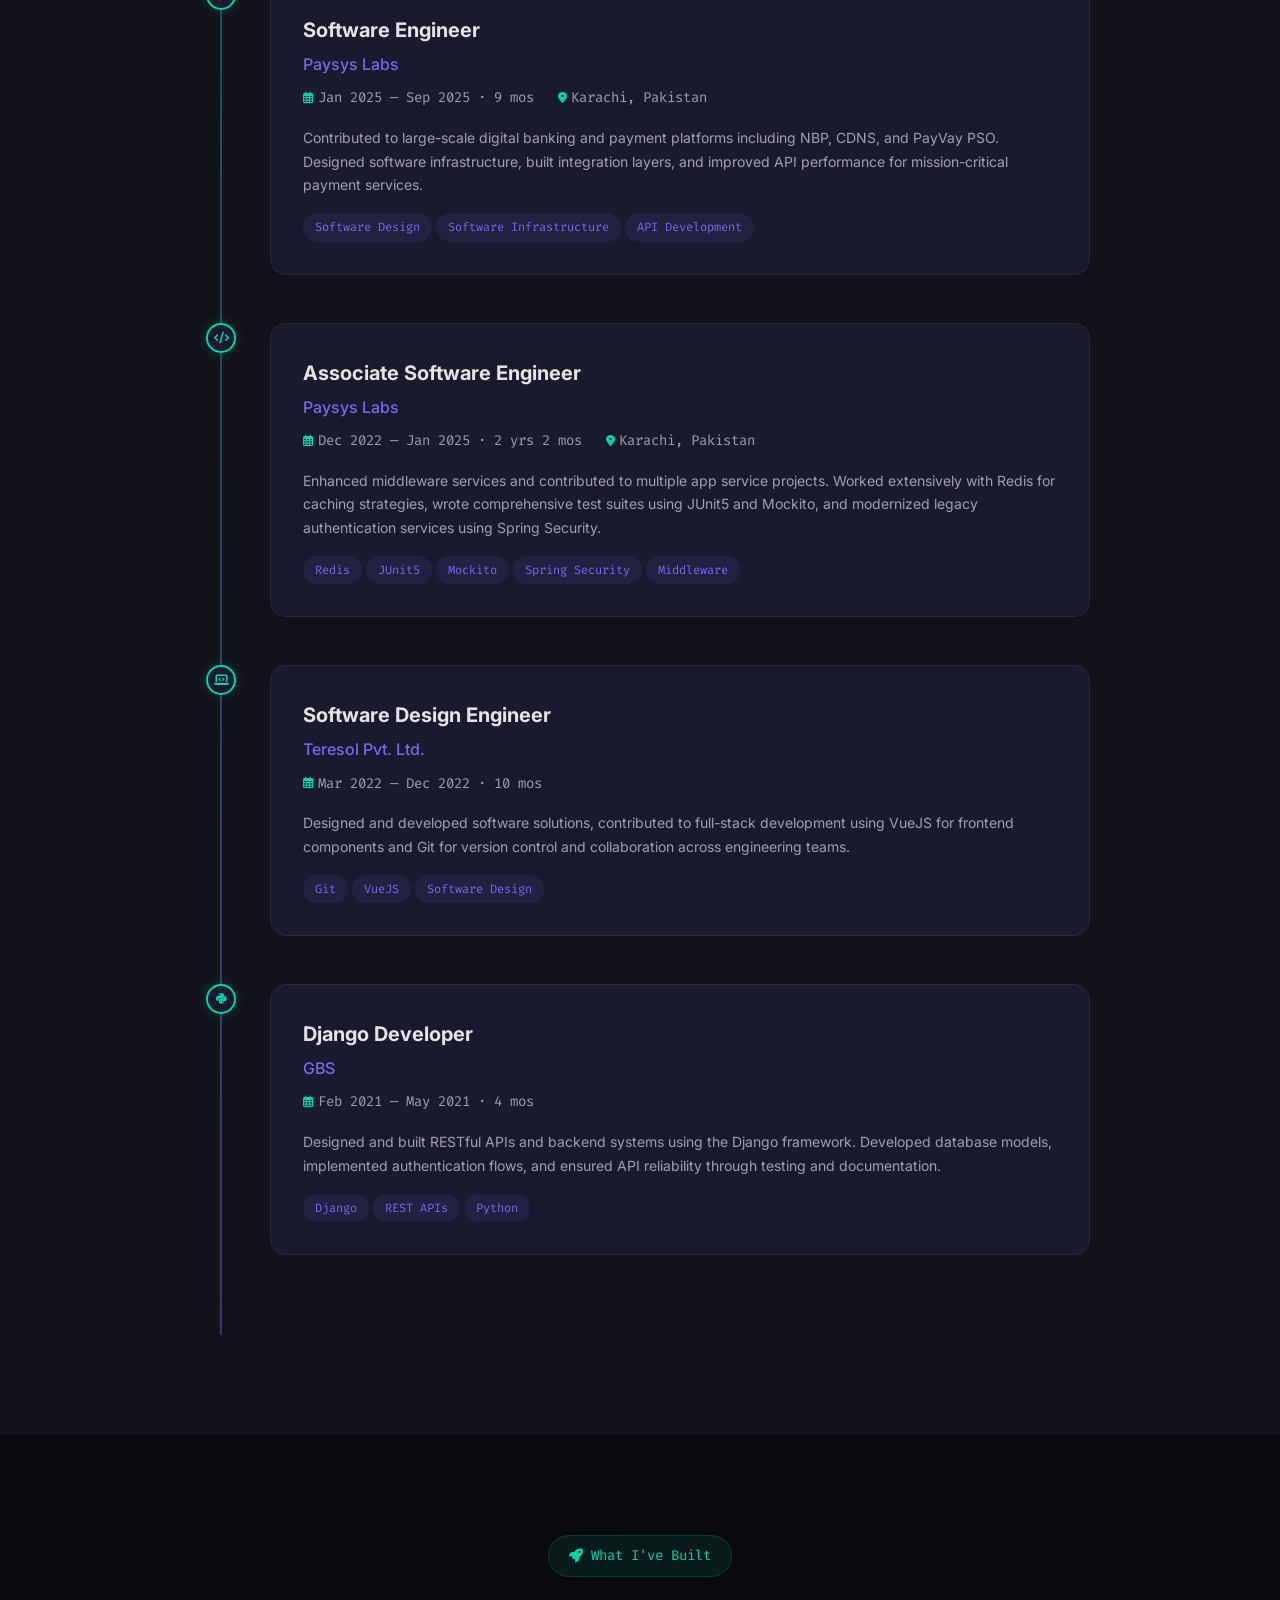
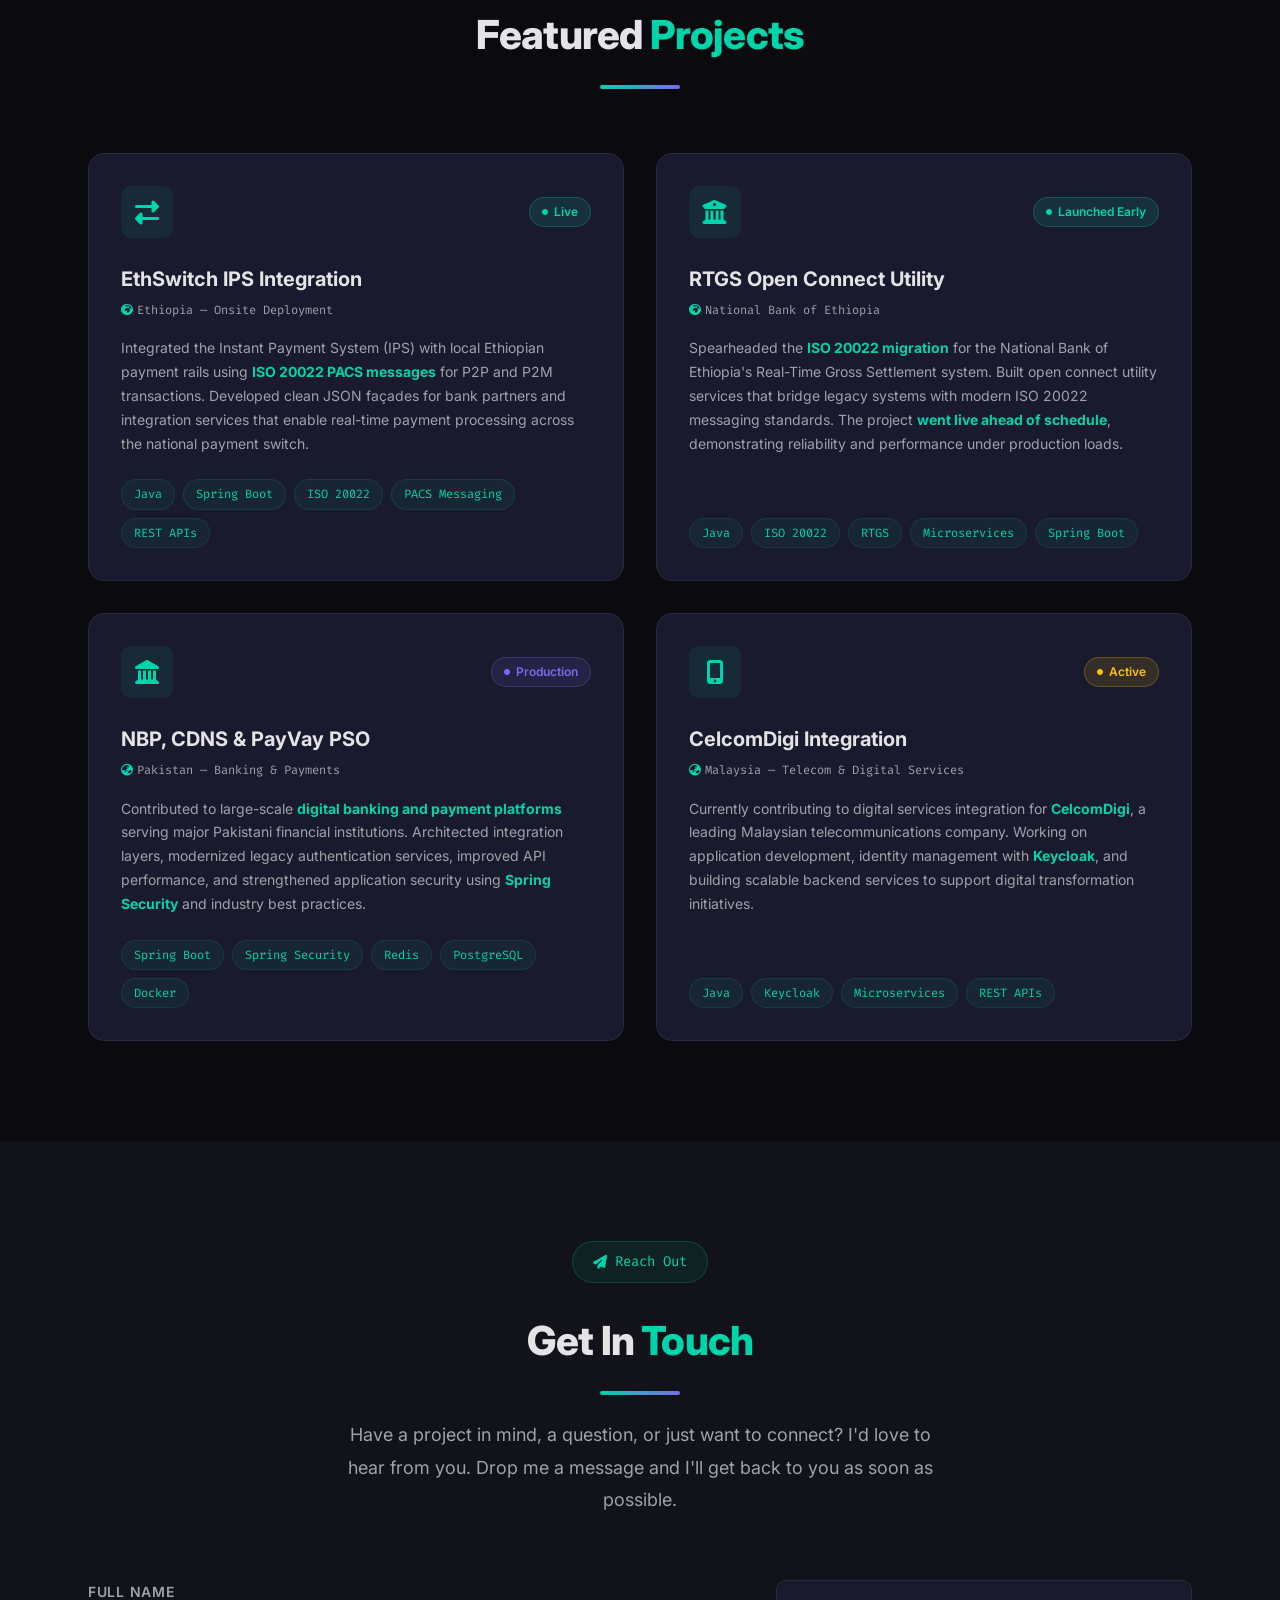
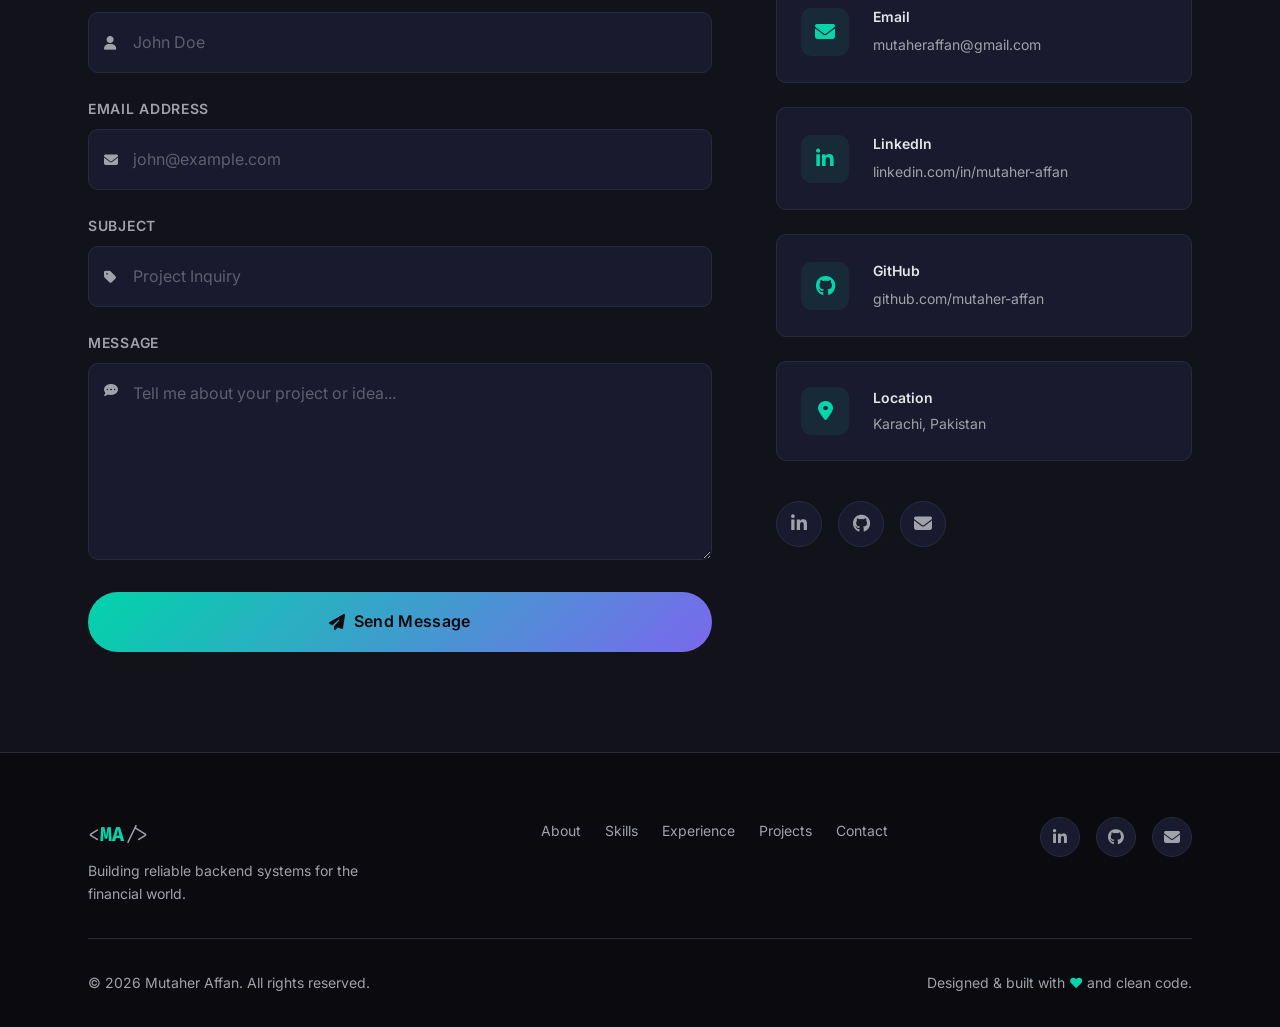
==== commit bc95b36c: "Fix hero padding and overlap: convert scroll indicator to flex child directly under socials with ded" ====
--- a/index.html
+++ b/index.html
@@ -210,18 +210,17 @@
               <i class="fas fa-envelope" aria-hidden="true"></i>
             </a>
           </div>
-        </div>
-
+
+          <!-- Scroll Down Indicator (Guaranteed Zero-Overlap) -->
+          <a href="#about" class="scroll-indicator" aria-label="Scroll down to About section">
+            <span class="scroll-text">Scroll Down</span>
+            <div class="scroll-mouse" aria-hidden="true">
+              <div class="scroll-wheel"></div>
+            </div>
+            <i class="fas fa-chevron-down scroll-arrow" aria-hidden="true"></i>
+          </a>
+        </div>
       </div>
-
-      <!-- Scroll Down Indicator (Centered at Bottom) -->
-      <a href="#about" class="scroll-indicator" aria-label="Scroll down to About section">
-        <span class="scroll-text">Scroll</span>
-        <div class="scroll-mouse" aria-hidden="true">
-          <div class="scroll-wheel"></div>
-        </div>
-        <i class="fas fa-chevron-down scroll-arrow" aria-hidden="true"></i>
-      </a>
     </section>
 
     <!-- ============================
--- a/css/style.css
+++ b/css/style.css
@@ -535,6 +535,9 @@
   margin: 0 auto;
   position: relative;
   z-index: 2;
+  display: flex;
+  flex-direction: column;
+  align-items: center;
   animation: fadeInUp 1s ease-out;
 }
 
@@ -542,13 +545,13 @@
 .hero-avatar {
   display: inline-block;
   position: relative;
-  margin-bottom: var(--space-xl);
+  margin-bottom: var(--space-lg);
 }
 
 .avatar-frame,
 .avatar-placeholder {
-  width: 140px;
-  height: 140px;
+  width: 135px;
+  height: 135px;
   border-radius: 50%;
   background: var(--bg-card);
   display: flex;
@@ -589,17 +592,17 @@
   position: absolute;
   top: -8px; left: 50%;
   transform: translateX(-50%);
-  width: 156px; height: 156px;
+  width: 151px; height: 151px;
   border-radius: 50%;
-  border: 2px dashed rgba(0,212,170,0.2);
+  border: 2px dashed rgba(0,212,170,0.25);
   animation: rotate 20s linear infinite;
 }
 
 /* Greeting */
 .hero-greeting {
-  font-size: var(--fs-lg);
-  color: var(--text-secondary);
-  margin-bottom: var(--space-md);
+  font-size: var(--fs-md);
+  color: var(--text-secondary);
+  margin-bottom: var(--space-xs);
   font-weight: 400;
   animation: fadeInUp 0.8s ease-out 0.3s both;
 }
@@ -611,10 +614,10 @@
 
 /* Name */
 .hero-name {
-  font-size: var(--fs-6xl);
+  font-size: var(--fs-5xl);
   font-weight: 900;
   line-height: 1.1;
-  margin-bottom: var(--space-lg);
+  margin-bottom: var(--space-xs);
   letter-spacing: -0.03em;
   animation: fadeInUp 0.8s ease-out 0.4s both;
 }
@@ -625,9 +628,9 @@
   align-items: center;
   justify-content: center;
   gap: var(--space-sm);
-  margin-bottom: var(--space-xl);
-  font-size: var(--fs-xl);
-  min-height: 2.5em;
+  margin-bottom: var(--space-md);
+  font-size: var(--fs-lg);
+  min-height: 2em;
   animation: fadeInUp 0.8s ease-out 0.5s both;
 }
 
@@ -660,8 +663,8 @@
   font-size: var(--fs-md);
   color: var(--text-secondary);
   max-width: 600px;
-  margin: 0 auto var(--space-2xl);
-  line-height: 1.8;
+  margin: 0 auto var(--space-lg);
+  line-height: 1.7;
   animation: fadeInUp 0.8s ease-out 0.6s both;
 }
 
@@ -672,7 +675,7 @@
   justify-content: center;
   gap: var(--space-lg);
   flex-wrap: wrap;
-  margin-bottom: var(--space-2xl);
+  margin-bottom: var(--space-lg);
   animation: fadeInUp 0.8s ease-out 0.7s both;
 }
 
@@ -682,19 +685,20 @@
   align-items: center;
   justify-content: center;
   gap: var(--space-lg);
+  margin-bottom: var(--space-lg);
   animation: fadeInUp 0.8s ease-out 0.8s both;
 }
 
 .social-link {
-  width: 50px;
-  height: 50px;
+  width: 46px;
+  height: 46px;
   border-radius: 50%;
   background: var(--bg-card);
   border: 1px solid var(--border-color);
   display: flex;
   align-items: center;
   justify-content: center;
-  font-size: var(--fs-lg);
+  font-size: var(--fs-md);
   color: var(--text-secondary);
   transition: all var(--transition-base);
 }
@@ -707,25 +711,21 @@
   box-shadow: var(--shadow-accent);
 }
 
-/* Scroll Down Indicator - Perfectly Centered at Bottom */
+/* Scroll Down Indicator - Guaranteed Zero-Overlap */
 .scroll-indicator {
-  position: absolute;
-  bottom: 25px;
-  left: 50%;
-  transform: translateX(-50%);
   display: inline-flex;
   flex-direction: column;
   align-items: center;
   gap: 5px;
+  margin-top: var(--space-sm);
   text-decoration: none;
   cursor: pointer;
   transition: transform var(--transition-base), opacity var(--transition-base);
   animation: fadeInUp 0.8s ease-out 1.2s both;
-  z-index: 10;
 }
 
 .scroll-indicator:hover {
-  transform: translateX(-50%) translateY(4px);
+  transform: translateY(4px);
 }
 
 .scroll-text {
@@ -1803,7 +1803,6 @@
   .footer-bottom { flex-direction: column; text-align: center; }
 
   .scroll-to-top { bottom: 20px; right: 20px; width: 42px; height: 42px; }
-  .scroll-indicator { bottom: 20px; }
 }
 
 /* -----------------------------------------
@@ -1833,7 +1832,6 @@
   .avatar-ring { width: 126px; height: 126px; }
   .avatar-initials { font-size: var(--fs-2xl); }
 
-  .scroll-indicator { bottom: 14px; }
   .scroll-text { display: none; } /* keep compact mouse + arrow on small mobile screens */
 
   .footer-nav ul { flex-direction: column; gap: var(--space-sm); }
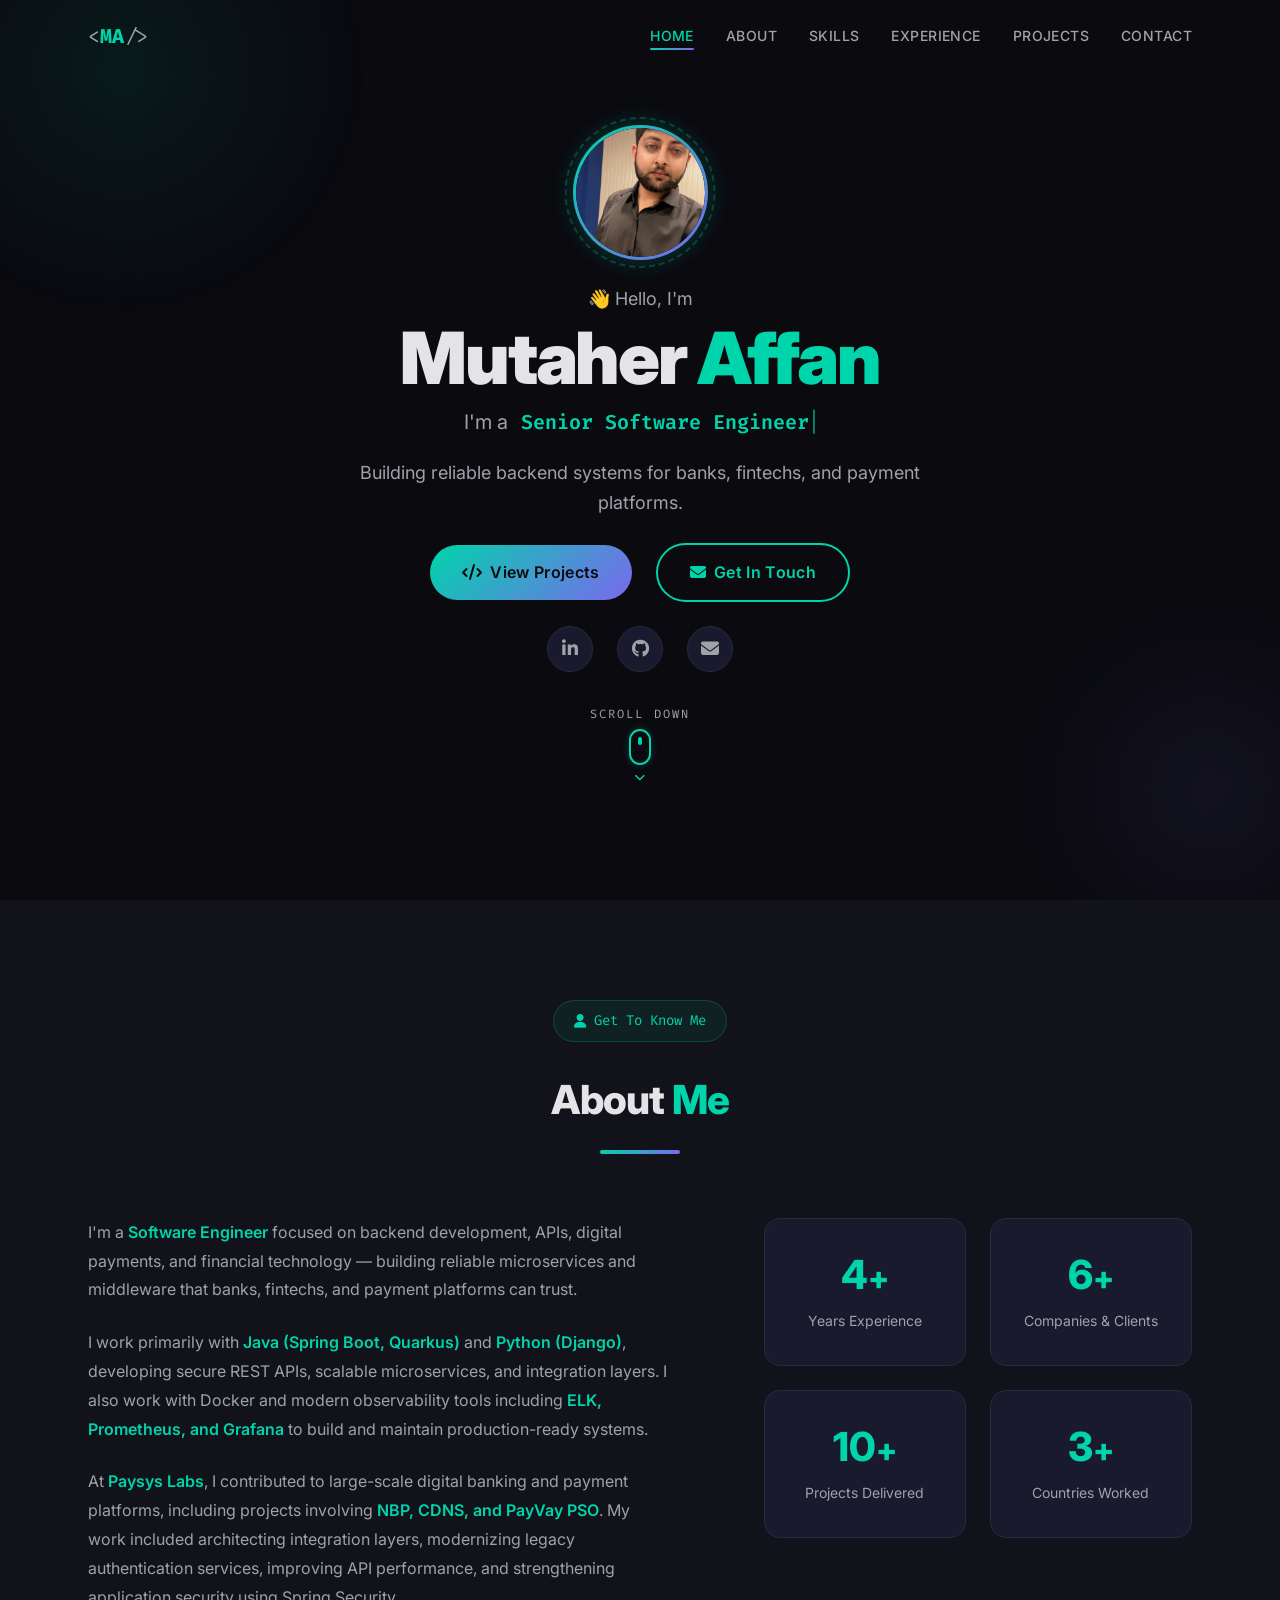
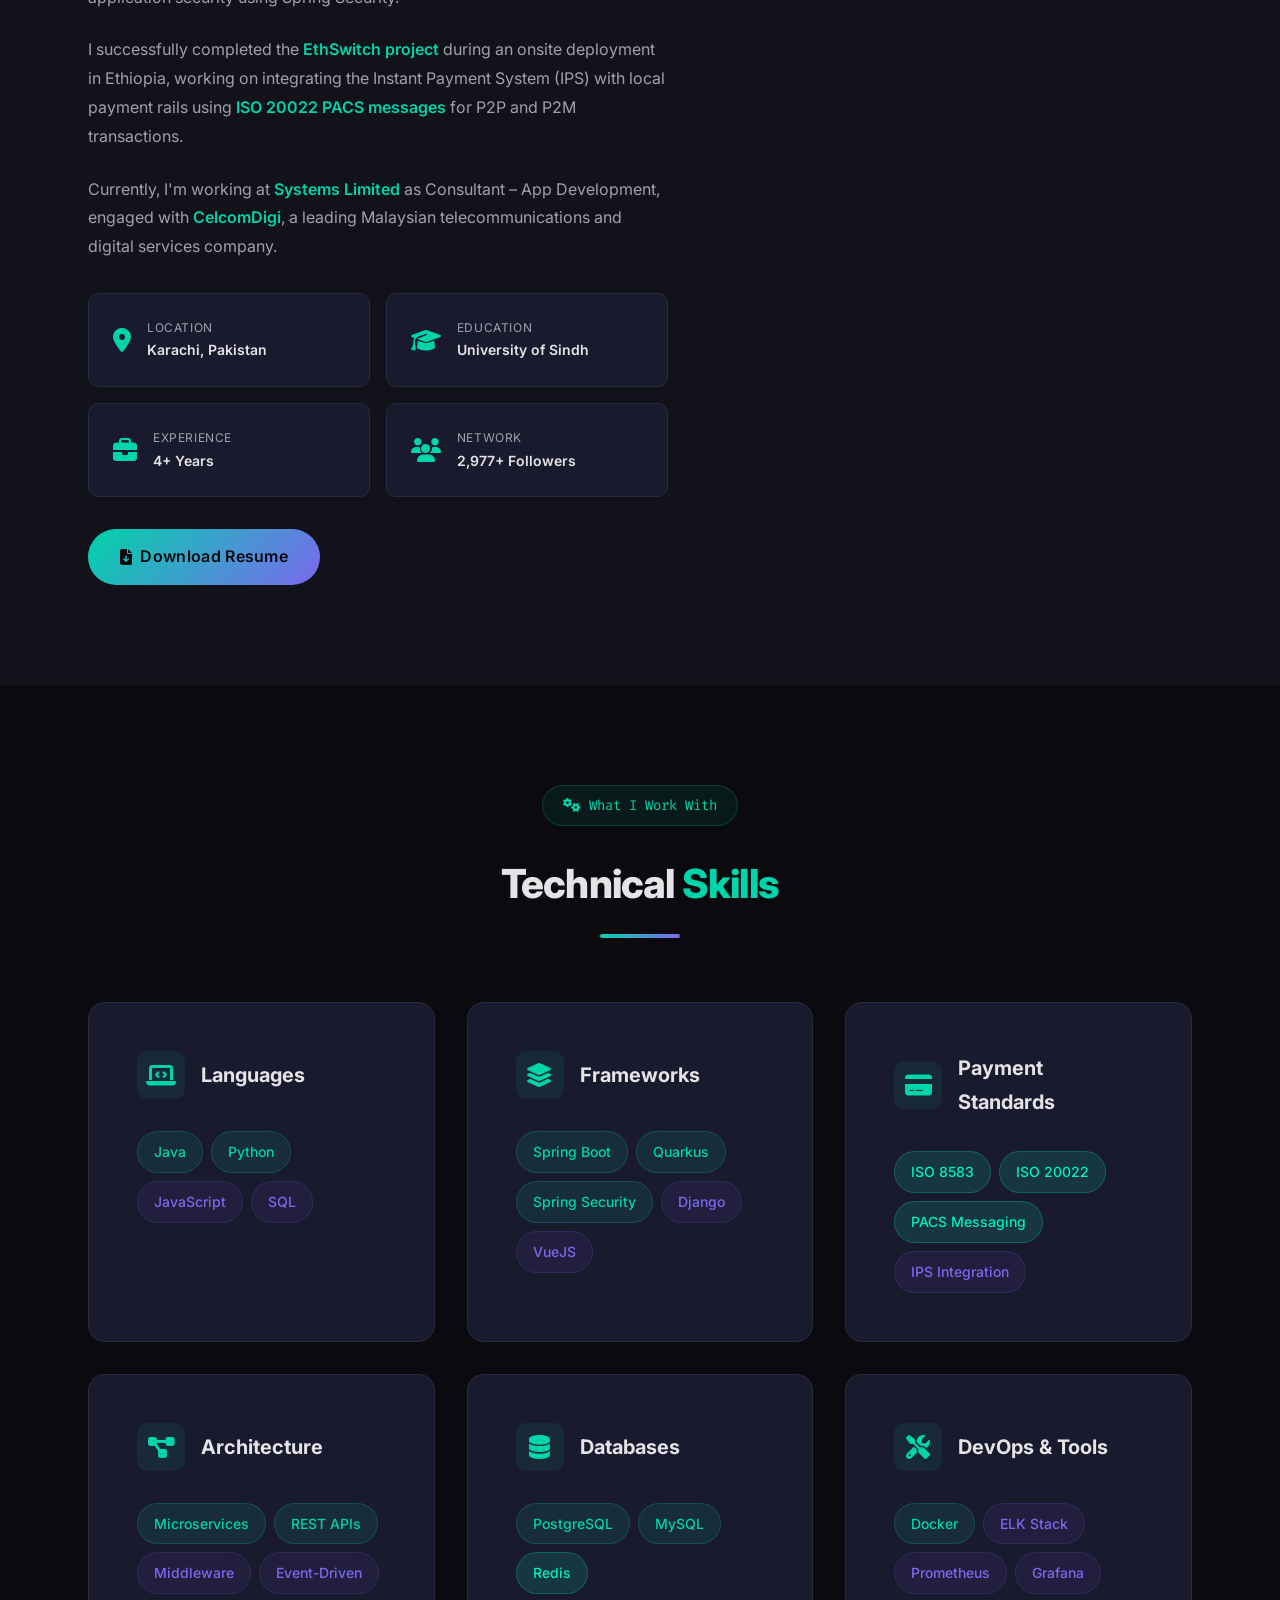
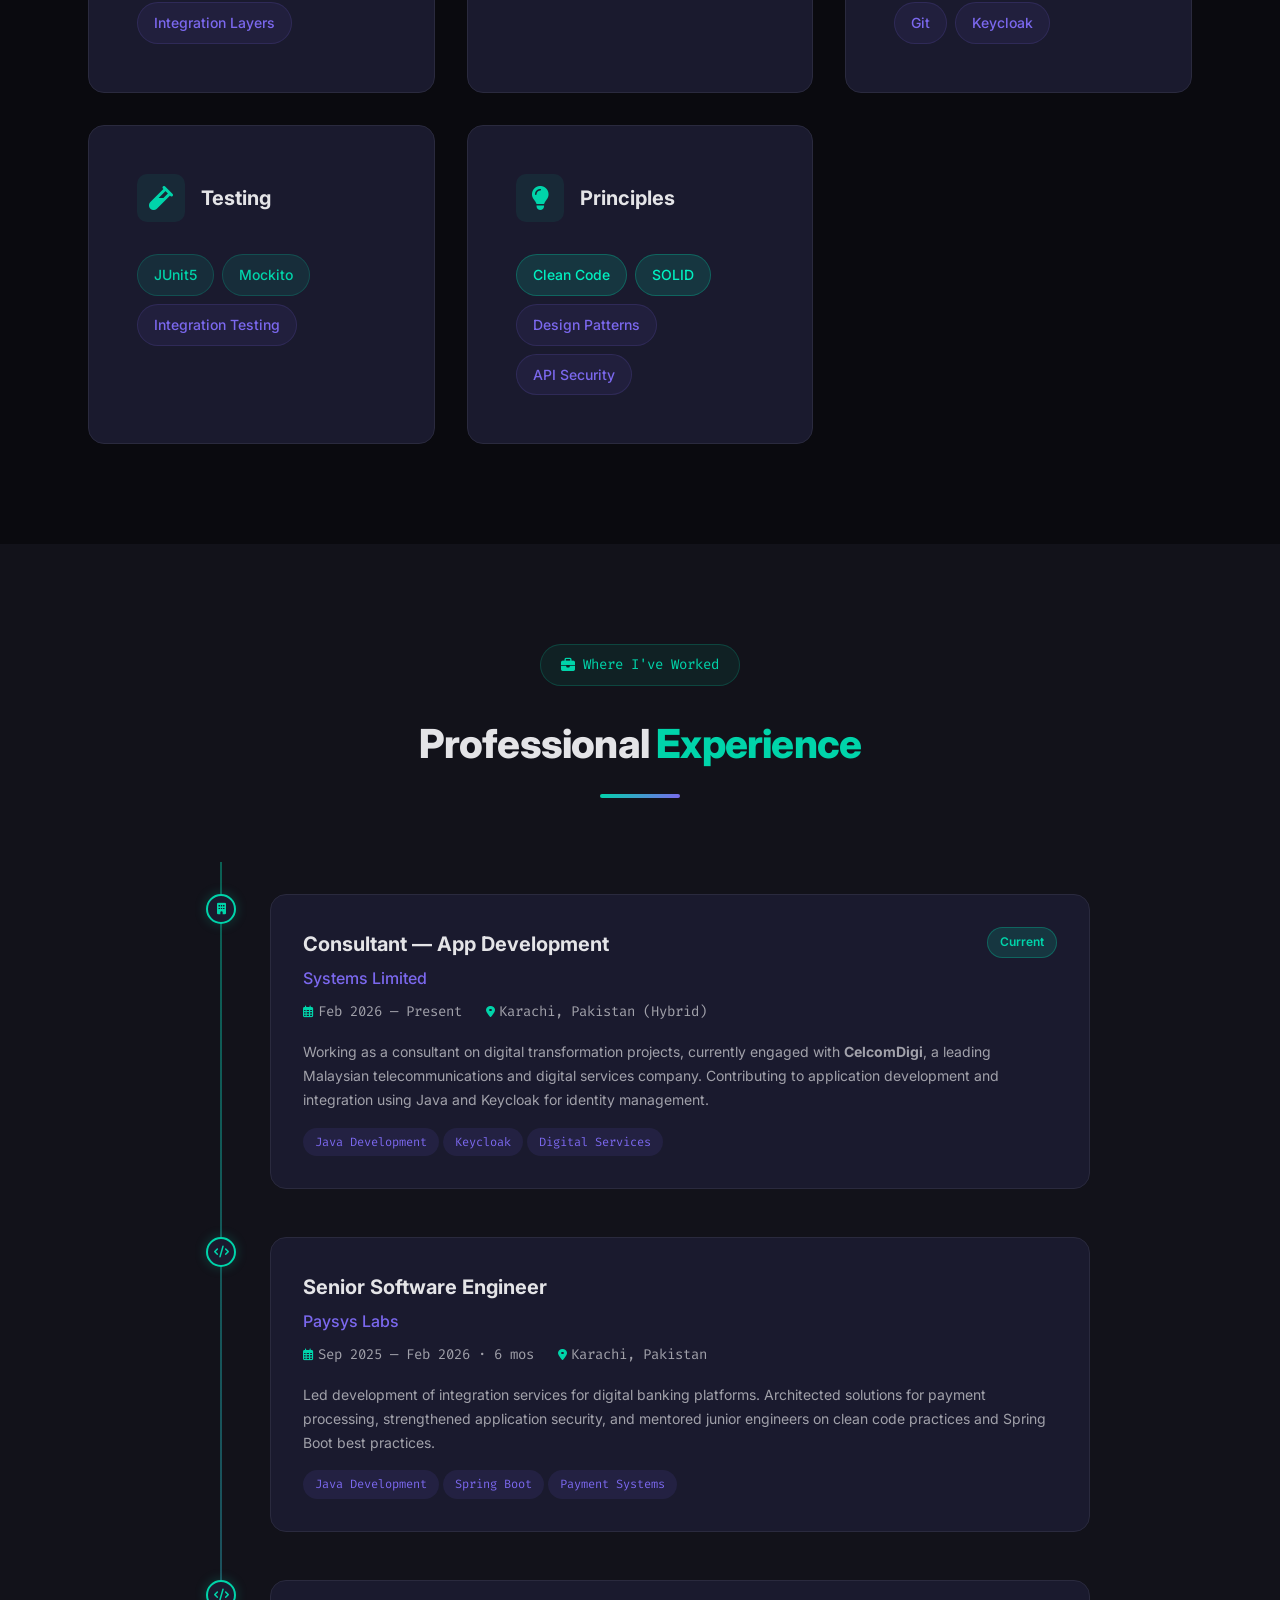
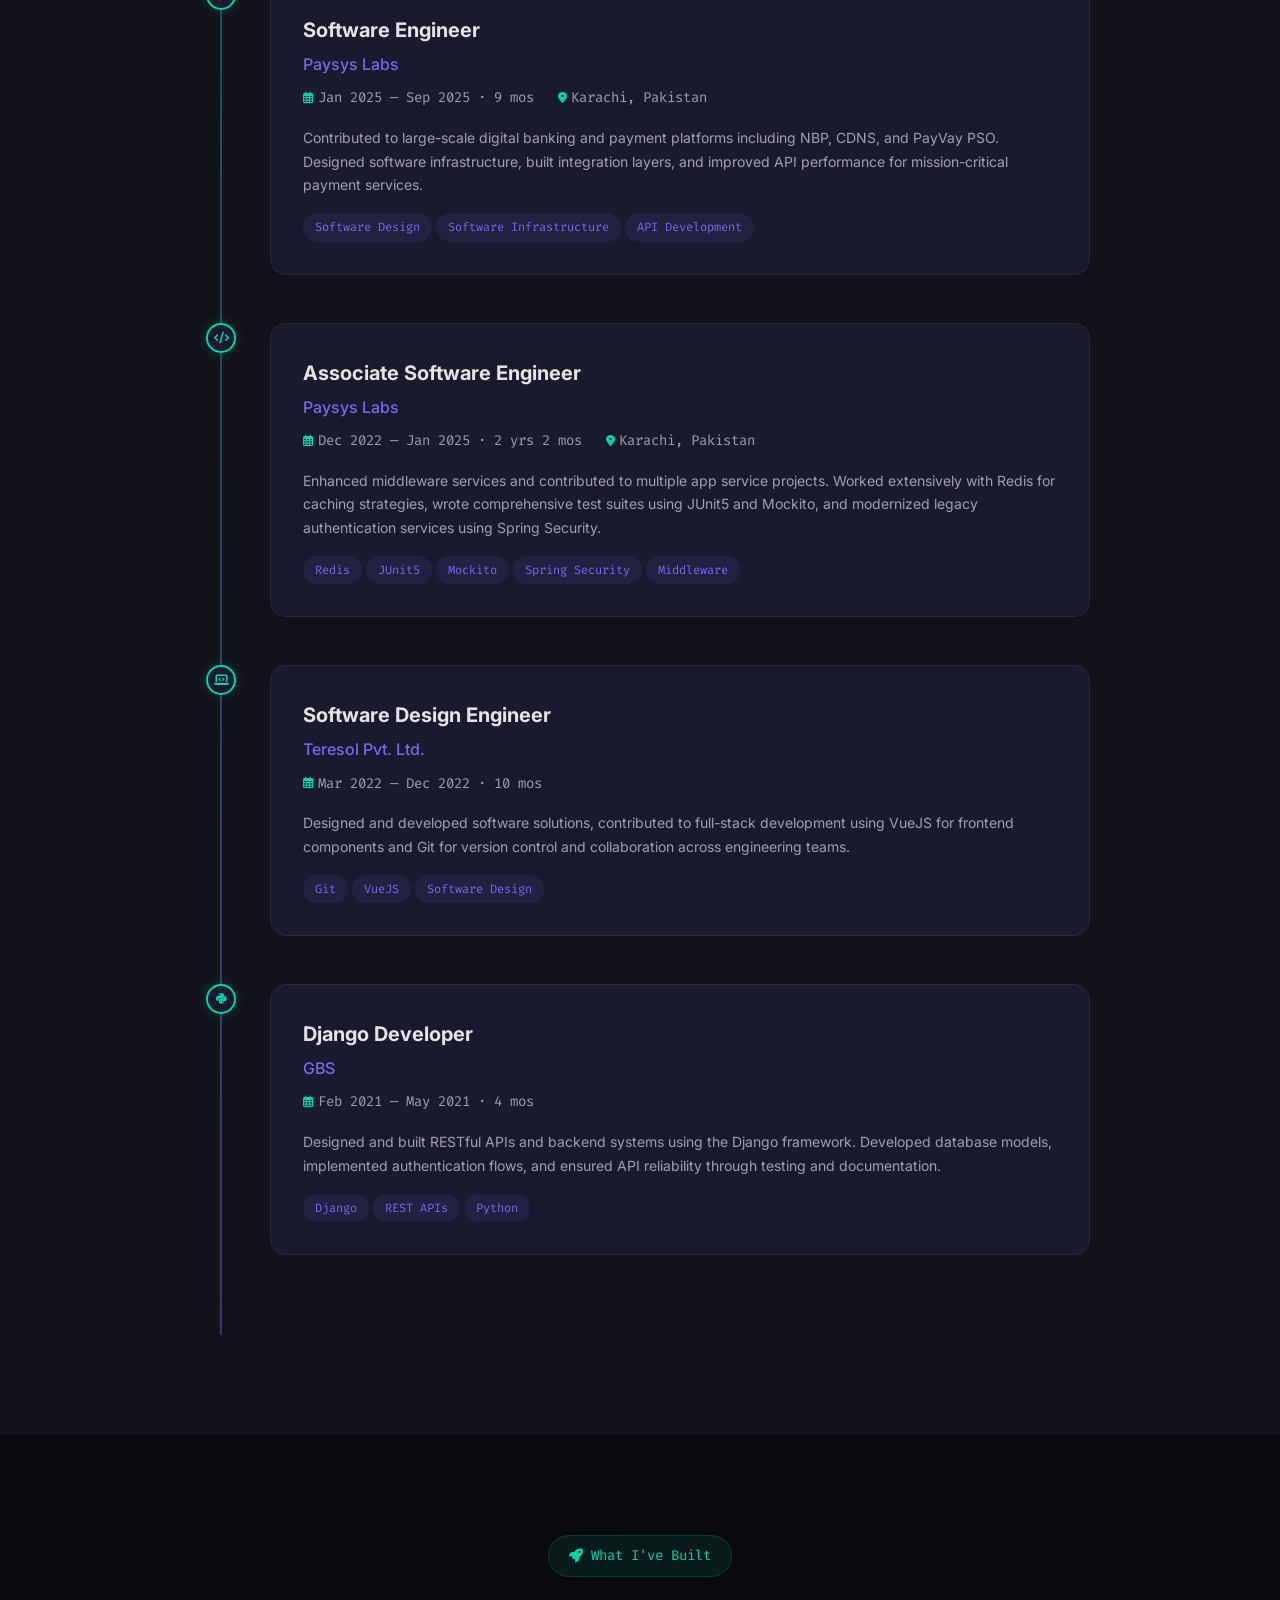
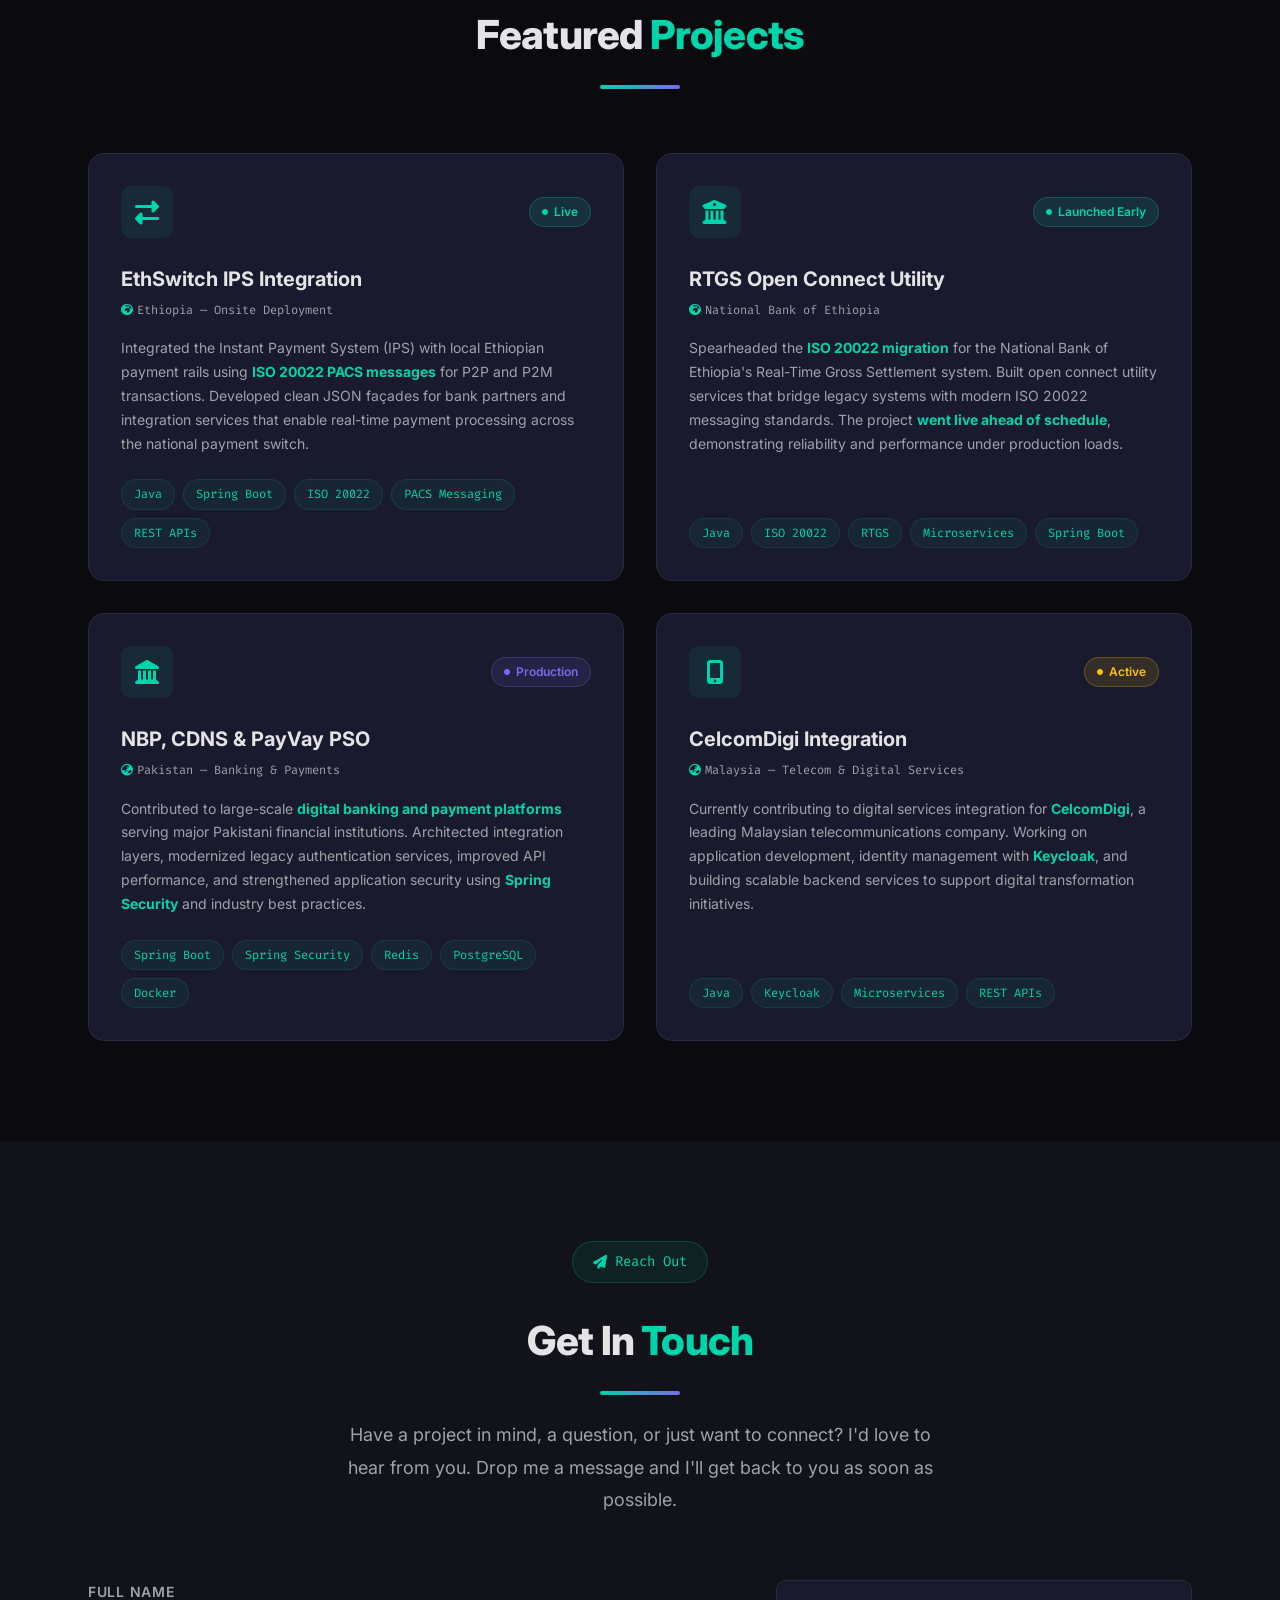
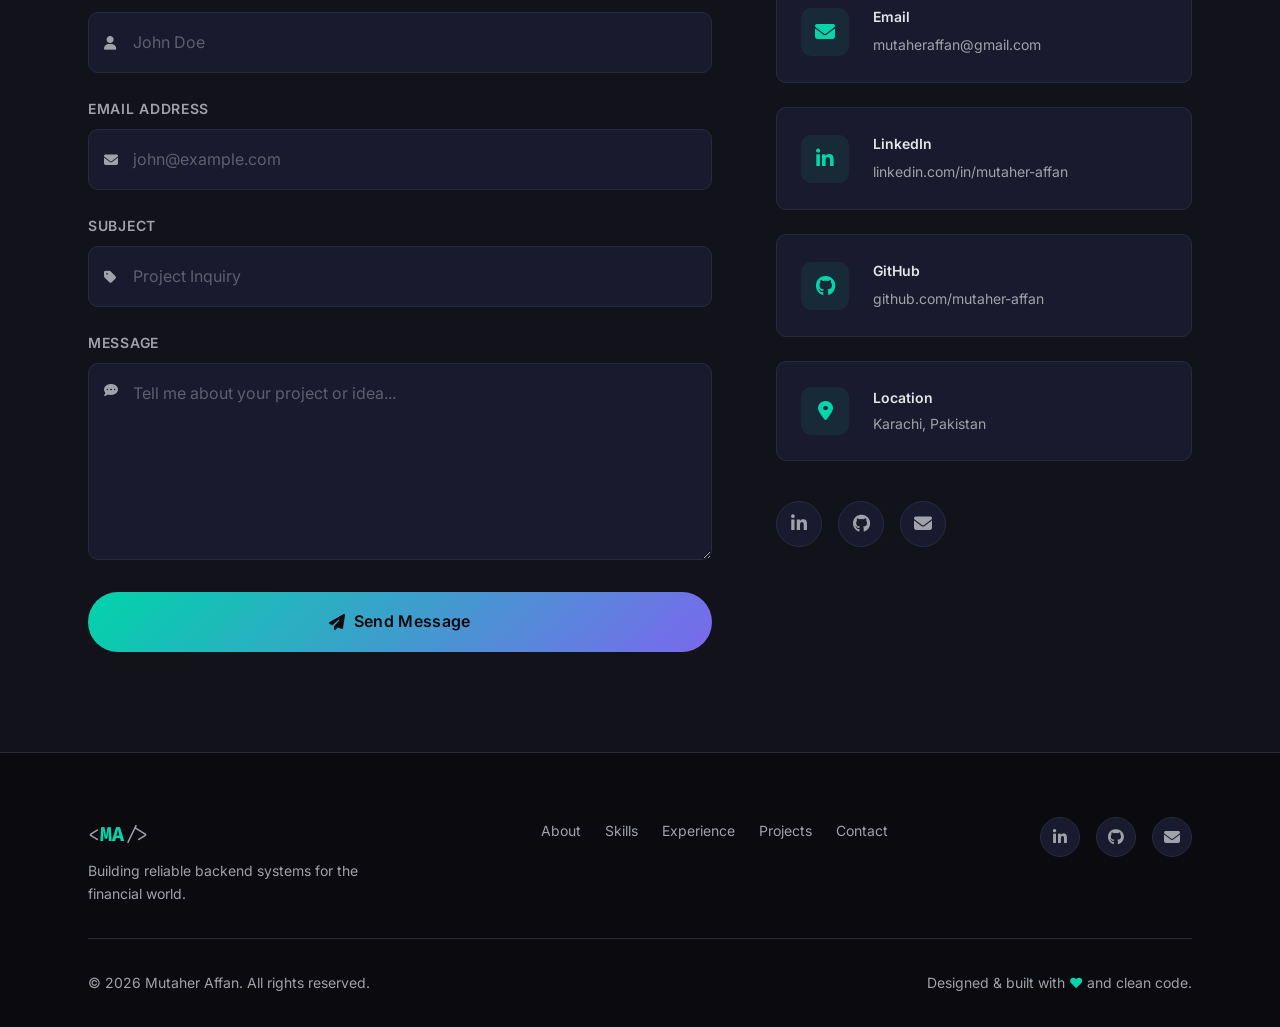
==== commit fc2c86da: "Add real resume PDF to documents and link in download button" ====
--- a/index.html
+++ b/index.html
@@ -288,8 +288,8 @@
             </div>
 
             <!-- Resume Download -->
-            <a href="documents/resume.pdf" class="btn btn-primary" aria-label="Download my resume" download>
-              <i class="fas fa-download" aria-hidden="true"></i> Download Resume
+            <a href="documents/resume.pdf" class="btn btn-primary" aria-label="Download my resume" download="Mutaher-Affan-Resume.pdf" target="_blank">
+              <i class="fas fa-file-download" aria-hidden="true"></i> Download Resume
             </a>
           </div>
 
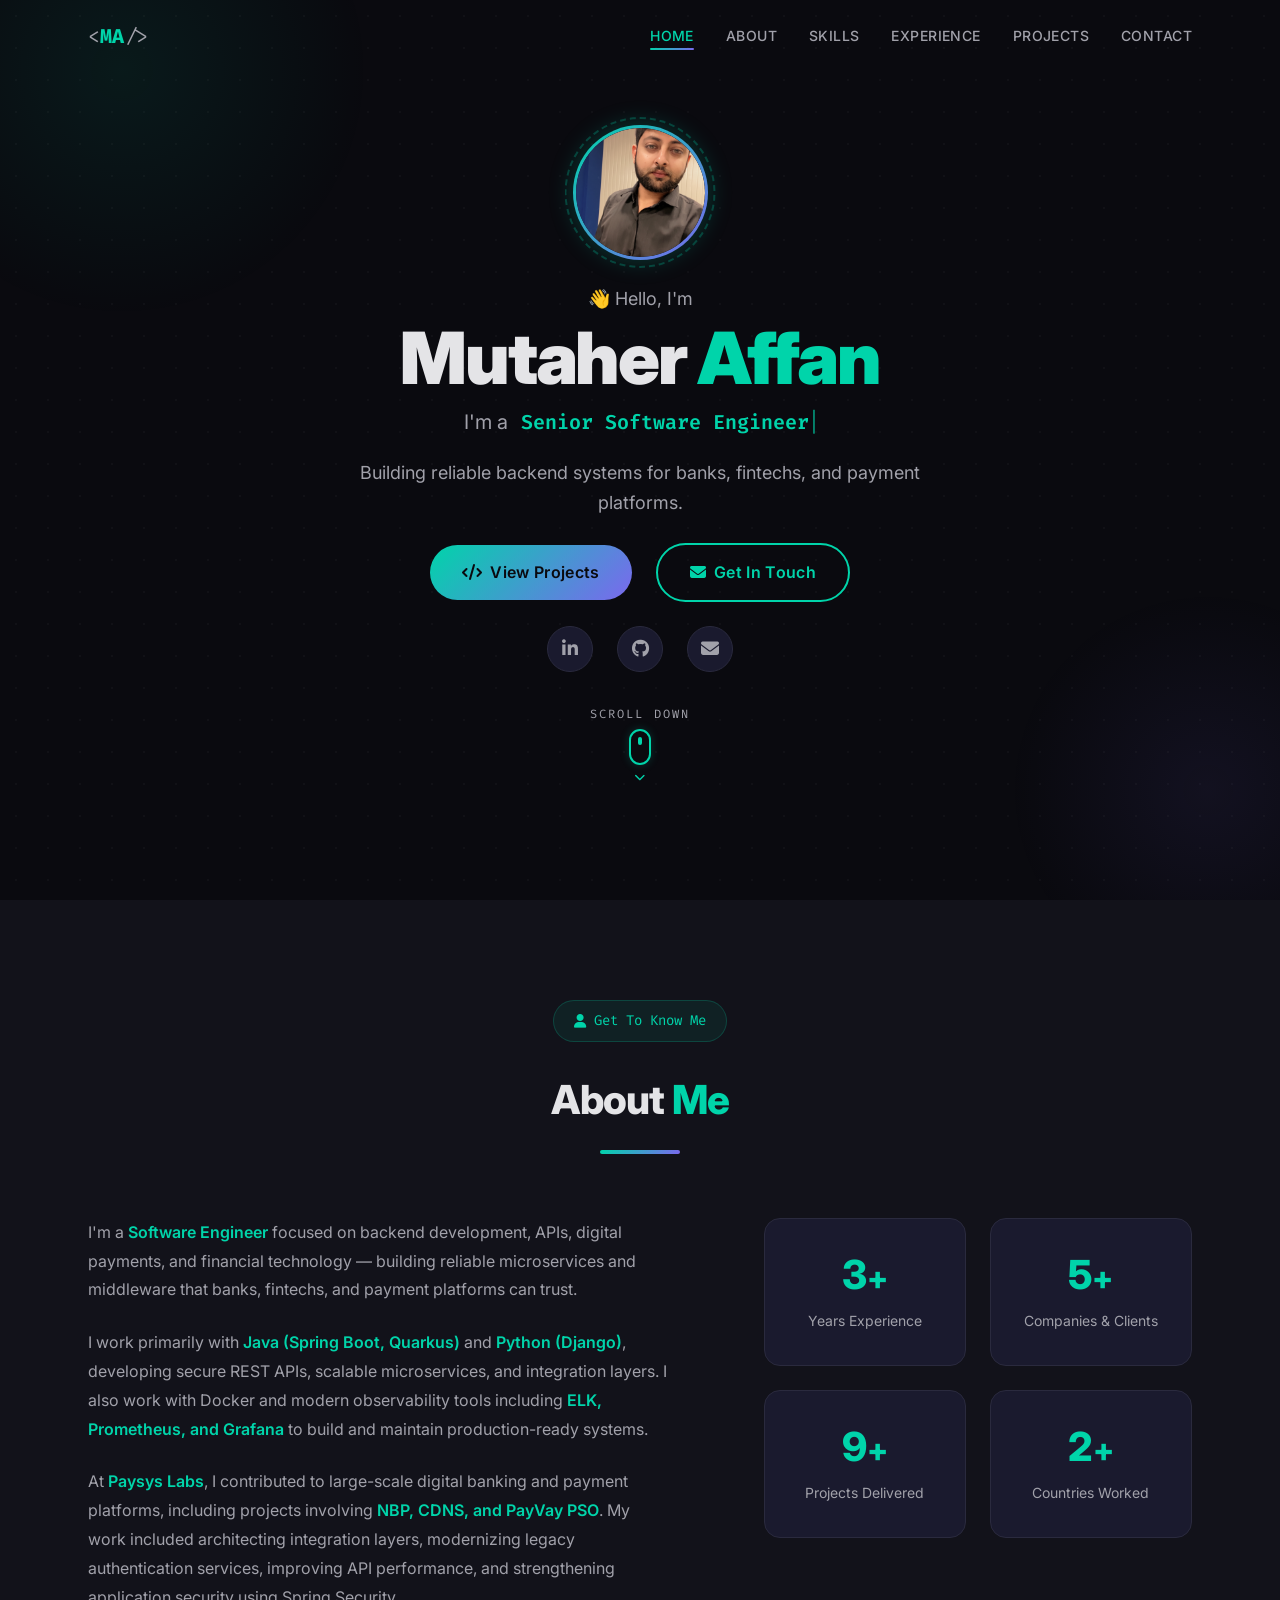
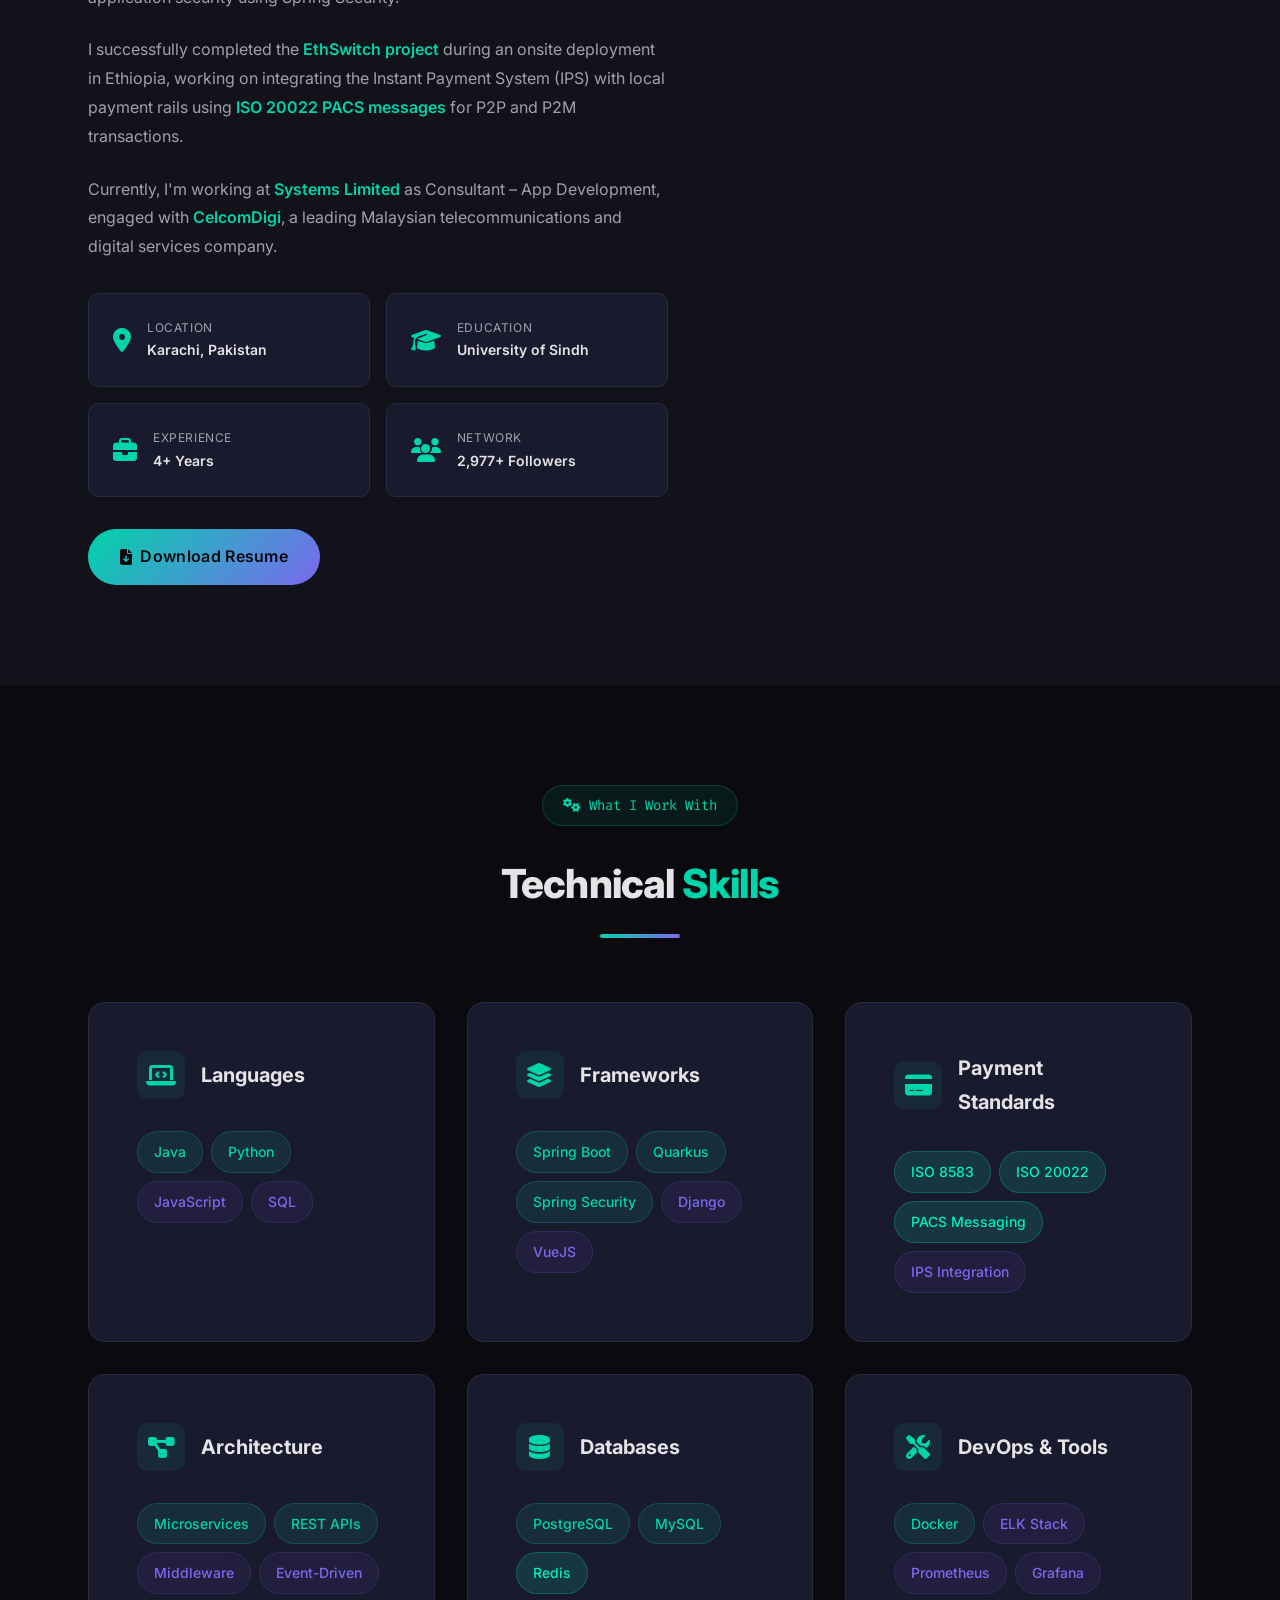
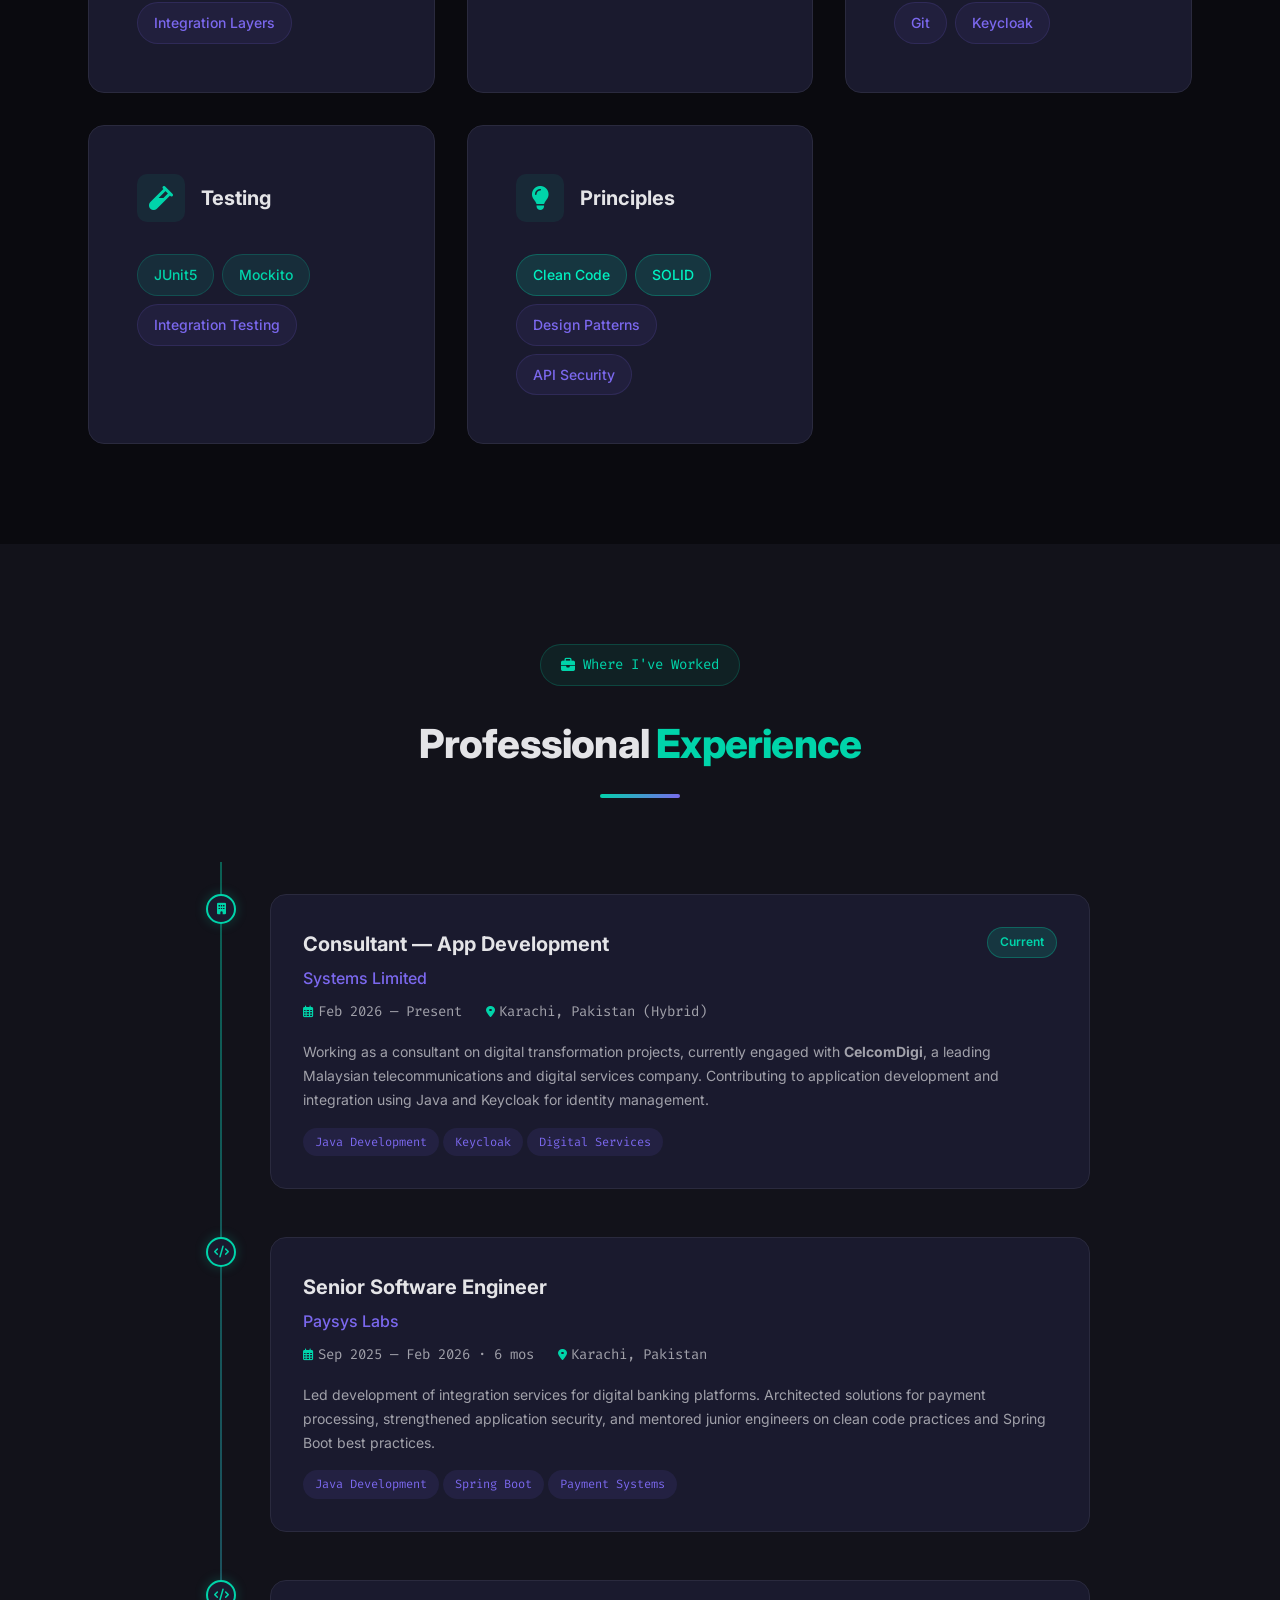
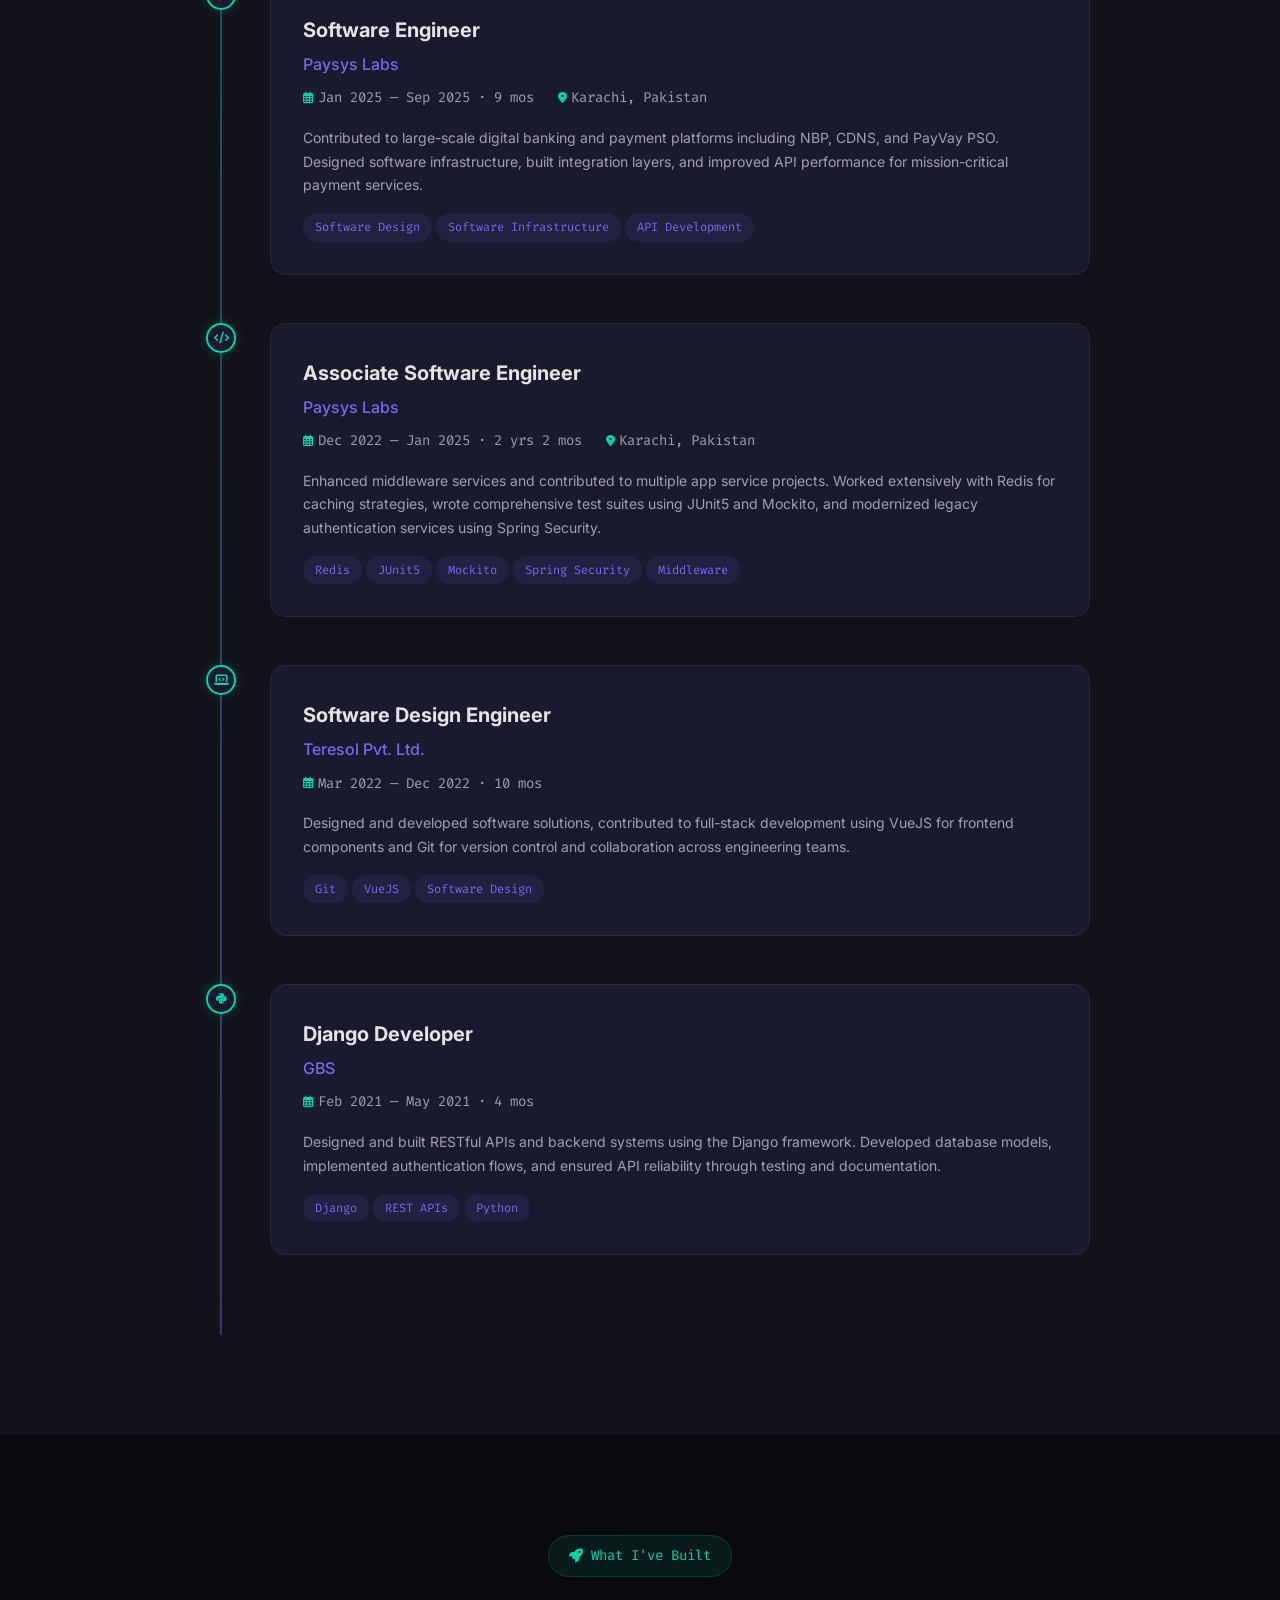
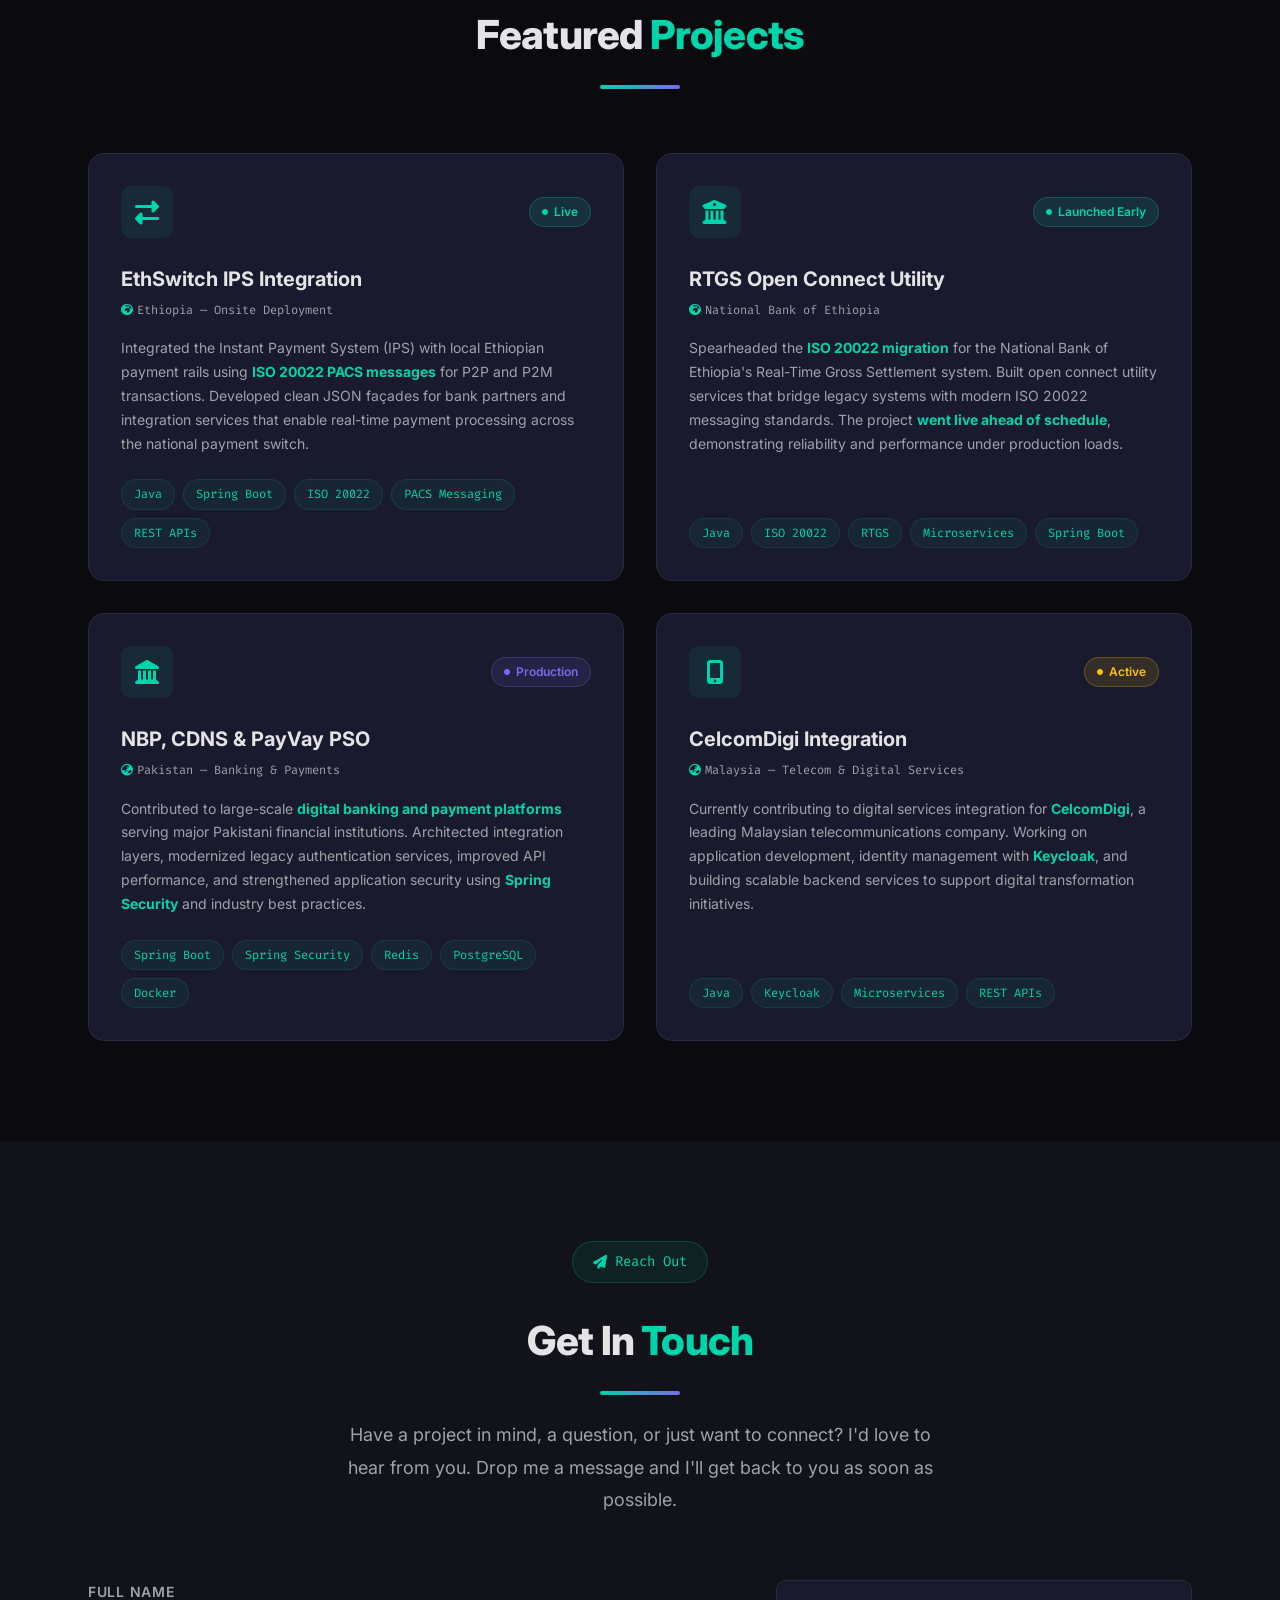
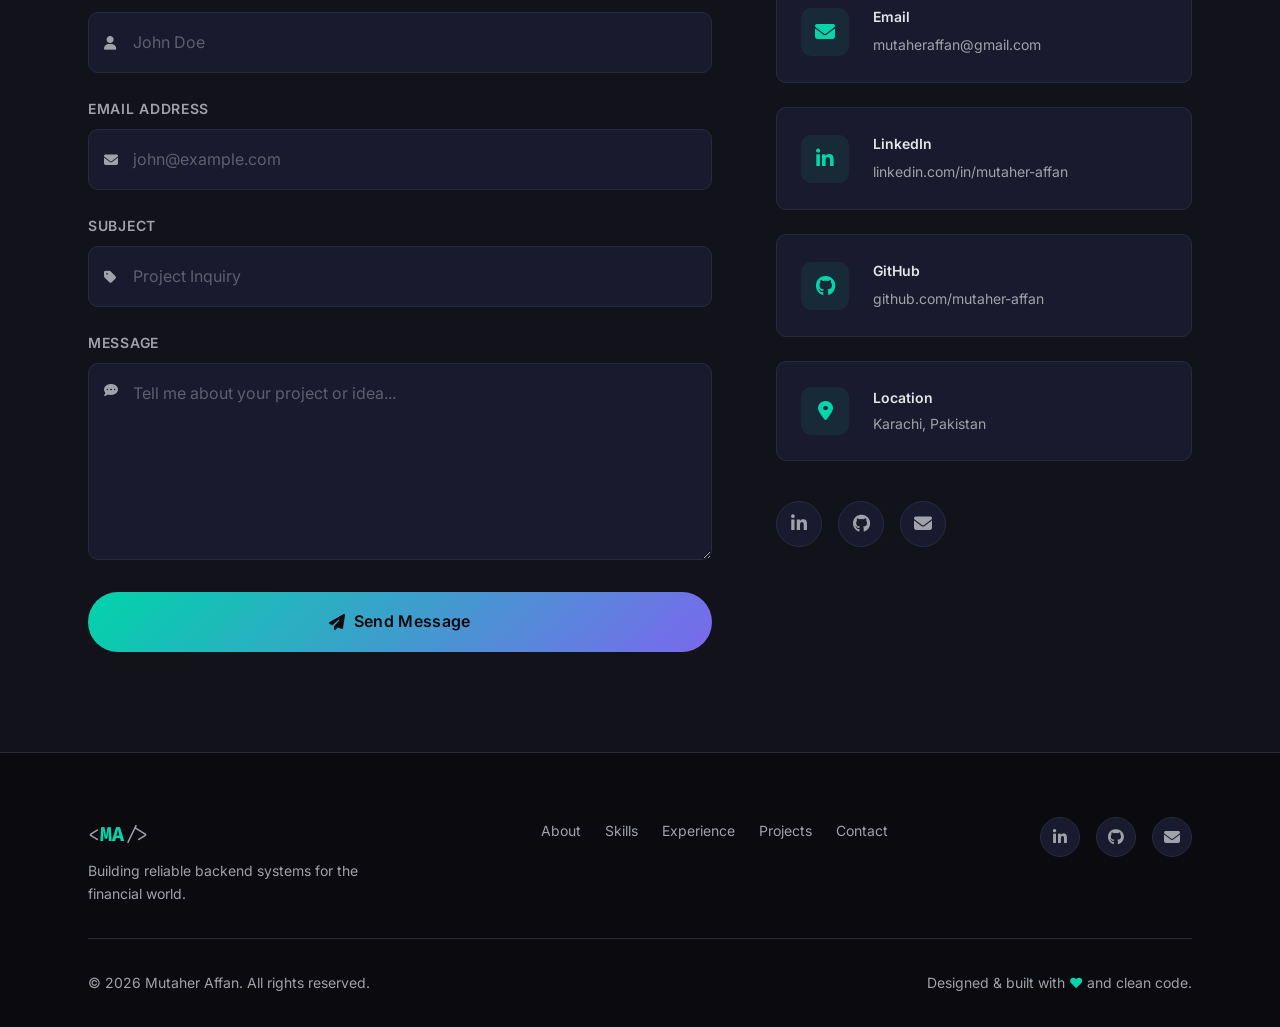
==== commit 3b52feaf: "Set canonical, OpenGraph, sitemap, and robots URLs to GitHub Pages" ====
--- a/index.html
+++ b/index.html
@@ -18,23 +18,23 @@
   <meta name="robots" content="index, follow">
   <meta name="language" content="English">
   <meta name="revisit-after" content="7 days">
-  <link rel="canonical" href="https://mutaheraffan.dev/">
+  <link rel="canonical" href="https://mutaheraffan.github.io/mutaher-affan-portfolio/">
 
   <!-- Open Graph / Facebook -->
   <meta property="og:type" content="website">
-  <meta property="og:url" content="https://mutaheraffan.dev/">
+  <meta property="og:url" content="https://mutaheraffan.github.io/mutaher-affan-portfolio/">
   <meta property="og:title" content="Mutaher Affan | Senior Software Engineer | FinTech &amp; Digital Payments">
   <meta property="og:description" content="Mutaher Affan — Senior Software Engineer specializing in Java, Spring Boot, FinTech, ISO 8583, ISO 20022, and Digital Payments. Building reliable backend systems for banks and payment platforms.">
-  <meta property="og:image" content="https://mutaheraffan.dev/images/og-preview.png">
+  <meta property="og:image" content="https://mutaheraffan.github.io/mutaher-affan-portfolio/images/og-preview.png">
   <meta property="og:locale" content="en_US">
   <meta property="og:site_name" content="Mutaher Affan — Portfolio">
 
   <!-- Twitter Card -->
   <meta name="twitter:card" content="summary_large_image">
-  <meta name="twitter:url" content="https://mutaheraffan.dev/">
+  <meta name="twitter:url" content="https://mutaheraffan.github.io/mutaher-affan-portfolio/">
   <meta name="twitter:title" content="Mutaher Affan | Senior Software Engineer | FinTech &amp; Digital Payments">
   <meta name="twitter:description" content="Mutaher Affan — Senior Software Engineer specializing in Java, Spring Boot, FinTech, ISO 8583, ISO 20022, and Digital Payments. Building reliable backend systems for banks and payment platforms.">
-  <meta name="twitter:image" content="https://mutaheraffan.dev/images/og-preview.png">
+  <meta name="twitter:image" content="https://mutaheraffan.github.io/mutaher-affan-portfolio/images/og-preview.png">
 
   <!-- Favicon -->
   <link rel="icon" type="image/png" sizes="32x32" href="images/favicon-32x32.png">
@@ -64,8 +64,8 @@
     "familyName": "Affan",
     "jobTitle": "Senior Software Engineer",
     "description": "Senior Software Engineer specializing in Java, Spring Boot, FinTech, ISO 8583, ISO 20022, and Digital Payments. Building reliable backend systems for banks and payment platforms.",
-    "url": "https://mutaheraffan.dev",
-    "image": "https://mutaheraffan.dev/images/profile.jpg",
+    "url": "https://mutaheraffan.github.io/mutaher-affan-portfolio/",
+    "image": "https://mutaheraffan.github.io/mutaher-affan-portfolio/images/profile.jpg",
     "email": "mailto:mutaheraffan@gmail.com",
     "address": {
       "@type": "PostalAddress",
@@ -789,7 +789,7 @@
 
           <!-- Contact Form -->
           <div class="contact-form-wrapper">
-            <form id="contact-form" class="contact-form" action="https://formspree.io/f/your-form-id" method="POST" aria-label="Contact form">
+            <form id="contact-form" class="contact-form" action="https://formspree.io/f/xppqbzwn" method="POST" aria-label="Contact form">
               <div class="form-group">
                 <label for="contact-name" class="form-label">Full Name</label>
                 <div class="input-wrapper">
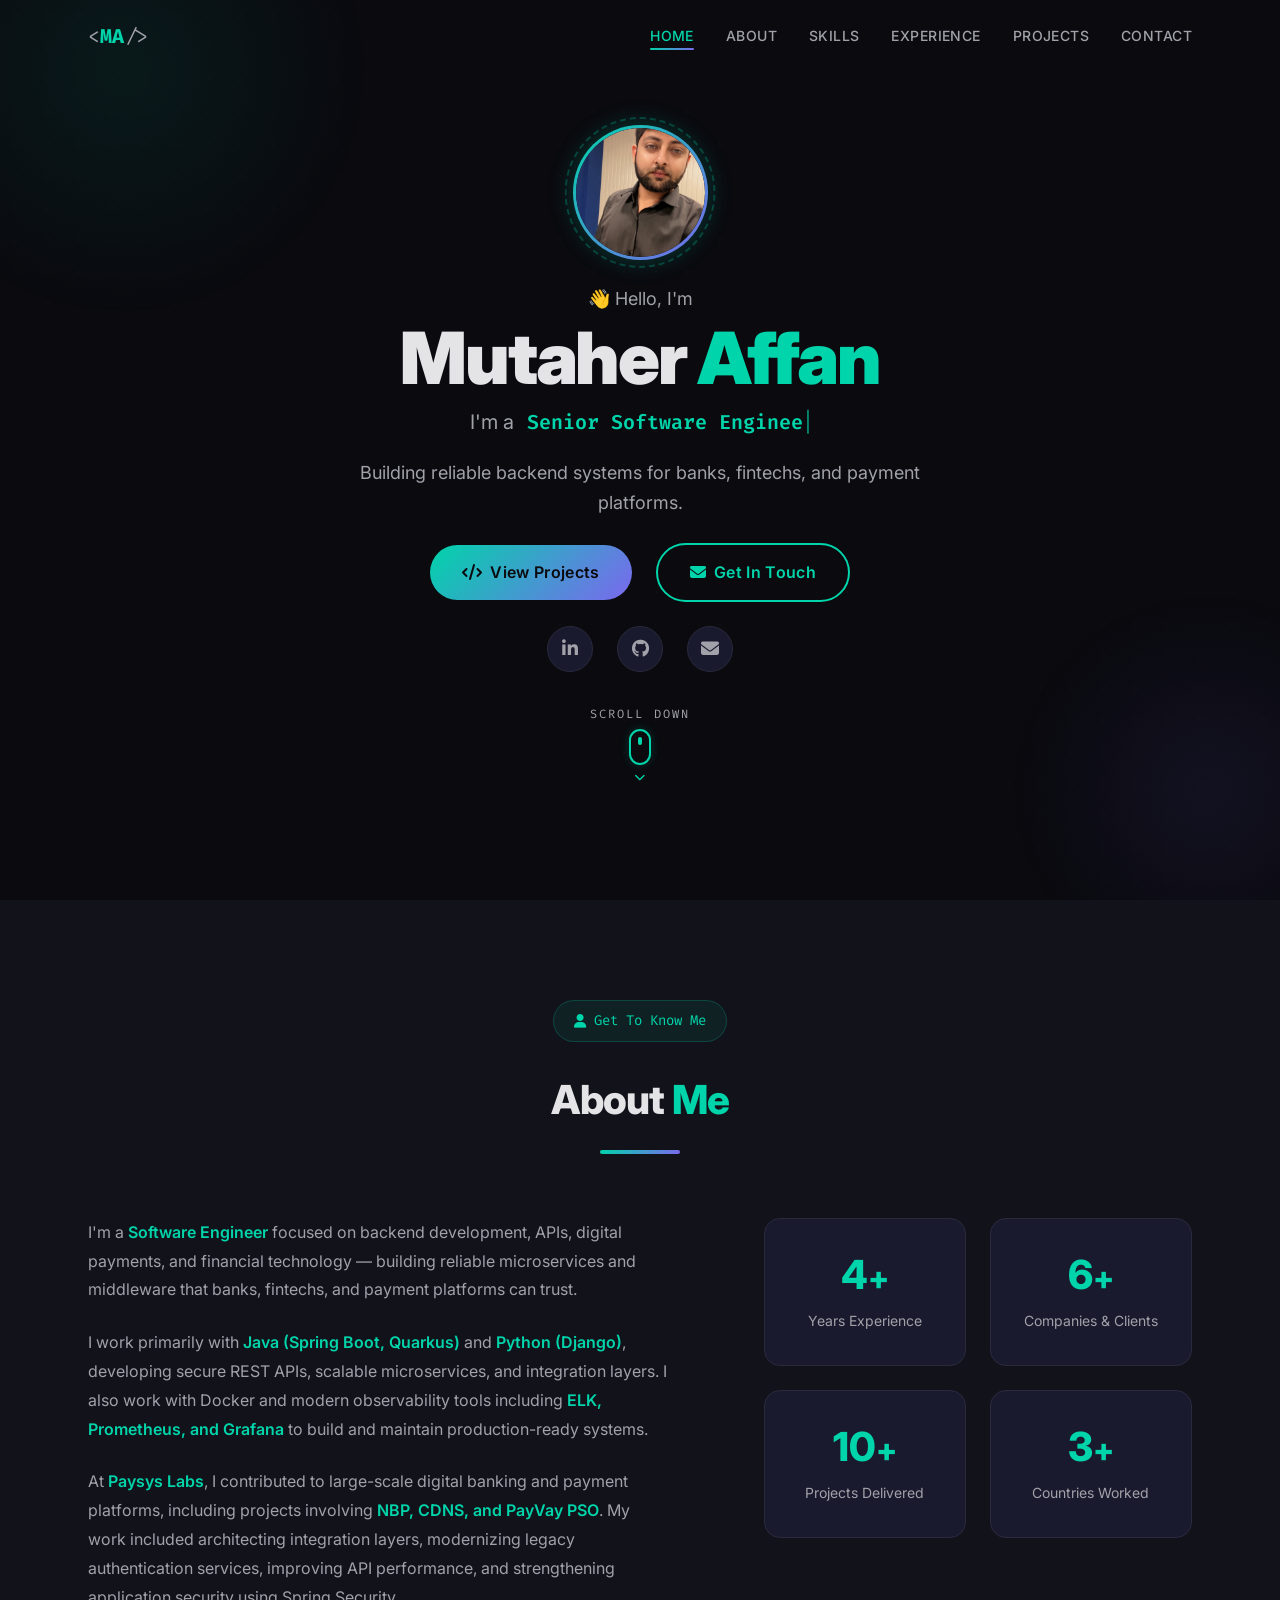
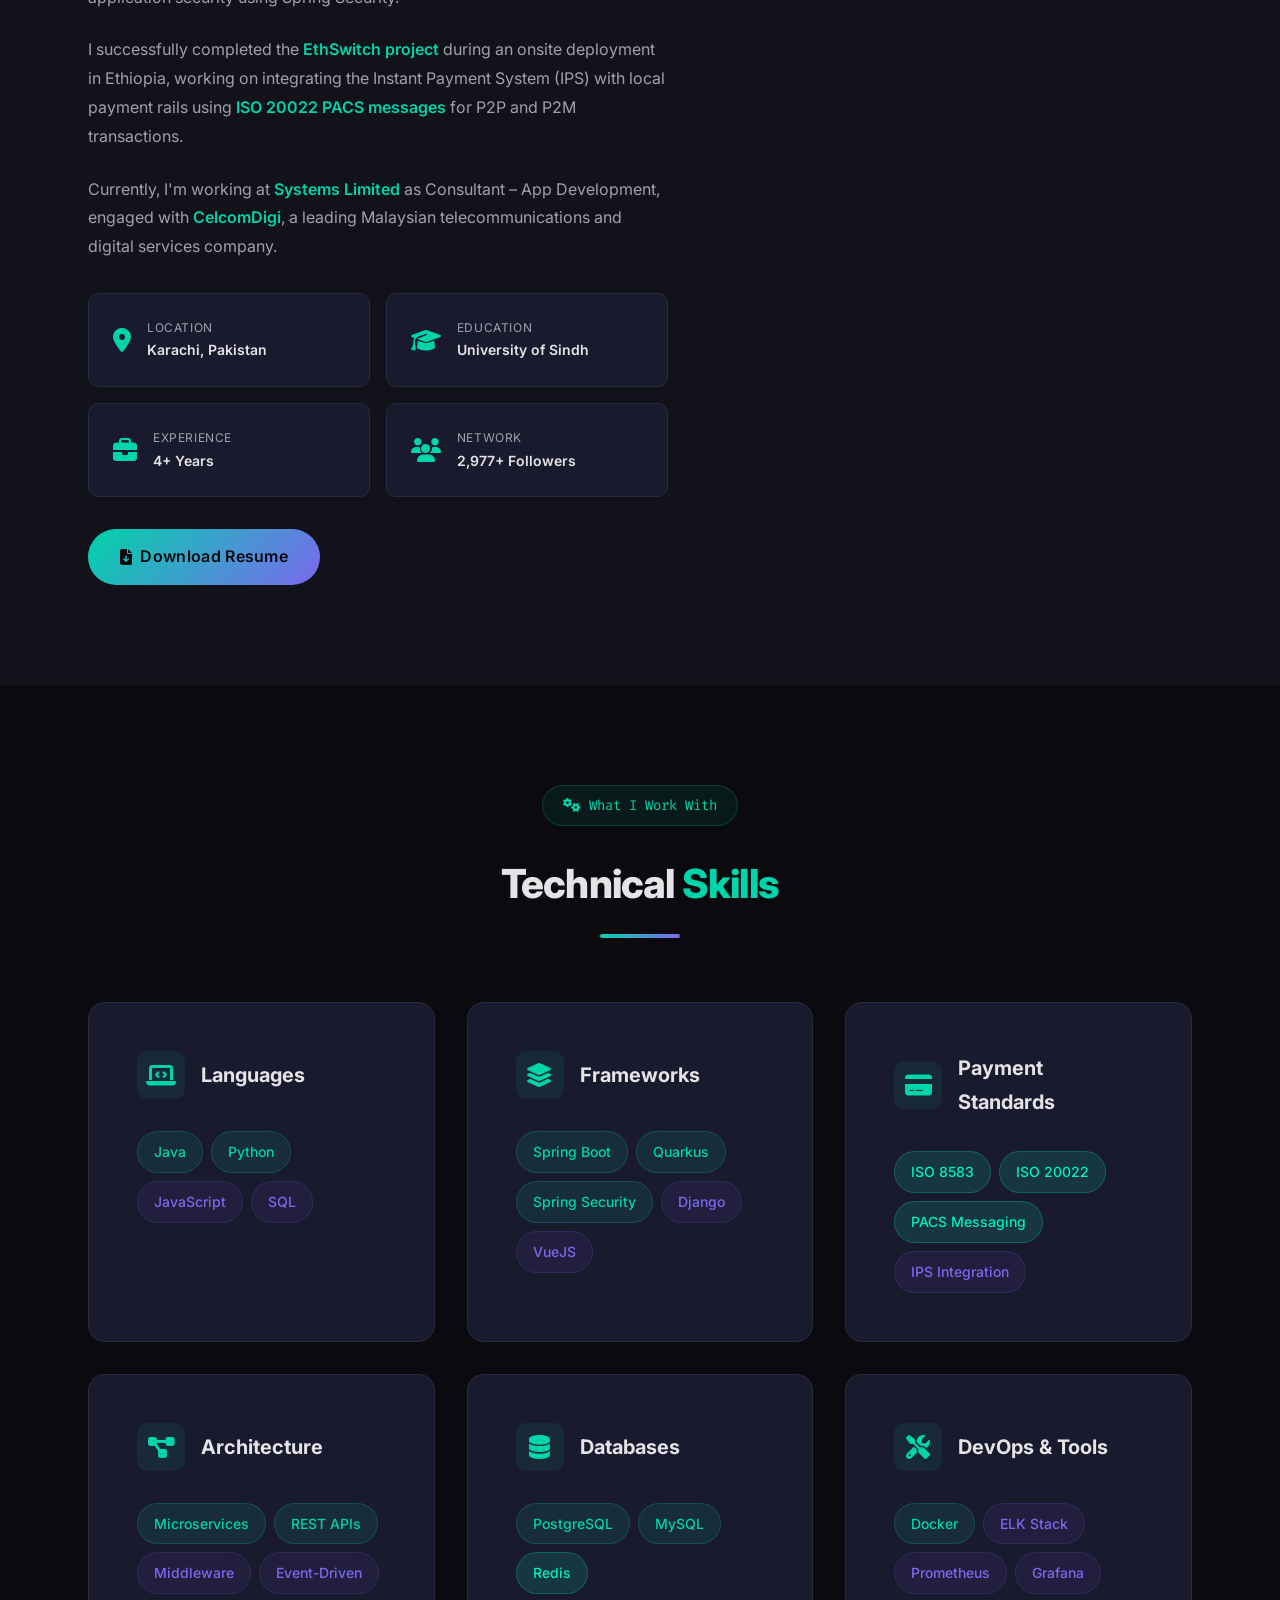
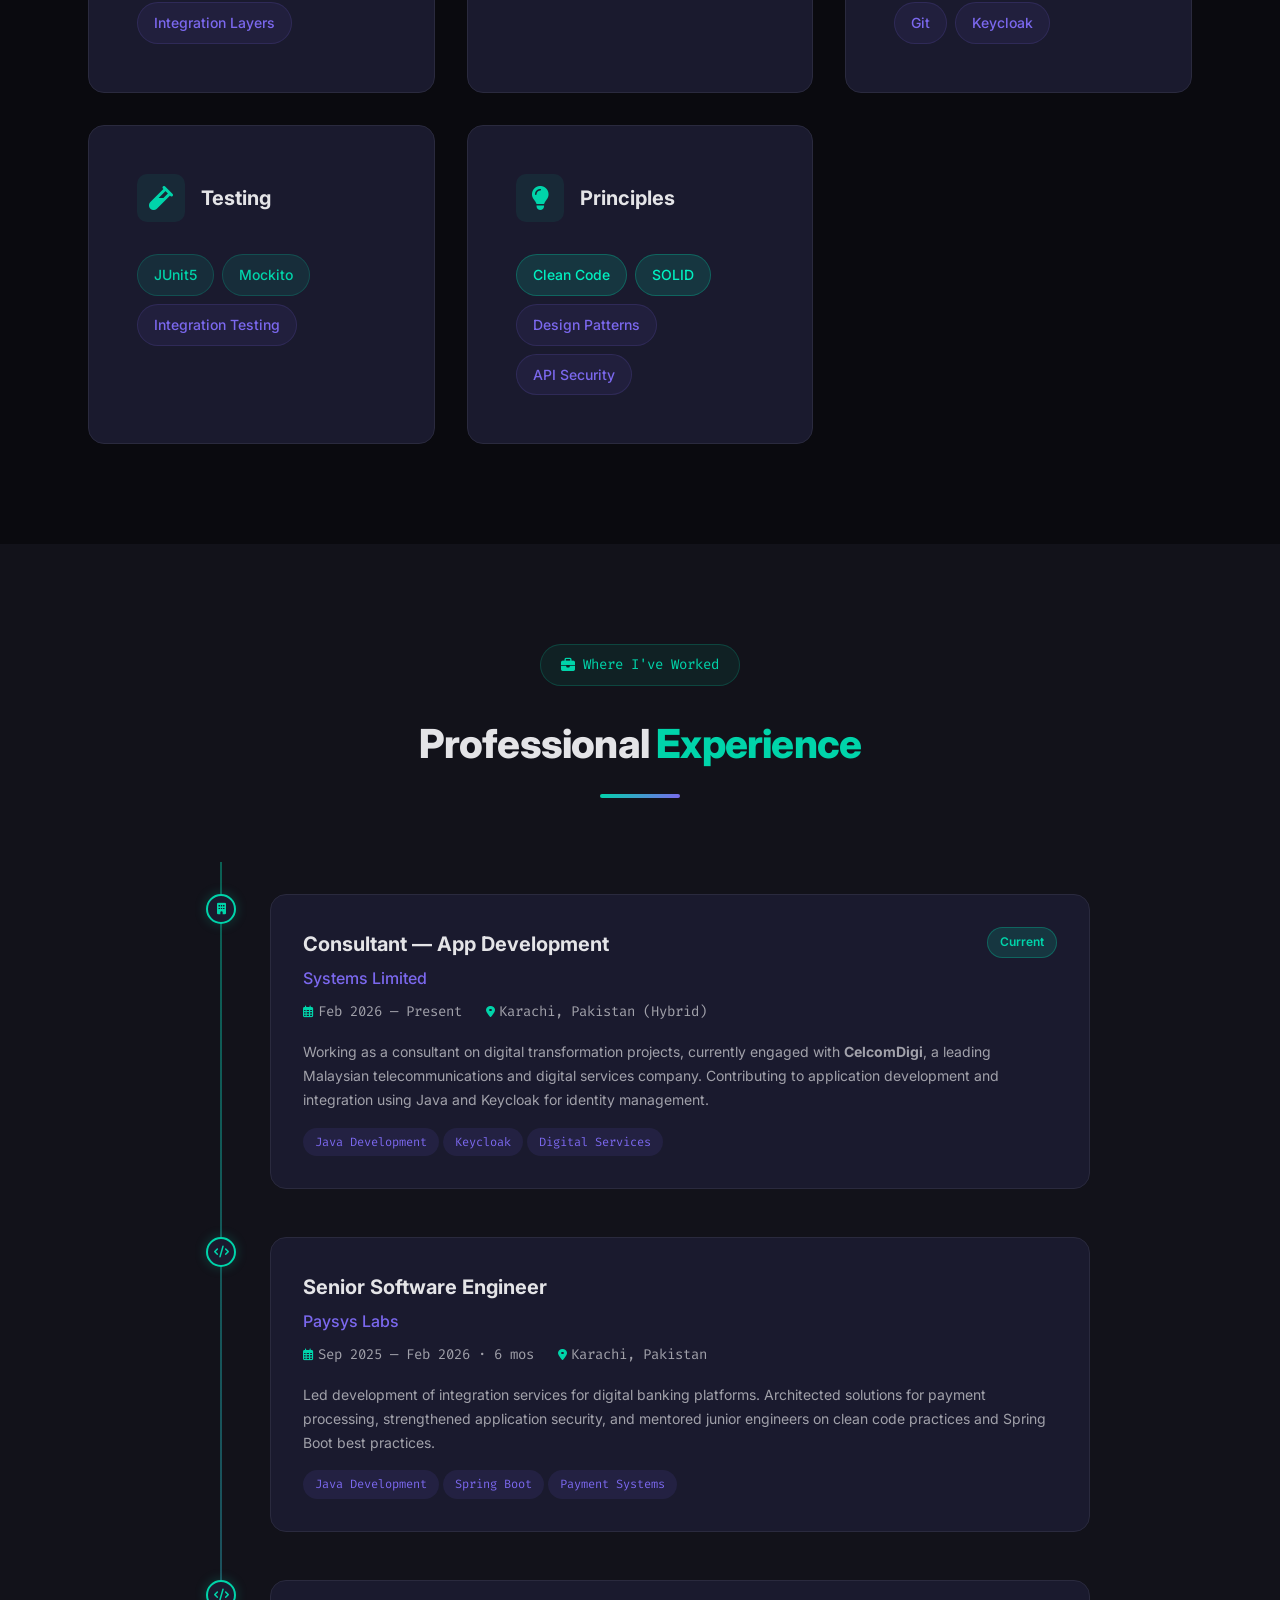
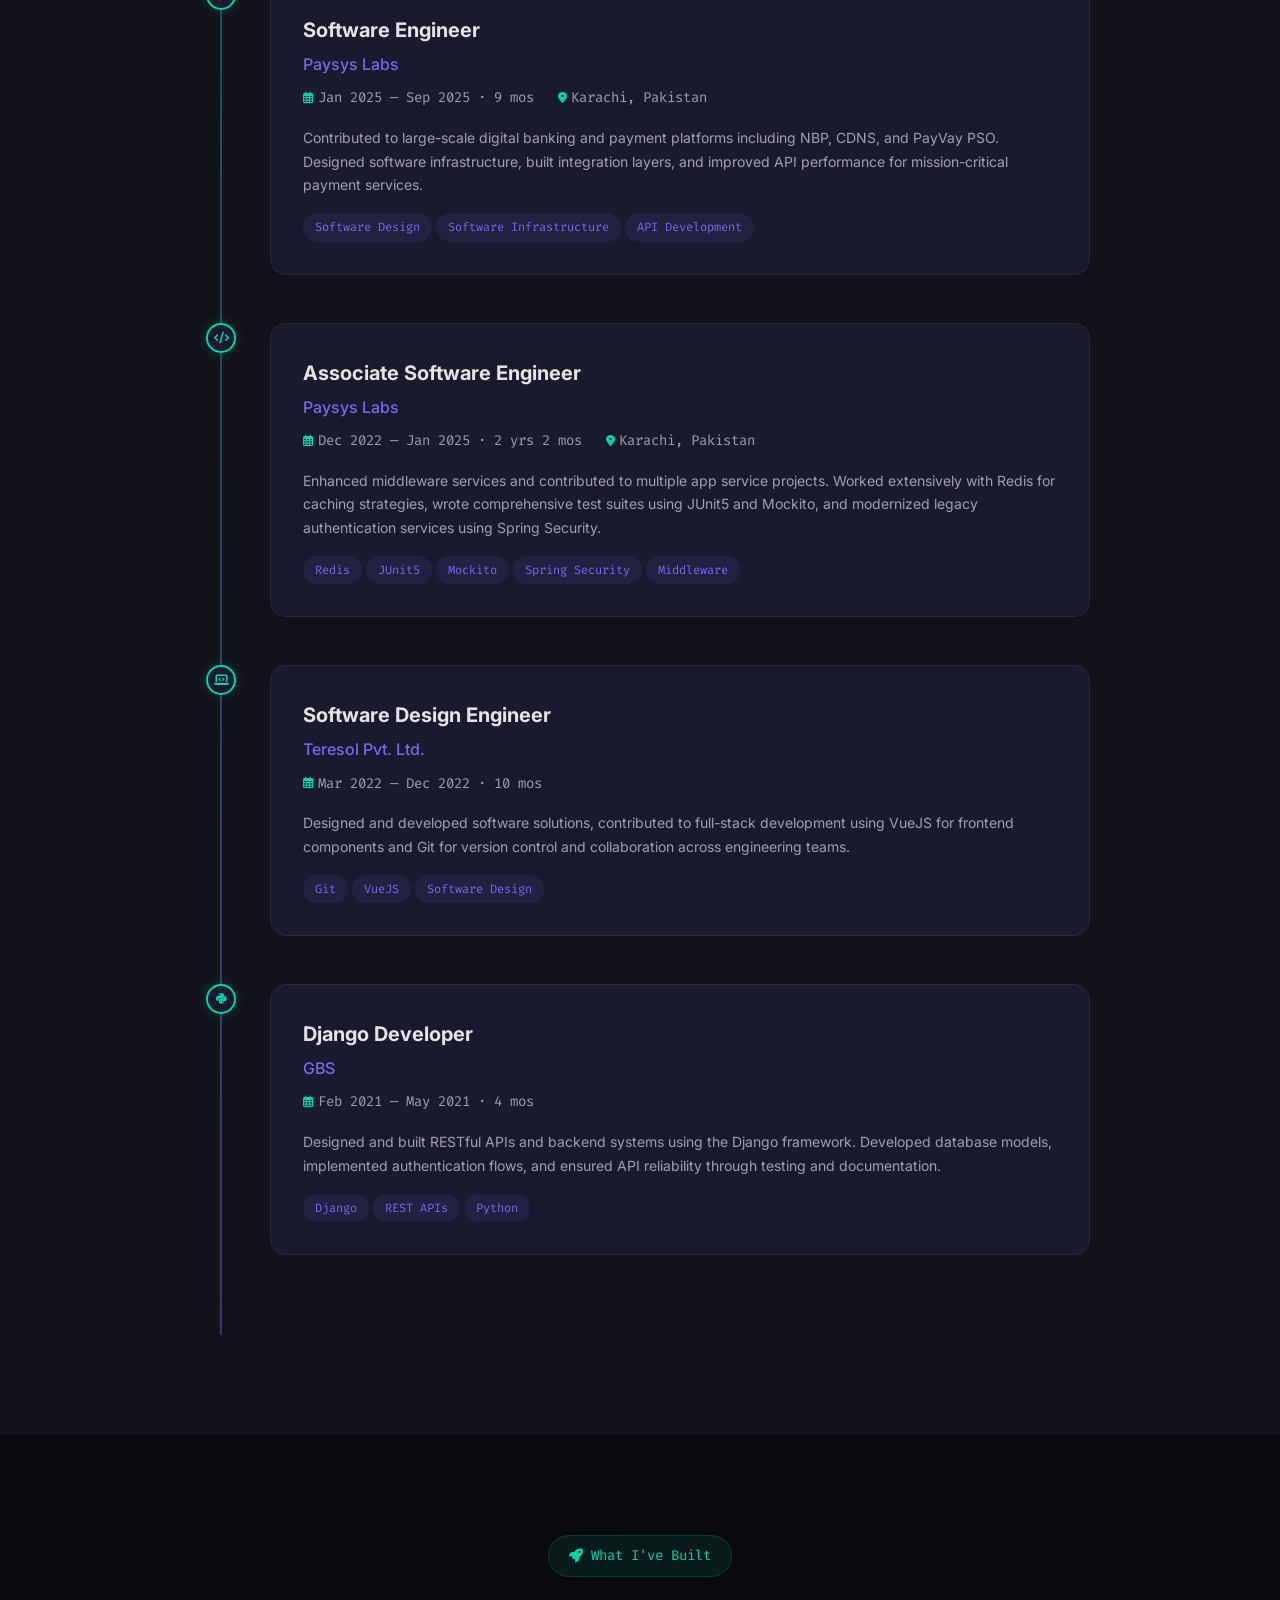
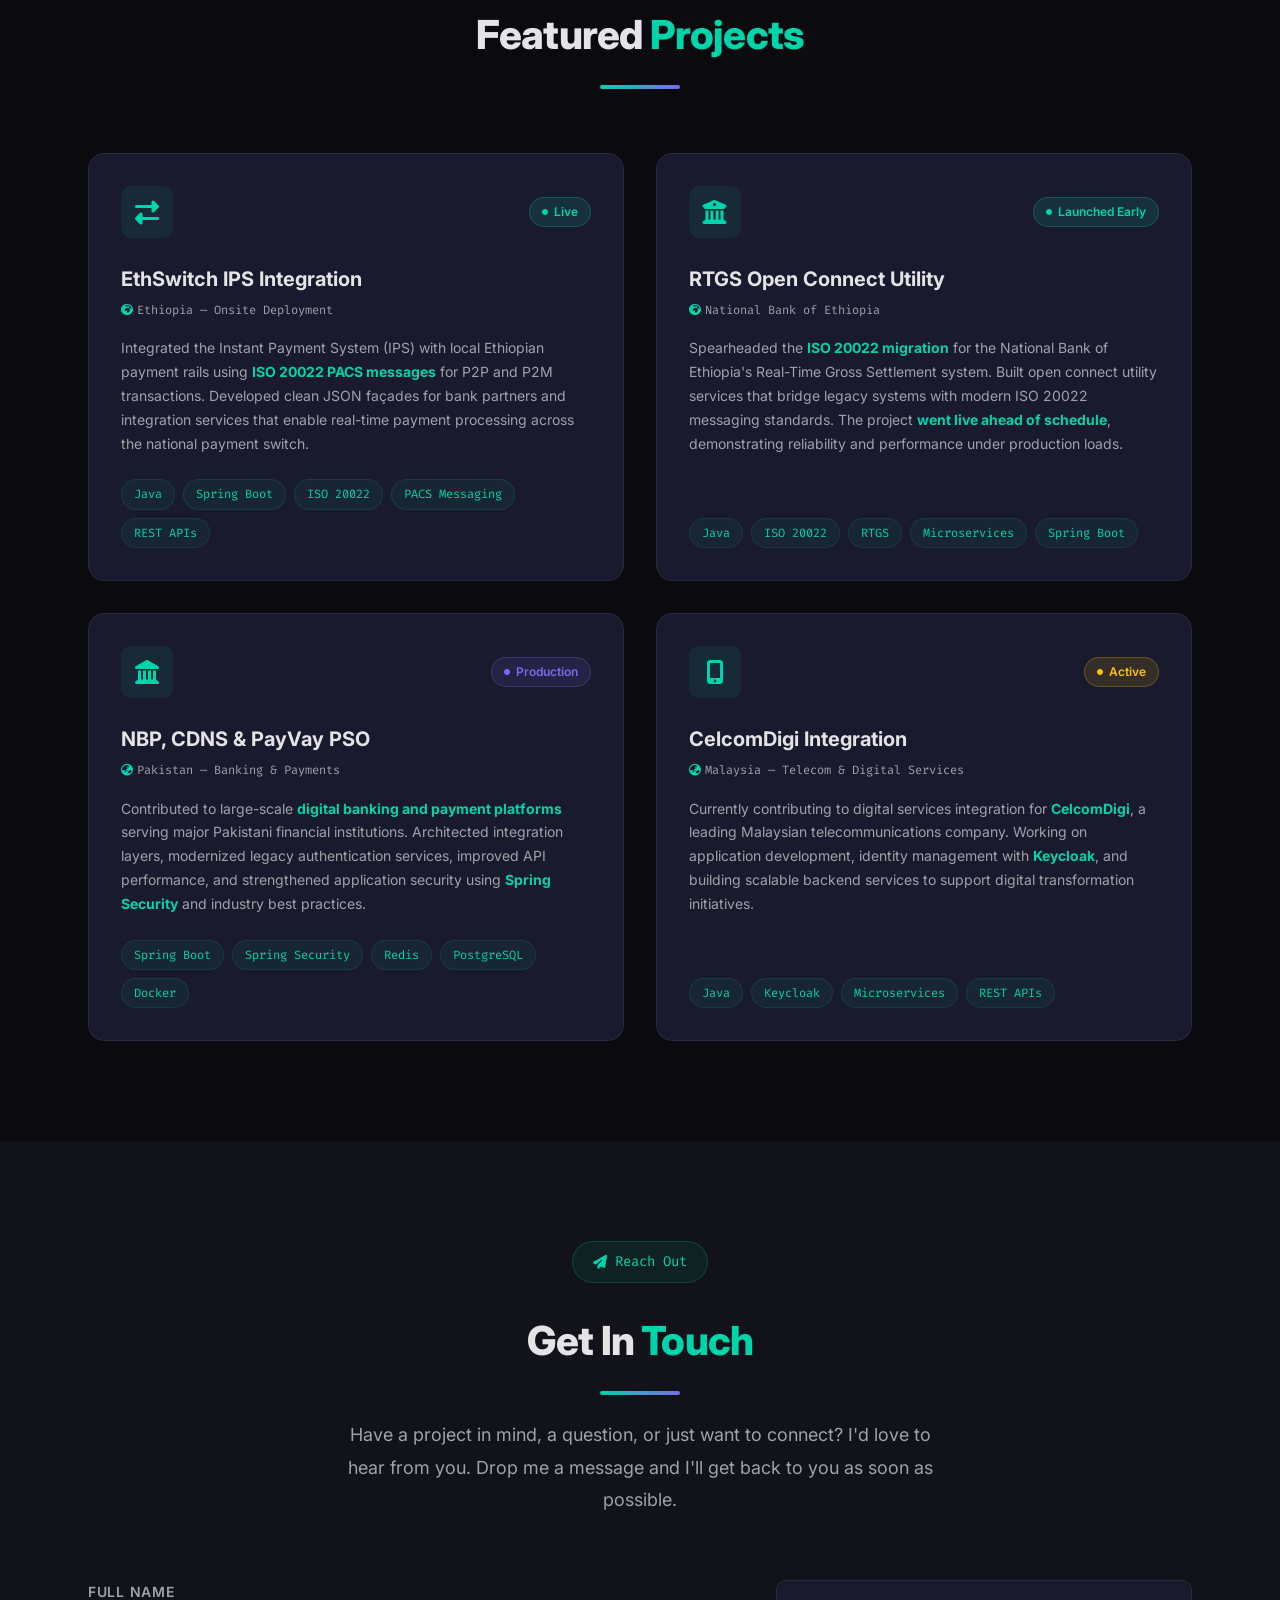
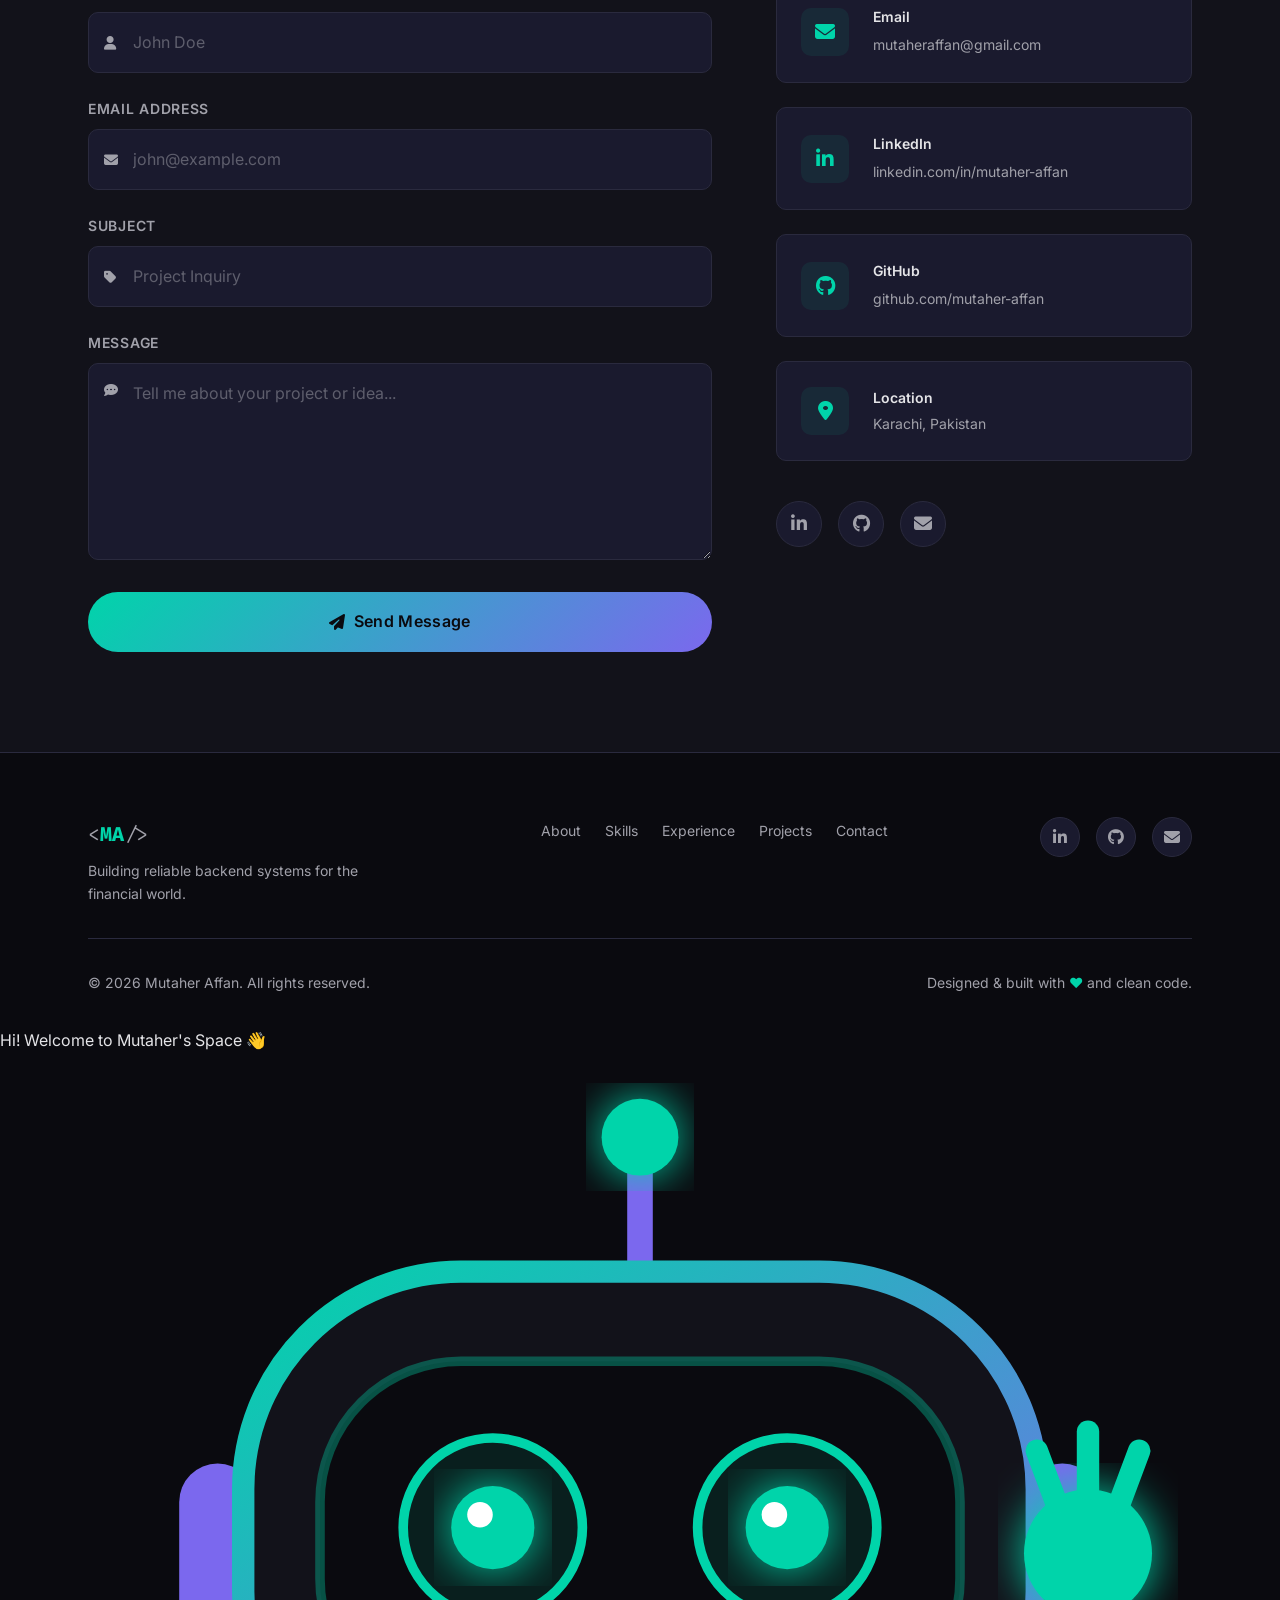
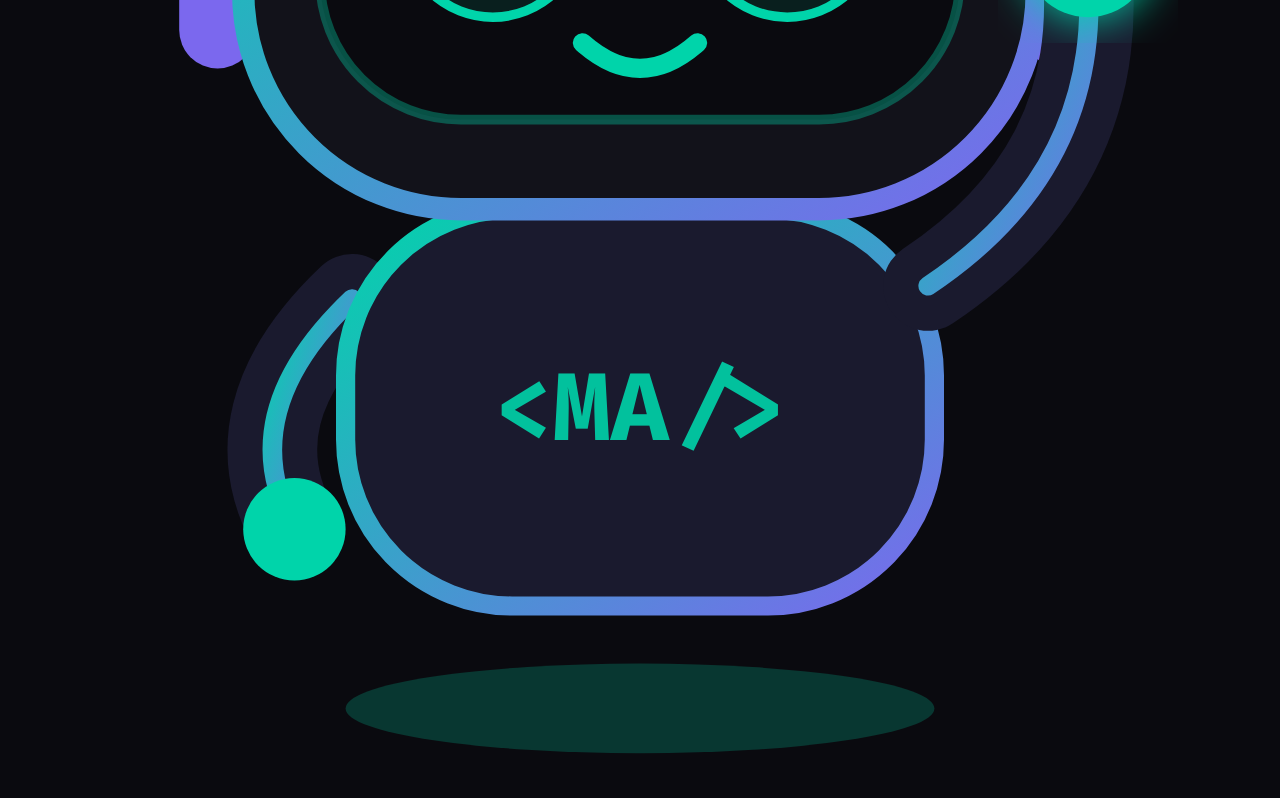
==== commit cc1f4950: "Update index.html" ====
--- a/index.html
+++ b/index.html
@@ -955,6 +955,88 @@
   </footer>
 
   <!-- ============================
+       INTERACTIVE FINTECH CHARACTER
+       ============================ -->
+  <div id="cyber-mascot" class="cyber-mascot" role="button" tabindex="0" aria-label="Interactive developer assistant — click to wave">
+    <div class="mascot-speech" id="mascot-speech">Hi! Welcome to Mutaher's Space 👋</div>
+    <svg class="mascot-svg" viewBox="0 0 200 210" xmlns="http://www.w3.org/2000/svg" aria-hidden="true">
+      <defs>
+        <linearGradient id="mascotGrad" x1="0%" y1="0%" x2="100%" y2="100%">
+          <stop offset="0%" stop-color="#00d4aa" />
+          <stop offset="100%" stop-color="#7b68ee" />
+        </linearGradient>
+        <filter id="neonGlow" x="-20%" y="-20%" width="140%" height="140%">
+          <feGaussianBlur stdDeviation="3.5" result="blur" />
+          <feComposite in="SourceGraphic" in2="blur" operator="over" />
+        </filter>
+      </defs>
+
+      <!-- Floating Shadow Platform -->
+      <ellipse class="mascot-shadow" cx="100" cy="196" rx="46" ry="7" fill="rgba(0, 212, 170, 0.22)" />
+
+      <!-- Left Arm (Resting) -->
+      <path d="M 55 132 Q 36 150 46 168" stroke="#1a1a2e" stroke-width="14" stroke-linecap="round" fill="none" />
+      <path d="M 55 132 Q 36 150 46 168" stroke="url(#mascotGrad)" stroke-width="3" stroke-linecap="round" fill="none" />
+      <circle cx="46" cy="168" r="8" fill="#00d4aa" />
+
+      <!-- Torso / Hoodie -->
+      <rect x="54" y="118" width="92" height="62" rx="26" fill="#1a1a2e" stroke="url(#mascotGrad)" stroke-width="3" />
+      <!-- Chest Code Emblem (< />) -->
+      <text x="100" y="154" font-family="Fira Code, monospace" font-size="15" font-weight="700" fill="#00d4aa" text-anchor="middle" opacity="0.9">&lt;MA/&gt;</text>
+
+      <!-- Head Group (Tilts & tracks cursor slightly) -->
+      <g id="mascot-head" class="mascot-head">
+        <!-- Antenna -->
+        <line x1="100" y1="36" x2="100" y2="16" stroke="#7b68ee" stroke-width="4" stroke-linecap="round" />
+        <circle class="mascot-antenna-tip" cx="100" cy="13" r="6" fill="#00d4aa" filter="url(#neonGlow)" />
+
+        <!-- Ears / Headphones -->
+        <rect x="28" y="64" width="12" height="32" rx="6" fill="#7b68ee" />
+        <rect x="160" y="64" width="12" height="32" rx="6" fill="#7b68ee" />
+
+        <!-- Head Outer -->
+        <rect x="38" y="34" width="124" height="84" rx="34" fill="#12121a" stroke="url(#mascotGrad)" stroke-width="3.5" />
+
+        <!-- Face Visor Screen -->
+        <rect x="50" y="48" width="100" height="56" rx="22" fill="#0a0a0f" stroke="rgba(0, 212, 170, 0.35)" stroke-width="1.5" />
+
+        <!-- Eyes Container -->
+        <g class="mascot-eyes">
+          <!-- Left Eye Socket -->
+          <circle cx="77" cy="74" r="14" fill="rgba(0, 212, 170, 0.1)" stroke="#00d4aa" stroke-width="1.5" />
+          <!-- Right Eye Socket -->
+          <circle cx="123" cy="74" r="14" fill="rgba(0, 212, 170, 0.1)" stroke="#00d4aa" stroke-width="1.5" />
+
+          <!-- Moving Pupils (Tracked by JS) -->
+          <g id="mascot-pupils">
+            <circle cx="77" cy="74" r="6.5" fill="#00d4aa" filter="url(#neonGlow)" />
+            <circle cx="75" cy="72" r="2" fill="#ffffff" />
+            <circle cx="123" cy="74" r="6.5" fill="#00d4aa" filter="url(#neonGlow)" />
+            <circle cx="121" cy="72" r="2" fill="#ffffff" />
+          </g>
+        </g>
+
+        <!-- Happy Mouth -->
+        <path id="mascot-mouth" d="M 91 92 Q 100 100 109 92" stroke="#00d4aa" stroke-width="3" stroke-linecap="round" fill="none" />
+      </g>
+
+      <!-- Right Arm (Waving Arm) -->
+      <g id="mascot-wave-arm" class="mascot-wave-arm">
+        <path d="M 145 130 Q 172 112 170 82" stroke="#1a1a2e" stroke-width="14" stroke-linecap="round" fill="none" />
+        <path d="M 145 130 Q 172 112 170 82" stroke="url(#mascotGrad)" stroke-width="3" stroke-linecap="round" fill="none" />
+        <!-- Waving Hand / Palm -->
+        <g transform="translate(170, 78)">
+          <circle cx="0" cy="0" r="10" fill="#00d4aa" filter="url(#neonGlow)" />
+          <!-- Cute fingers -->
+          <line x1="-5" y1="-8" x2="-8" y2="-16" stroke="#00d4aa" stroke-width="3.5" stroke-linecap="round" />
+          <line x1="0" y1="-10" x2="0" y2="-19" stroke="#00d4aa" stroke-width="3.5" stroke-linecap="round" />
+          <line x1="5" y1="-8" x2="8" y2="-16" stroke="#00d4aa" stroke-width="3.5" stroke-linecap="round" />
+        </g>
+      </g>
+    </svg>
+  </div>
+
+  <!-- ============================
        SCROLL TO TOP BUTTON
        ============================ -->
   <button id="scroll-to-top" class="scroll-to-top" aria-label="Scroll to top of page" title="Back to top">
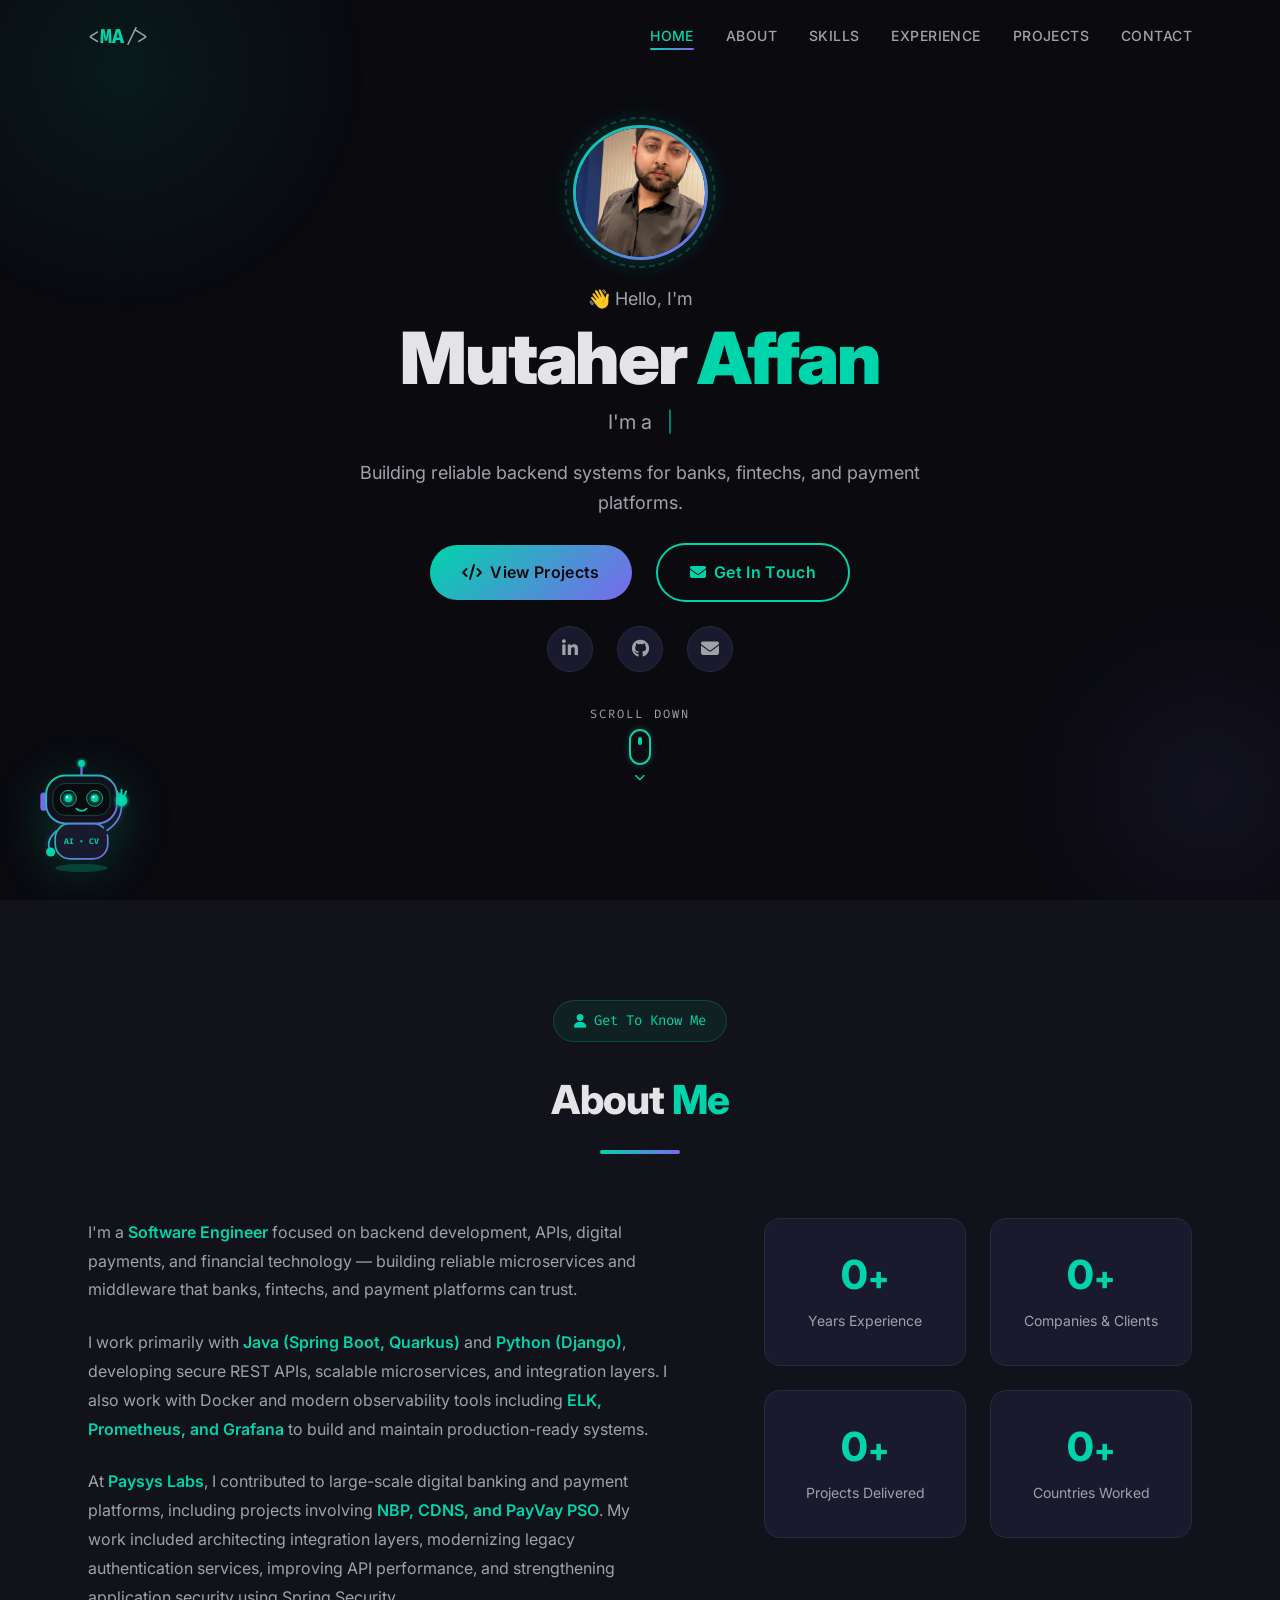
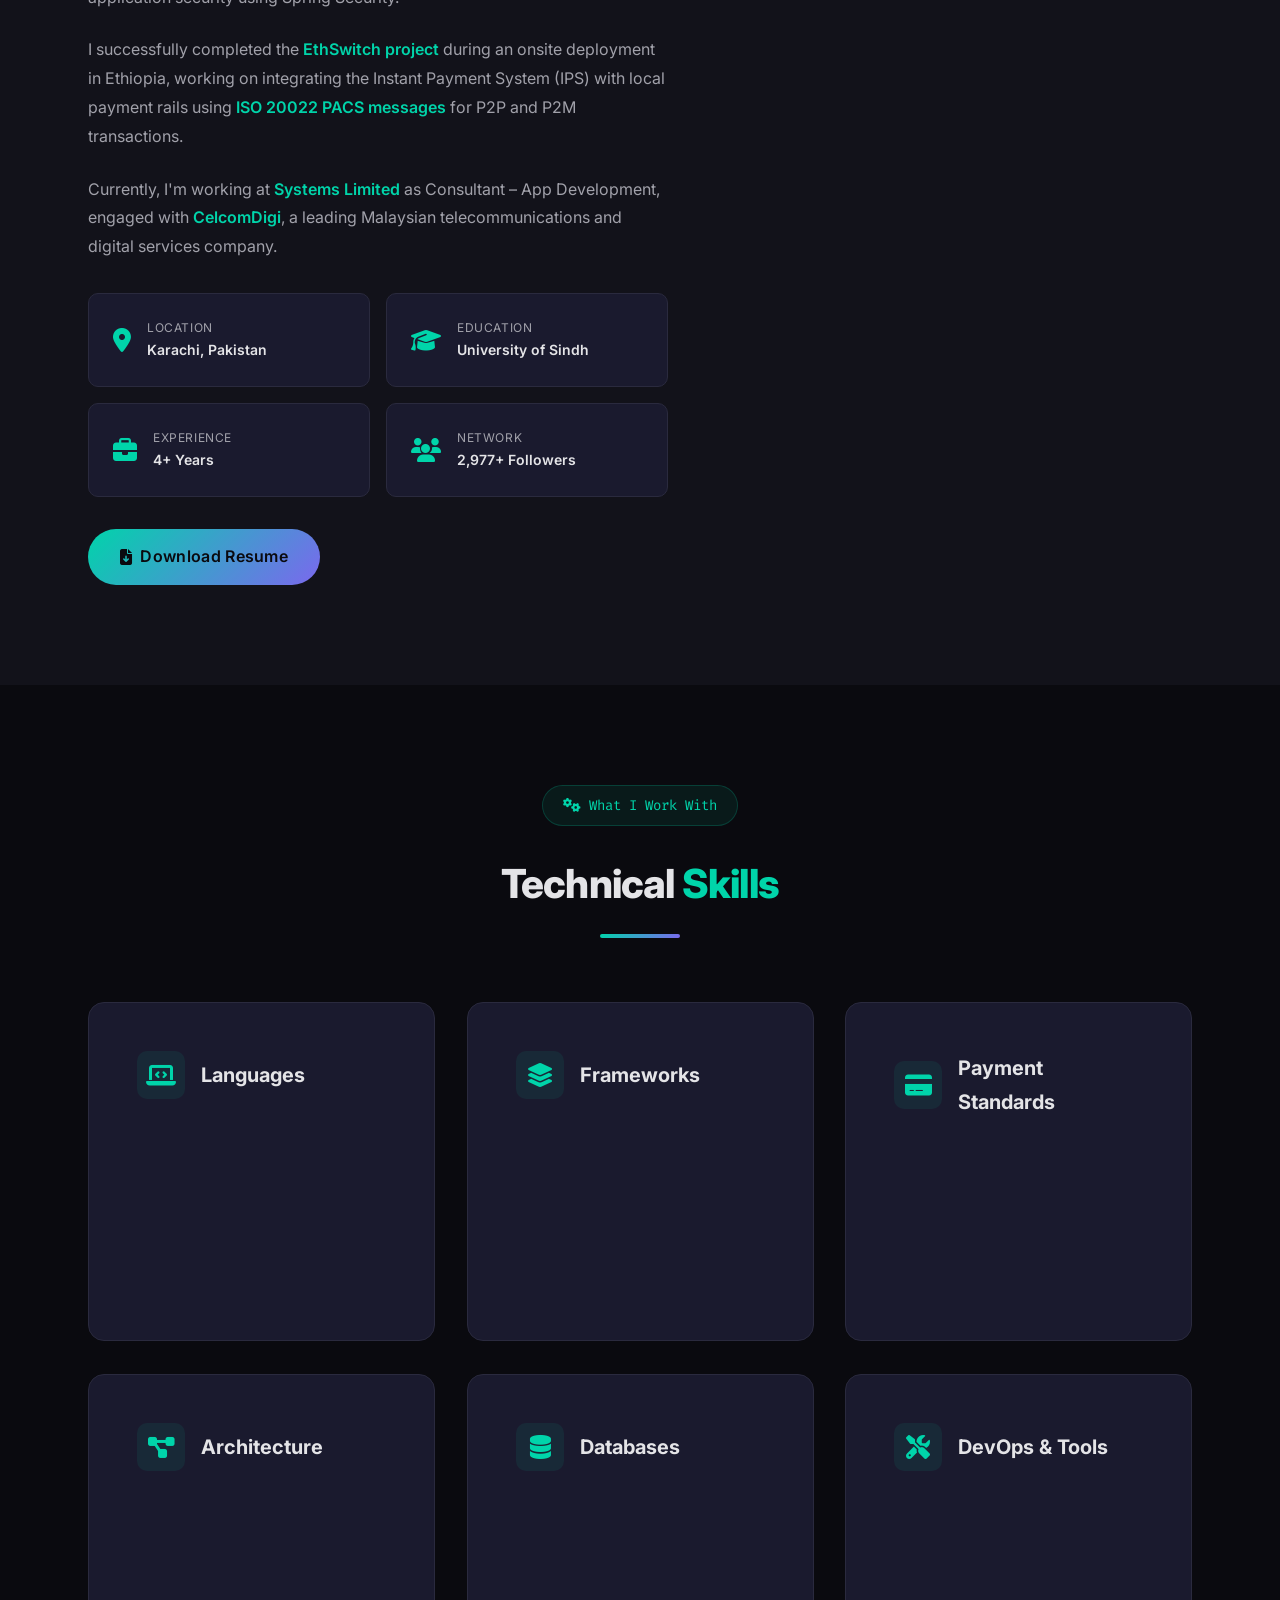
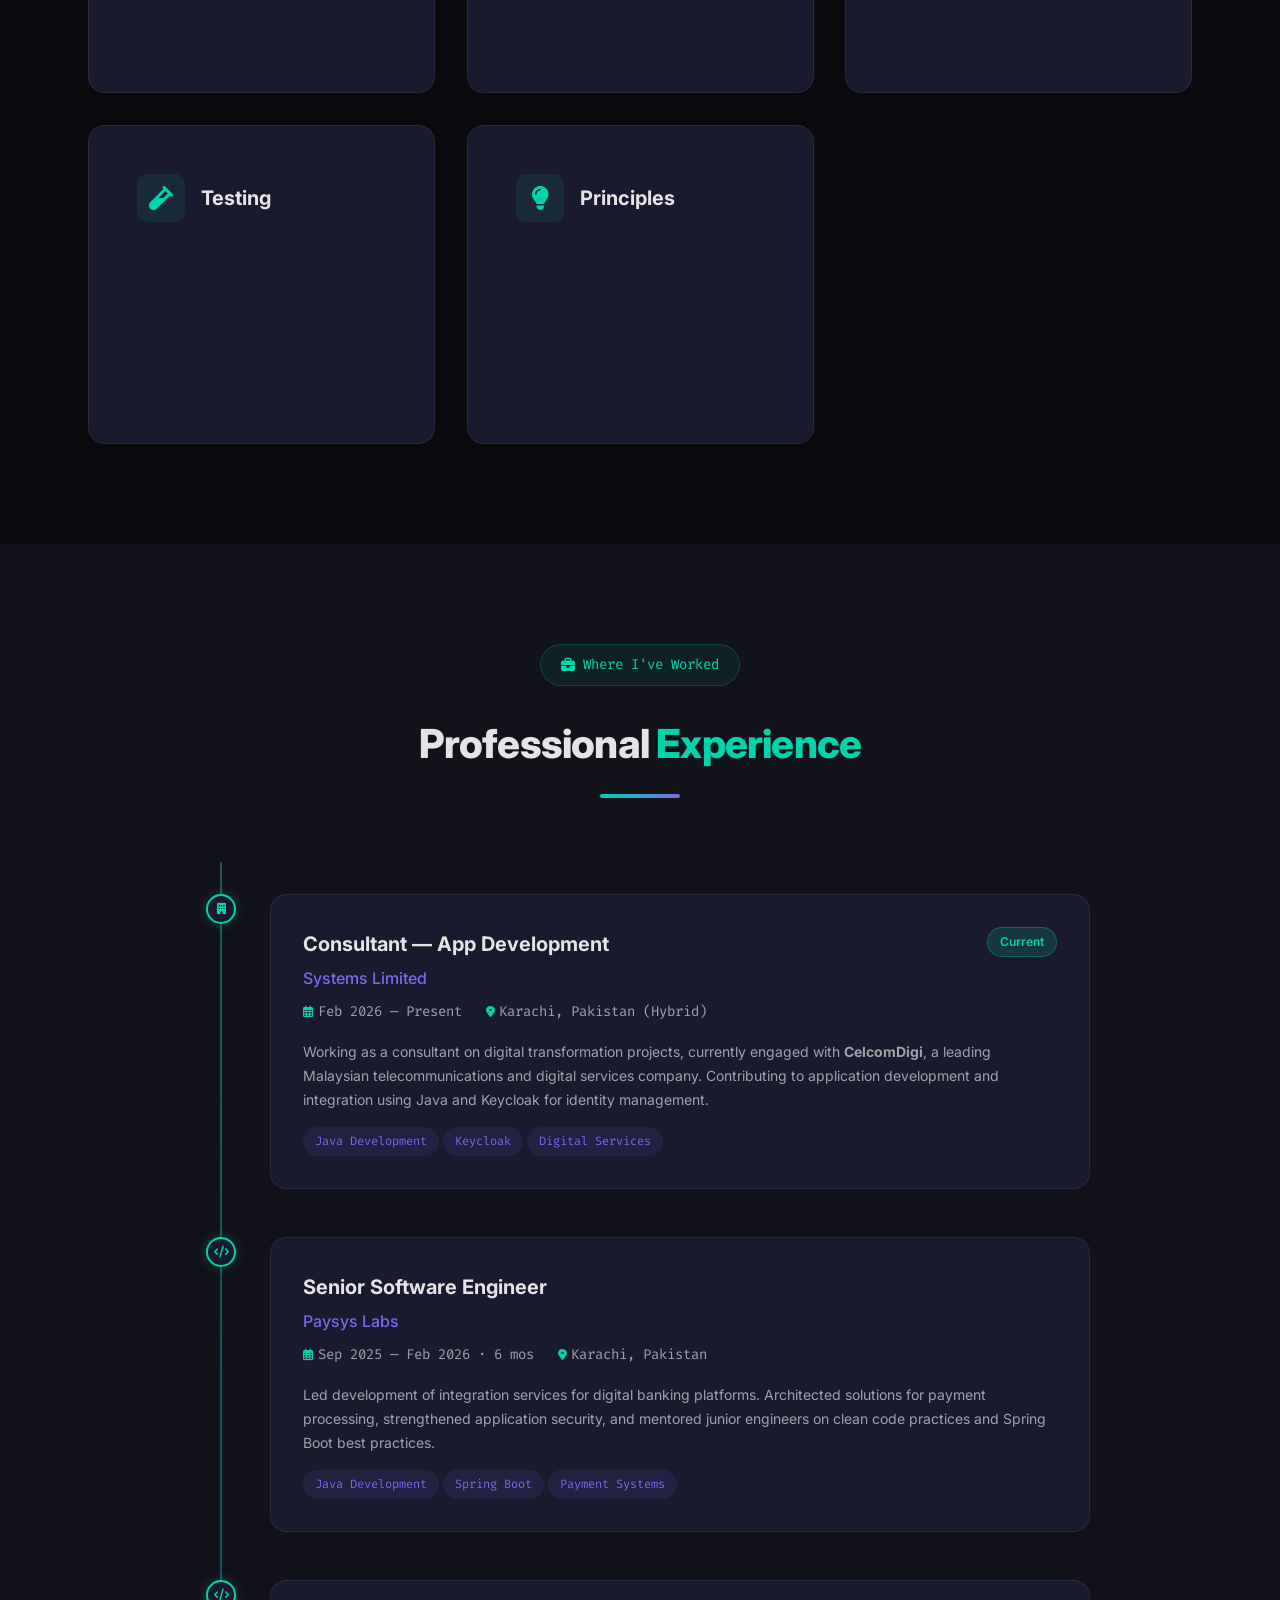
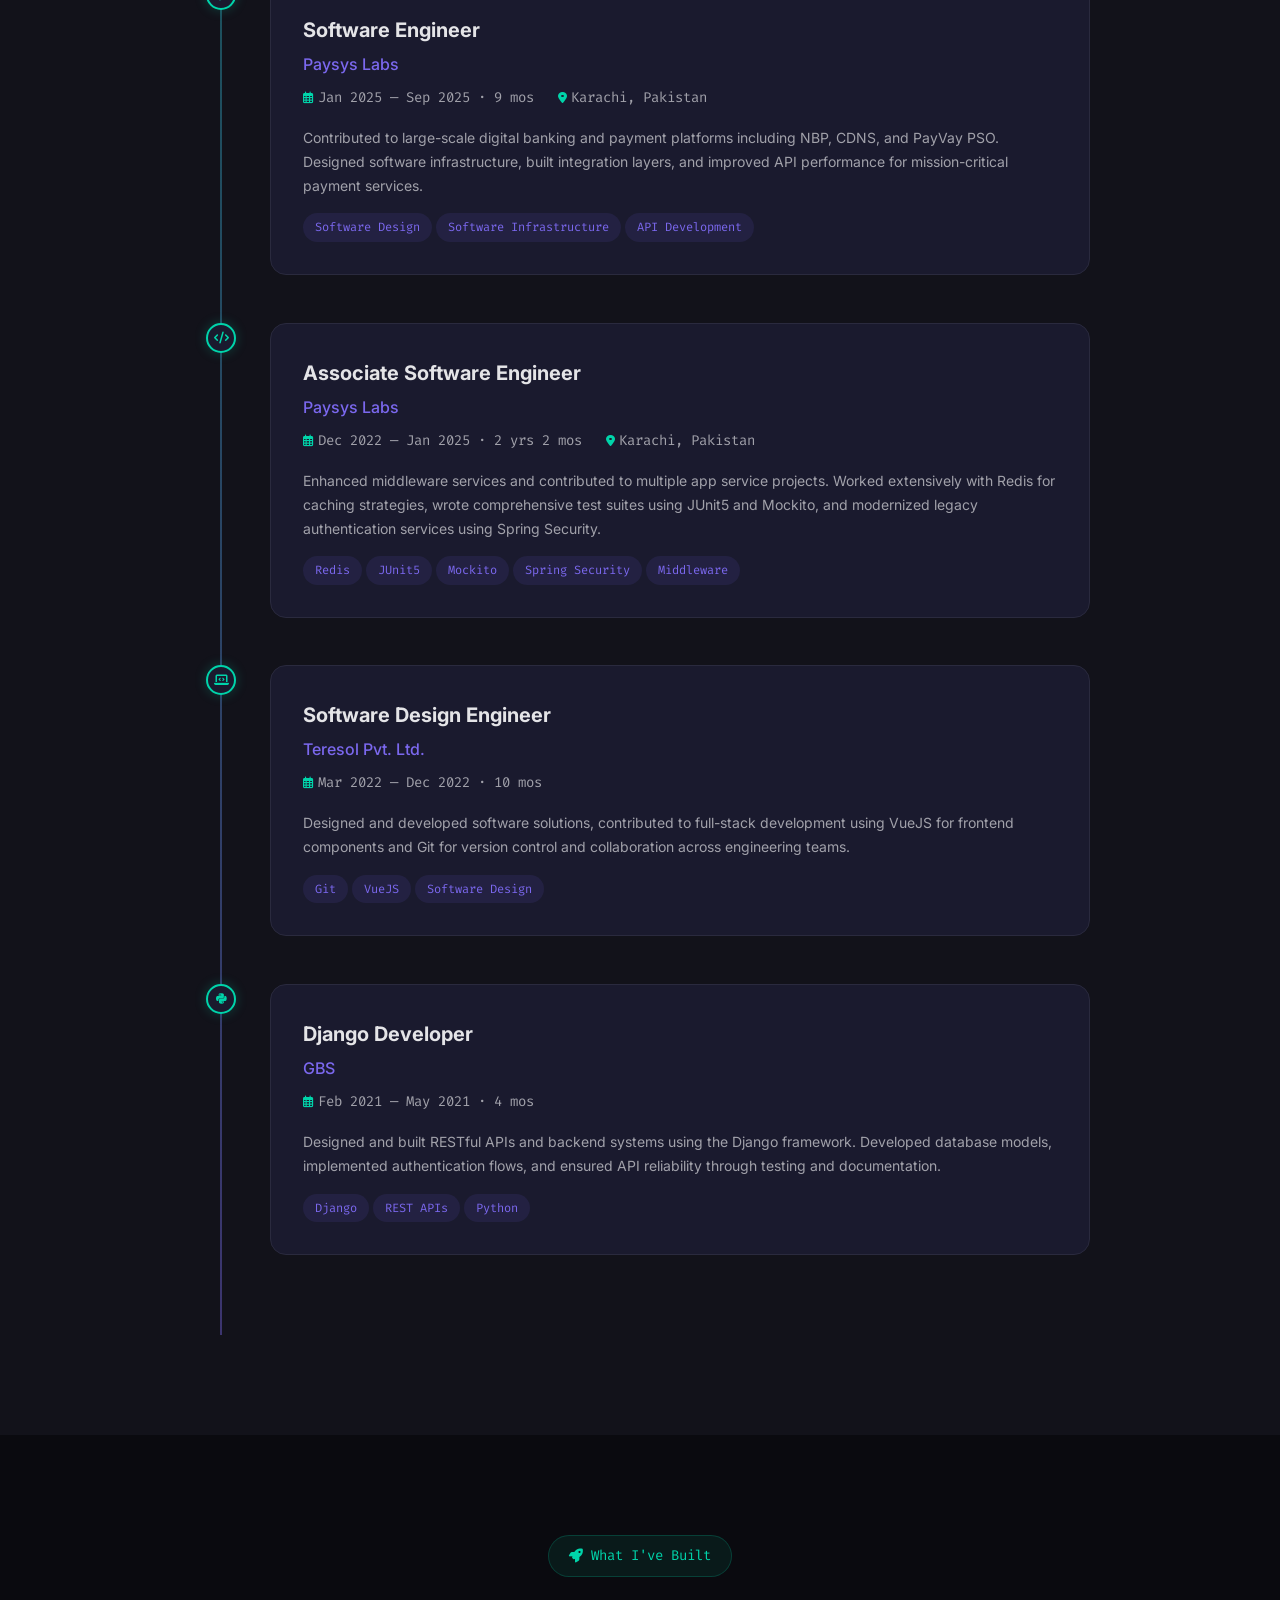
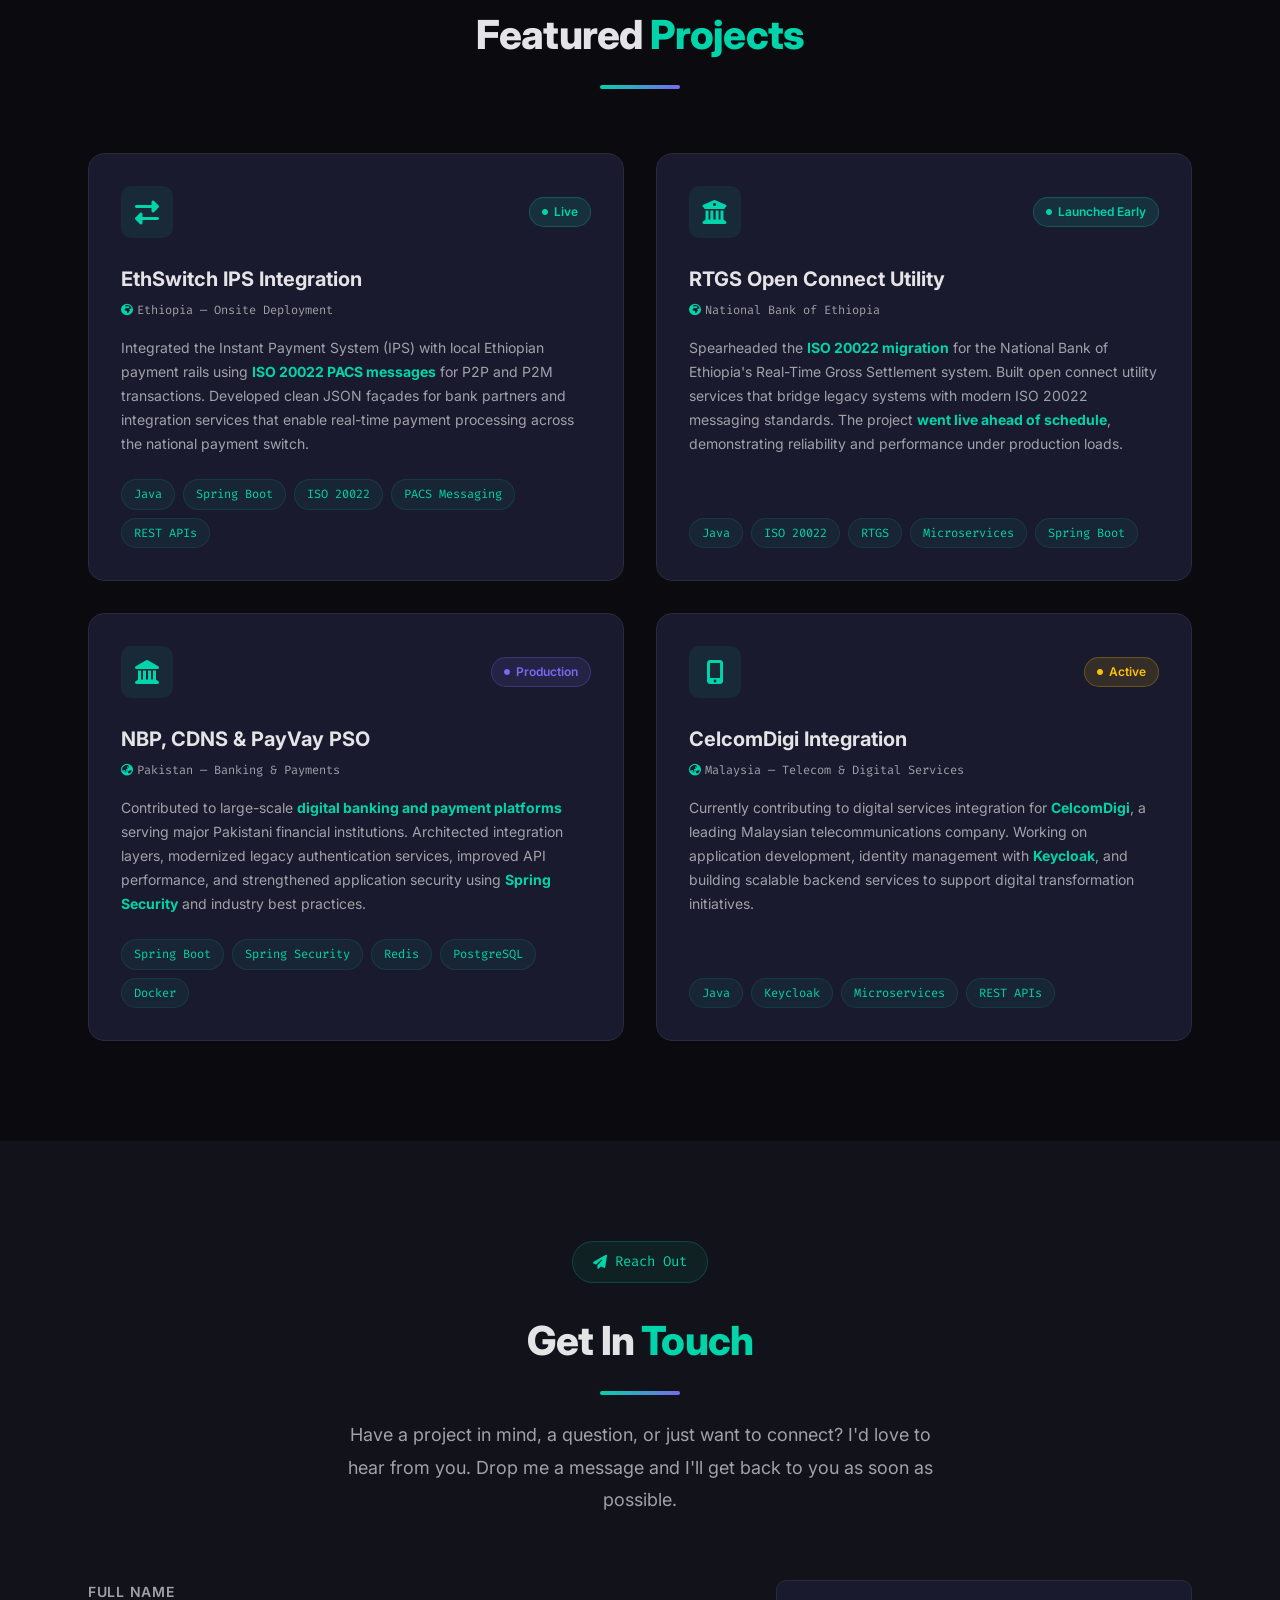
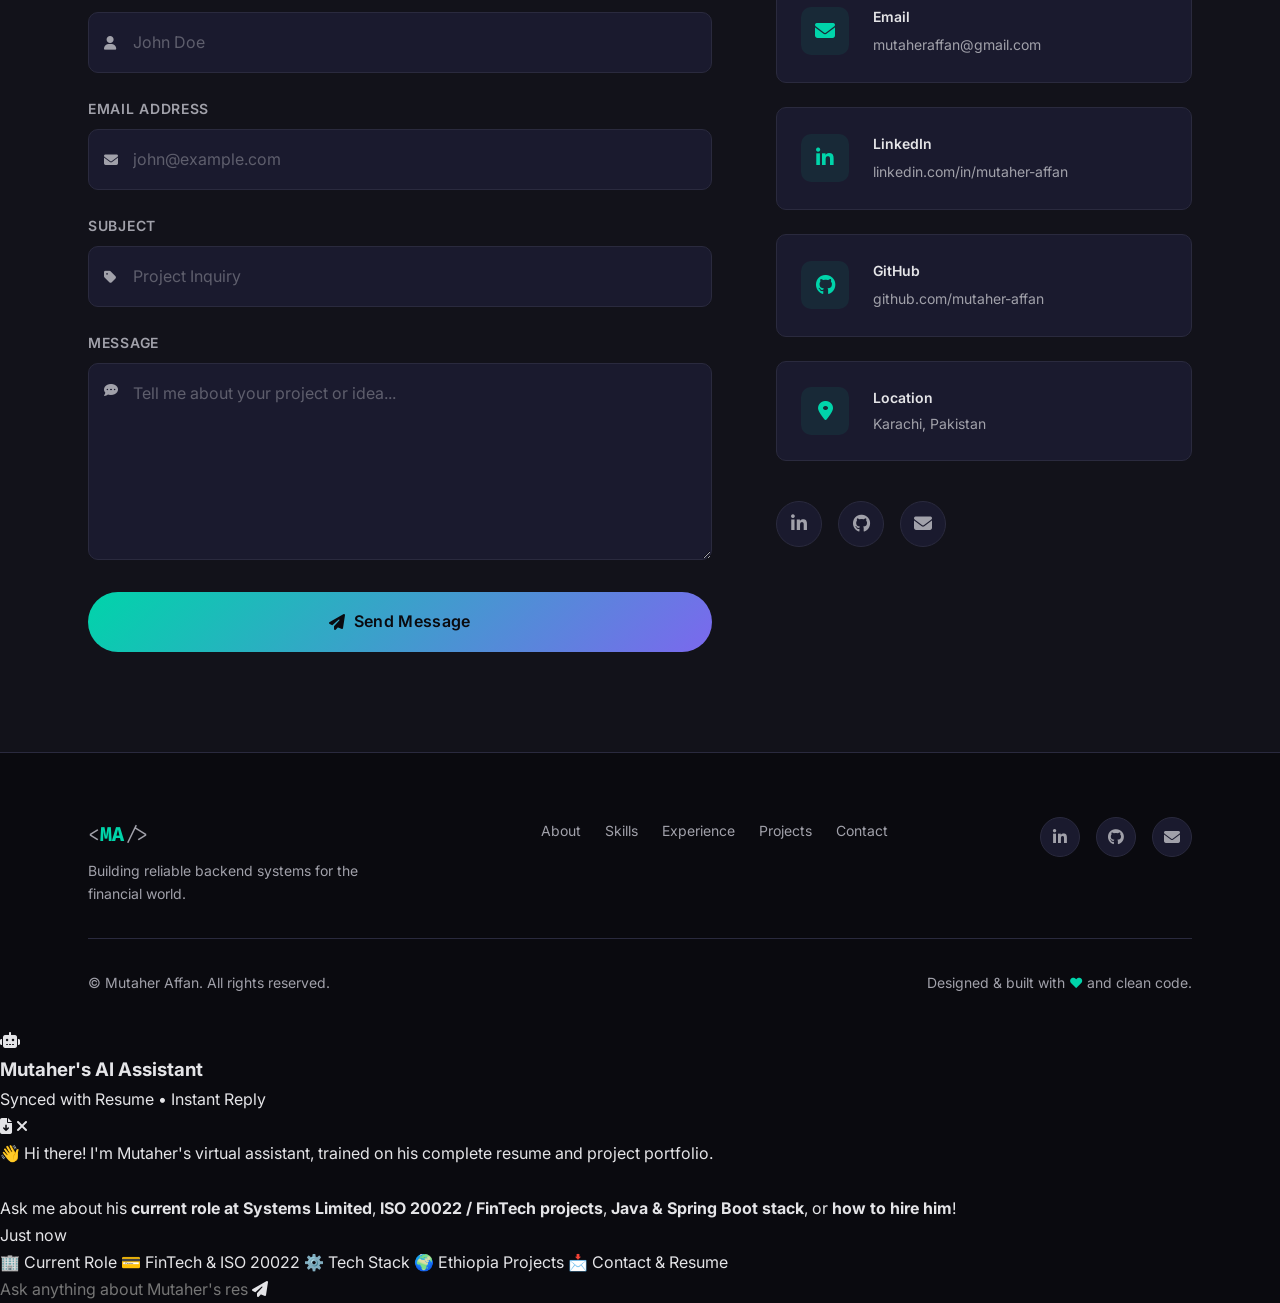
==== commit b2f6ef29: "Update index.html" ====
--- a/index.html
+++ b/index.html
@@ -955,86 +955,153 @@
   </footer>
 
   <!-- ============================
-       INTERACTIVE FINTECH CHARACTER
+       INTERACTIVE CHARACTER + RESUME AI CHATBOT
        ============================ -->
-  <div id="cyber-mascot" class="cyber-mascot" role="button" tabindex="0" aria-label="Interactive developer assistant — click to wave">
-    <div class="mascot-speech" id="mascot-speech">Hi! Welcome to Mutaher's Space 👋</div>
-    <svg class="mascot-svg" viewBox="0 0 200 210" xmlns="http://www.w3.org/2000/svg" aria-hidden="true">
-      <defs>
-        <linearGradient id="mascotGrad" x1="0%" y1="0%" x2="100%" y2="100%">
-          <stop offset="0%" stop-color="#00d4aa" />
-          <stop offset="100%" stop-color="#7b68ee" />
-        </linearGradient>
-        <filter id="neonGlow" x="-20%" y="-20%" width="140%" height="140%">
-          <feGaussianBlur stdDeviation="3.5" result="blur" />
-          <feComposite in="SourceGraphic" in2="blur" operator="over" />
-        </filter>
-      </defs>
-
-      <!-- Floating Shadow Platform -->
-      <ellipse class="mascot-shadow" cx="100" cy="196" rx="46" ry="7" fill="rgba(0, 212, 170, 0.22)" />
-
-      <!-- Left Arm (Resting) -->
-      <path d="M 55 132 Q 36 150 46 168" stroke="#1a1a2e" stroke-width="14" stroke-linecap="round" fill="none" />
-      <path d="M 55 132 Q 36 150 46 168" stroke="url(#mascotGrad)" stroke-width="3" stroke-linecap="round" fill="none" />
-      <circle cx="46" cy="168" r="8" fill="#00d4aa" />
-
-      <!-- Torso / Hoodie -->
-      <rect x="54" y="118" width="92" height="62" rx="26" fill="#1a1a2e" stroke="url(#mascotGrad)" stroke-width="3" />
-      <!-- Chest Code Emblem (< />) -->
-      <text x="100" y="154" font-family="Fira Code, monospace" font-size="15" font-weight="700" fill="#00d4aa" text-anchor="middle" opacity="0.9">&lt;MA/&gt;</text>
-
-      <!-- Head Group (Tilts & tracks cursor slightly) -->
-      <g id="mascot-head" class="mascot-head">
-        <!-- Antenna -->
-        <line x1="100" y1="36" x2="100" y2="16" stroke="#7b68ee" stroke-width="4" stroke-linecap="round" />
-        <circle class="mascot-antenna-tip" cx="100" cy="13" r="6" fill="#00d4aa" filter="url(#neonGlow)" />
-
-        <!-- Ears / Headphones -->
-        <rect x="28" y="64" width="12" height="32" rx="6" fill="#7b68ee" />
-        <rect x="160" y="64" width="12" height="32" rx="6" fill="#7b68ee" />
-
-        <!-- Head Outer -->
-        <rect x="38" y="34" width="124" height="84" rx="34" fill="#12121a" stroke="url(#mascotGrad)" stroke-width="3.5" />
-
-        <!-- Face Visor Screen -->
-        <rect x="50" y="48" width="100" height="56" rx="22" fill="#0a0a0f" stroke="rgba(0, 212, 170, 0.35)" stroke-width="1.5" />
-
-        <!-- Eyes Container -->
-        <g class="mascot-eyes">
-          <!-- Left Eye Socket -->
-          <circle cx="77" cy="74" r="14" fill="rgba(0, 212, 170, 0.1)" stroke="#00d4aa" stroke-width="1.5" />
-          <!-- Right Eye Socket -->
-          <circle cx="123" cy="74" r="14" fill="rgba(0, 212, 170, 0.1)" stroke="#00d4aa" stroke-width="1.5" />
-
-          <!-- Moving Pupils (Tracked by JS) -->
-          <g id="mascot-pupils">
-            <circle cx="77" cy="74" r="6.5" fill="#00d4aa" filter="url(#neonGlow)" />
-            <circle cx="75" cy="72" r="2" fill="#ffffff" />
-            <circle cx="123" cy="74" r="6.5" fill="#00d4aa" filter="url(#neonGlow)" />
-            <circle cx="121" cy="72" r="2" fill="#ffffff" />
+  <div id="ai-assistant-root" class="ai-assistant-root">
+    
+    <!-- Chat Window / Bottom Sheet on Mobile -->
+    <section id="resume-chat-window" class="resume-chat-window" role="dialog" aria-labelledby="chat-header-title" aria-hidden="true">
+      <!-- Chat Header -->
+      <header class="chat-header">
+        <div class="chat-header-info">
+          <div class="chat-status-avatar">
+            <span class="status-dot"></span>
+            <i class="fas fa-robot" aria-hidden="true"></i>
+          </div>
+          <div>
+            <h3 id="chat-header-title" class="chat-title">Mutaher's AI Assistant</h3>
+            <span class="chat-subtitle">Synced with Resume &bull; Instant Reply</span>
+          </div>
+        </div>
+        <div class="chat-header-actions">
+          <a href="documents/resume.pdf" download="Mutaher-Affan-Resume.pdf" class="chat-action-btn" title="Download Full PDF Resume" aria-label="Download PDF Resume">
+            <i class="fas fa-file-download" aria-hidden="true"></i>
+          </a>
+          <button type="button" id="chat-close-btn" class="chat-action-btn" aria-label="Close chat">
+            <i class="fas fa-times" aria-hidden="true"></i>
+          </button>
+        </div>
+      </header>
+
+      <!-- Chat Messages Body -->
+      <div id="chat-messages" class="chat-messages" aria-live="polite">
+        <!-- Initial Greeting Message -->
+        <div class="chat-msg chat-msg--bot">
+          <div class="chat-msg-bubble">
+            👋 Hi there! I'm Mutaher's virtual assistant, trained on his complete resume and project portfolio.<br><br>
+            Ask me about his <strong>current role at Systems Limited</strong>, <strong>ISO 20022 / FinTech projects</strong>, <strong>Java &amp; Spring Boot stack</strong>, or <strong>how to hire him</strong>!
+          </div>
+          <span class="chat-msg-time">Just now</span>
+        </div>
+      </div>
+
+      <!-- Quick Prompt Chips (Scrollable horizontally on mobile) -->
+      <div class="chat-quick-chips" id="chat-quick-chips" aria-label="Suggested questions">
+        <button type="button" class="chat-chip" data-query="What is Mutaher's current role?">🏢 Current Role</button>
+        <button type="button" class="chat-chip" data-query="Tell me about his FinTech & ISO 20022 experience">💳 FinTech &amp; ISO 20022</button>
+        <button type="button" class="chat-chip" data-query="What is his technical skill stack?">⚙️ Tech Stack</button>
+        <button type="button" class="chat-chip" data-query="Tell me about the Ethiopia EthSwitch & RTGS projects">🌍 Ethiopia Projects</button>
+        <button type="button" class="chat-chip" data-query="How can I contact or hire Mutaher?">📩 Contact &amp; Resume</button>
+      </div>
+
+      <!-- Chat Input Form -->
+      <form id="chat-form" class="chat-input-area" autocomplete="off">
+        <input 
+          type="text" 
+          id="chat-input" 
+          class="chat-input" 
+          placeholder="Ask anything about Mutaher's resume..." 
+          aria-label="Ask a question about Mutaher's resume"
+          required
+        >
+        <button type="submit" class="chat-send-btn" aria-label="Send question">
+          <i class="fas fa-paper-plane" aria-hidden="true"></i>
+        </button>
+      </form>
+    </section>
+
+    <!-- Waving Character Launcher -->
+    <div id="cyber-mascot" class="cyber-mascot" role="button" tabindex="0" aria-expanded="false" aria-controls="resume-chat-window" aria-label="Open Mutaher's AI Resume Assistant">
+      <!-- Unread / Prompt Badge -->
+      <div class="mascot-speech" id="mascot-speech">
+        <span class="speech-dot"></span>
+        <span id="mascot-speech-text">Hi! Ask me about Mutaher 👋</span>
+      </div>
+
+      <!-- Character SVG -->
+      <svg class="mascot-svg" viewBox="0 0 200 210" xmlns="http://www.w3.org/2000/svg" aria-hidden="true">
+        <defs>
+          <linearGradient id="mascotGrad" x1="0%" y1="0%" x2="100%" y2="100%">
+            <stop offset="0%" stop-color="#00d4aa" />
+            <stop offset="100%" stop-color="#7b68ee" />
+          </linearGradient>
+          <filter id="neonGlow" x="-20%" y="-20%" width="140%" height="140%">
+            <feGaussianBlur stdDeviation="3.5" result="blur" />
+            <feComposite in="SourceGraphic" in2="blur" operator="over" />
+          </filter>
+        </defs>
+
+        <!-- Floating Shadow Platform -->
+        <ellipse class="mascot-shadow" cx="100" cy="196" rx="46" ry="7" fill="rgba(0, 212, 170, 0.22)" />
+
+        <!-- Left Arm (Resting) -->
+        <path d="M 55 132 Q 36 150 46 168" stroke="#1a1a2e" stroke-width="14" stroke-linecap="round" fill="none" />
+        <path d="M 55 132 Q 36 150 46 168" stroke="url(#mascotGrad)" stroke-width="3" stroke-linecap="round" fill="none" />
+        <circle cx="46" cy="168" r="8" fill="#00d4aa" />
+
+        <!-- Torso / Hoodie -->
+        <rect x="54" y="118" width="92" height="62" rx="26" fill="#1a1a2e" stroke="url(#mascotGrad)" stroke-width="3" />
+        <text x="100" y="154" font-family="Fira Code, monospace" font-size="14" font-weight="700" fill="#00d4aa" text-anchor="middle" opacity="0.95">AI &bull; CV</text>
+
+        <!-- Head Group (Tilts & tracks cursor/touch) -->
+        <g id="mascot-head" class="mascot-head">
+          <!-- Antenna -->
+          <line x1="100" y1="36" x2="100" y2="16" stroke="#7b68ee" stroke-width="4" stroke-linecap="round" />
+          <circle class="mascot-antenna-tip" cx="100" cy="13" r="6" fill="#00d4aa" filter="url(#neonGlow)" />
+
+          <!-- Headphones -->
+          <rect x="28" y="64" width="12" height="32" rx="6" fill="#7b68ee" />
+          <rect x="160" y="64" width="12" height="32" rx="6" fill="#7b68ee" />
+
+          <!-- Head Outer -->
+          <rect x="38" y="34" width="124" height="84" rx="34" fill="#12121a" stroke="url(#mascotGrad)" stroke-width="3.5" />
+
+          <!-- Face Visor Screen -->
+          <rect x="50" y="48" width="100" height="56" rx="22" fill="#0a0a0f" stroke="rgba(0, 212, 170, 0.35)" stroke-width="1.5" />
+
+          <!-- Eyes Container -->
+          <g class="mascot-eyes">
+            <circle cx="77" cy="74" r="14" fill="rgba(0, 212, 170, 0.1)" stroke="#00d4aa" stroke-width="1.5" />
+            <circle cx="123" cy="74" r="14" fill="rgba(0, 212, 170, 0.1)" stroke="#00d4aa" stroke-width="1.5" />
+
+            <!-- Moving Pupils -->
+            <g id="mascot-pupils">
+              <circle cx="77" cy="74" r="6.5" fill="#00d4aa" filter="url(#neonGlow)" />
+              <circle cx="75" cy="72" r="2" fill="#ffffff" />
+              <circle cx="123" cy="74" r="6.5" fill="#00d4aa" filter="url(#neonGlow)" />
+              <circle cx="121" cy="72" r="2" fill="#ffffff" />
+            </g>
+          </g>
+
+          <!-- Happy Mouth -->
+          <path id="mascot-mouth" d="M 91 92 Q 100 100 109 92" stroke="#00d4aa" stroke-width="3" stroke-linecap="round" fill="none" />
+        </g>
+
+        <!-- Right Arm (Waving Arm) -->
+        <g id="mascot-wave-arm" class="mascot-wave-arm">
+          <path d="M 145 130 Q 172 112 170 82" stroke="#1a1a2e" stroke-width="14" stroke-linecap="round" fill="none" />
+          <path d="M 145 130 Q 172 112 170 82" stroke="url(#mascotGrad)" stroke-width="3" stroke-linecap="round" fill="none" />
+          <g transform="translate(170, 78)">
+            <circle cx="0" cy="0" r="10" fill="#00d4aa" filter="url(#neonGlow)" />
+            <line x1="-5" y1="-8" x2="-8" y2="-16" stroke="#00d4aa" stroke-width="3.5" stroke-linecap="round" />
+            <line x1="0" y1="-10" x2="0" y2="-19" stroke="#00d4aa" stroke-width="3.5" stroke-linecap="round" />
+            <line x1="5" y1="-8" x2="8" y2="-16" stroke="#00d4aa" stroke-width="3.5" stroke-linecap="round" />
           </g>
         </g>
-
-        <!-- Happy Mouth -->
-        <path id="mascot-mouth" d="M 91 92 Q 100 100 109 92" stroke="#00d4aa" stroke-width="3" stroke-linecap="round" fill="none" />
-      </g>
-
-      <!-- Right Arm (Waving Arm) -->
-      <g id="mascot-wave-arm" class="mascot-wave-arm">
-        <path d="M 145 130 Q 172 112 170 82" stroke="#1a1a2e" stroke-width="14" stroke-linecap="round" fill="none" />
-        <path d="M 145 130 Q 172 112 170 82" stroke="url(#mascotGrad)" stroke-width="3" stroke-linecap="round" fill="none" />
-        <!-- Waving Hand / Palm -->
-        <g transform="translate(170, 78)">
-          <circle cx="0" cy="0" r="10" fill="#00d4aa" filter="url(#neonGlow)" />
-          <!-- Cute fingers -->
-          <line x1="-5" y1="-8" x2="-8" y2="-16" stroke="#00d4aa" stroke-width="3.5" stroke-linecap="round" />
-          <line x1="0" y1="-10" x2="0" y2="-19" stroke="#00d4aa" stroke-width="3.5" stroke-linecap="round" />
-          <line x1="5" y1="-8" x2="8" y2="-16" stroke="#00d4aa" stroke-width="3.5" stroke-linecap="round" />
-        </g>
-      </g>
-    </svg>
+      </svg>
+    </div>
   </div>
+  
 
   <!-- ============================
        SCROLL TO TOP BUTTON
--- a/css/style.css
+++ b/css/style.css
@@ -1869,3 +1869,239 @@
   .section { padding: 20px 0; page-break-inside: avoid; }
   .hero-section { min-height: auto; }
 }
+
+/* =========================================================
+   21. DYNAMIC ANIMATIONS & INTERACTIVE CHARACTER UPGRADES
+   ========================================================= */
+
+/* --- Interactive FinTech Character --- */
+.cyber-mascot {
+  position: fixed;
+  bottom: 24px;
+  left: 24px;
+  width: 115px;
+  height: 120px;
+  z-index: 998;
+  cursor: pointer;
+  user-select: none;
+  filter: drop-shadow(0 8px 24px rgba(0, 212, 170, 0.2));
+  animation: mascotEntrance 0.9s cubic-bezier(0.34, 1.56, 0.64, 1) 0.3s both;
+  transition: transform var(--transition-base);
+}
+
+.cyber-mascot:hover {
+  transform: scale(1.06);
+}
+
+.mascot-svg {
+  width: 100%;
+  height: 100%;
+  overflow: visible;
+  animation: mascotFloat 3.6s ease-in-out infinite;
+}
+
+.mascot-shadow {
+  animation: shadowPulse 3.6s ease-in-out infinite;
+  transform-origin: center;
+}
+
+.mascot-head {
+  transform-origin: 100px 95px;
+  transition: transform 0.12s ease-out;
+}
+
+.mascot-antenna-tip {
+  animation: pulse 2s ease-in-out infinite;
+}
+
+/* Eye blinking animation */
+.mascot-eyes {
+  transform-origin: 100px 74px;
+  animation: mascotBlink 5s infinite;
+}
+
+/* Waving Hand Mechanics */
+.mascot-wave-arm {
+  transform-origin: 145px 130px;
+  transition: transform 0.3s ease;
+}
+
+.cyber-mascot.is-waving .mascot-wave-arm {
+  animation: waveHandAction 0.55s ease-in-out 5;
+}
+
+/* Speech Bubble */
+.mascot-speech {
+  position: absolute;
+  bottom: 108%;
+  left: 10px;
+  background: rgba(26, 26, 46, 0.95);
+  backdrop-filter: blur(12px);
+  border: 1px solid var(--accent-primary);
+  color: var(--text-primary);
+  font-family: var(--font-mono);
+  font-size: var(--fs-xs);
+  padding: 8px 14px;
+  border-radius: var(--radius-md);
+  white-space: nowrap;
+  box-shadow: var(--shadow-accent);
+  pointer-events: none;
+  opacity: 0;
+  transform: translateY(10px) scale(0.9);
+  transform-origin: bottom left;
+  transition: all 0.35s cubic-bezier(0.34, 1.56, 0.64, 1);
+}
+
+.mascot-speech::after {
+  content: '';
+  position: absolute;
+  bottom: -6px;
+  left: 24px;
+  width: 10px;
+  height: 10px;
+  background: rgba(26, 26, 46, 0.95);
+  border-right: 1px solid var(--accent-primary);
+  border-bottom: 1px solid var(--accent-primary);
+  transform: rotate(45deg);
+}
+
+.cyber-mascot.show-speech .mascot-speech,
+.cyber-mascot:hover .mascot-speech {
+  opacity: 1;
+  transform: translateY(0) scale(1);
+}
+
+/* --- Character Keyframes --- */
+@keyframes mascotEntrance {
+  0% { opacity: 0; transform: translateY(80px) scale(0.5); }
+  100% { opacity: 1; transform: translateY(0) scale(1); }
+}
+
+@keyframes mascotFloat {
+  0%, 100% { transform: translateY(0px); }
+  50% { transform: translateY(-9px); }
+}
+
+@keyframes shadowPulse {
+  0%, 100% { transform: scaleX(1); opacity: 0.3; }
+  50% { transform: scaleX(0.8); opacity: 0.15; }
+}
+
+@keyframes waveHandAction {
+  0%, 100% { transform: rotate(0deg); }
+  25% { transform: rotate(-28deg); }
+  75% { transform: rotate(18deg); }
+}
+
+@keyframes mascotBlink {
+  0%, 94%, 98%, 100% { transform: scaleY(1); }
+  96% { transform: scaleY(0.08); }
+}
+
+/* --- Hero Waving Emoji Hand Upgrade --- */
+.greeting-wave {
+  display: inline-block;
+  transform-origin: 70% 70%;
+  animation: emojiWave 2.5s ease-in-out infinite;
+}
+
+@keyframes emojiWave {
+  0%, 60%, 100% { transform: rotate(0deg); }
+  10%, 30% { transform: rotate(16deg); }
+  20%, 40% { transform: rotate(-10deg); }
+  50% { transform: rotate(12deg); }
+}
+
+/* --- Dynamic Spotlight Glow & 3D Tilt on Cards --- */
+.skill-category,
+.project-card,
+.stat-card,
+.timeline-content,
+.info-card,
+.contact-info-card {
+  position: relative;
+  overflow: hidden;
+  will-change: transform;
+}
+
+/* Mouse-tracked radial spotlight overlay */
+.skill-category::after,
+.project-card::after,
+.stat-card::after,
+.timeline-content::after {
+  content: '';
+  position: absolute;
+  top: 0; left: 0; right: 0; bottom: 0;
+  background: radial-gradient(
+    450px circle at var(--mouse-x, -500px) var(--mouse-y, -500px),
+    rgba(0, 212, 170, 0.1),
+    transparent 40%
+  );
+  pointer-events: none;
+  z-index: 0;
+  opacity: 0;
+  transition: opacity 0.3s ease;
+}
+
+.skill-category:hover::after,
+.project-card:hover::after,
+.stat-card:hover::after,
+.timeline-content:hover::after {
+  opacity: 1;
+}
+
+.skill-category > *,
+.project-card > *,
+.stat-card > *,
+.timeline-content > * {
+  position: relative;
+  z-index: 1;
+}
+
+/* --- Staggered Scroll Reveal Animations --- */
+.reveal-item {
+  opacity: 0;
+  transform: translateY(35px) scale(0.98);
+  transition: opacity 0.65s cubic-bezier(0.22, 1, 0.36, 1),
+              transform 0.65s cubic-bezier(0.22, 1, 0.36, 1);
+}
+
+.reveal-item.reveal-left {
+  transform: translateX(-35px);
+}
+
+.reveal-item.reveal-right {
+  transform: translateX(35px);
+}
+
+.reveal-item.animated {
+  opacity: 1;
+  transform: translate(0, 0) scale(1);
+}
+
+/* Skill Tag Pop Animation */
+.skill-tag {
+  opacity: 0;
+  transform: translateY(12px) scale(0.9);
+  transition: all 0.4s cubic-bezier(0.34, 1.56, 0.64, 1);
+}
+
+.skill-tag.animated {
+  opacity: 1;
+  transform: translateY(0) scale(1);
+}
+
+/* Responsive adjustments for character */
+@media (max-width: 768px) {
+  .cyber-mascot {
+    width: 86px;
+    height: 92px;
+    bottom: 16px;
+    left: 16px;
+  }
+  .mascot-speech {
+    font-size: 0.68rem;
+    padding: 6px 10px;
+  }
+}
+
